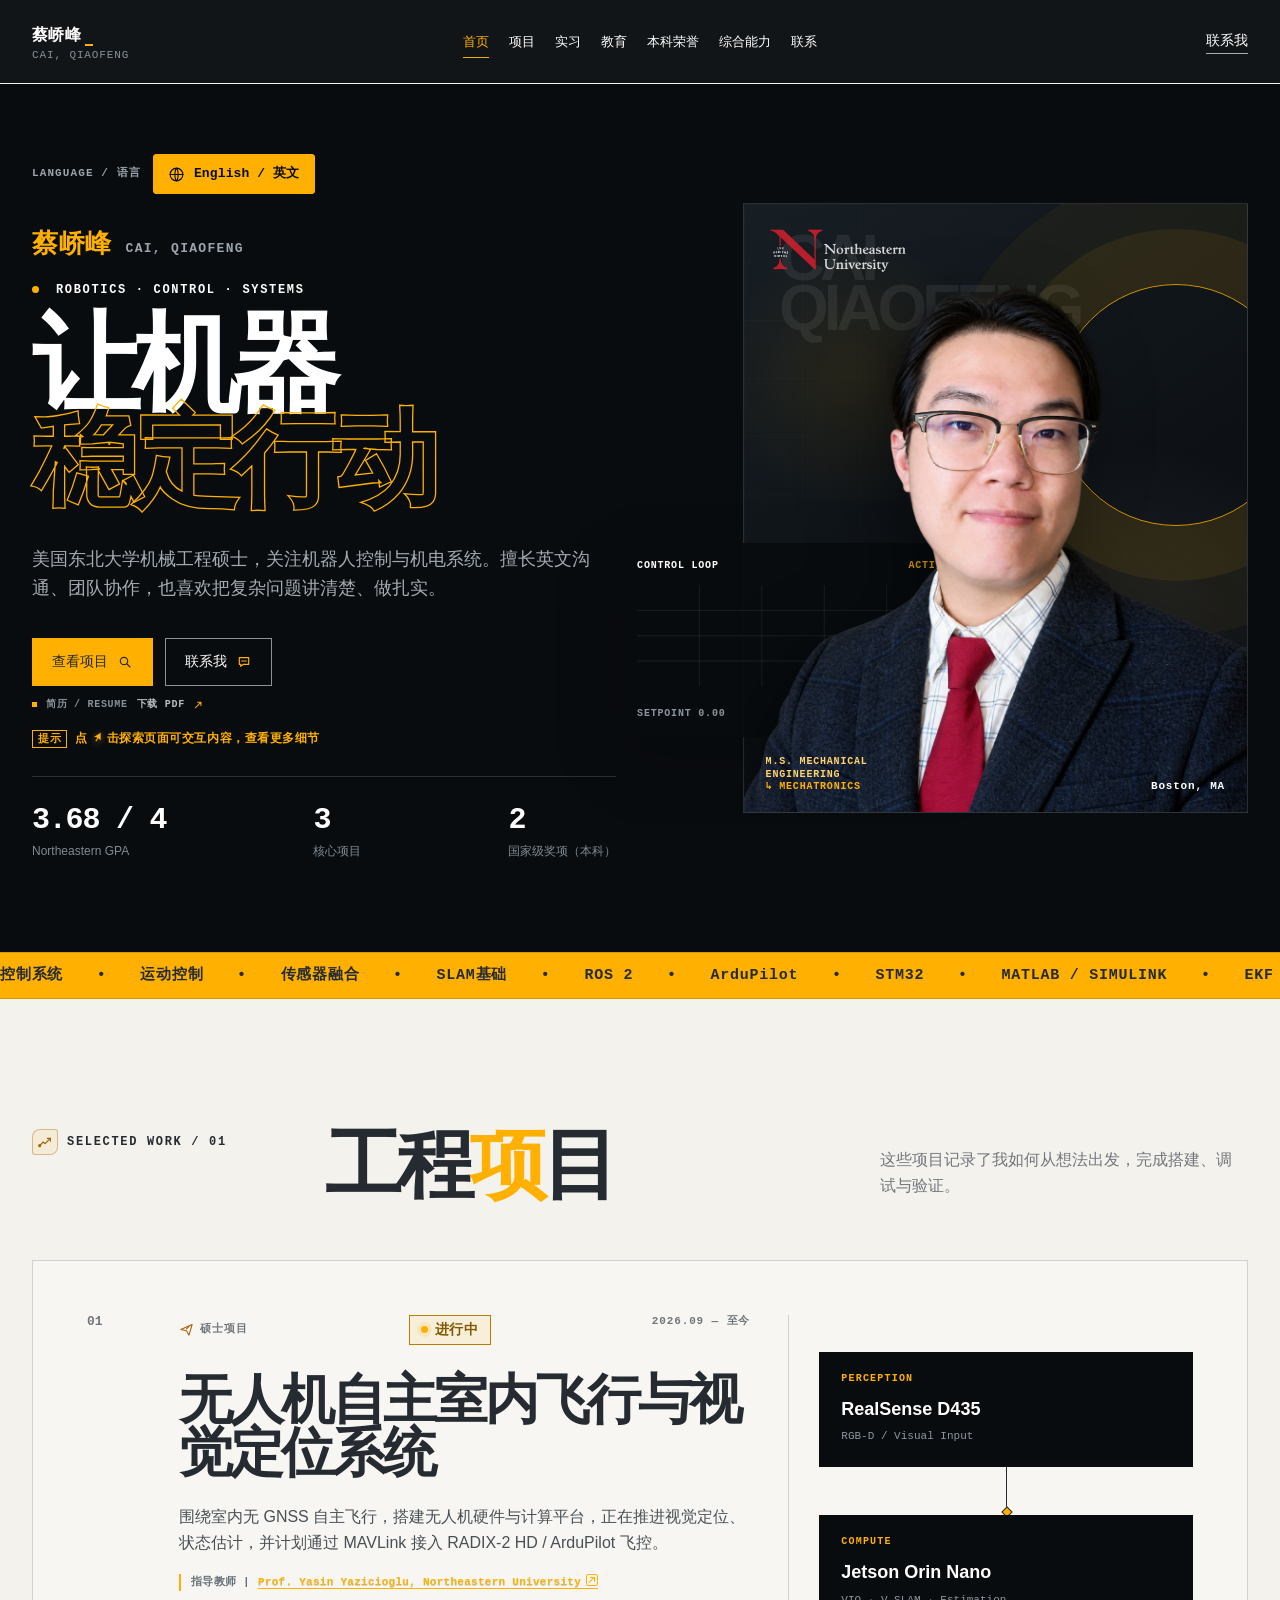
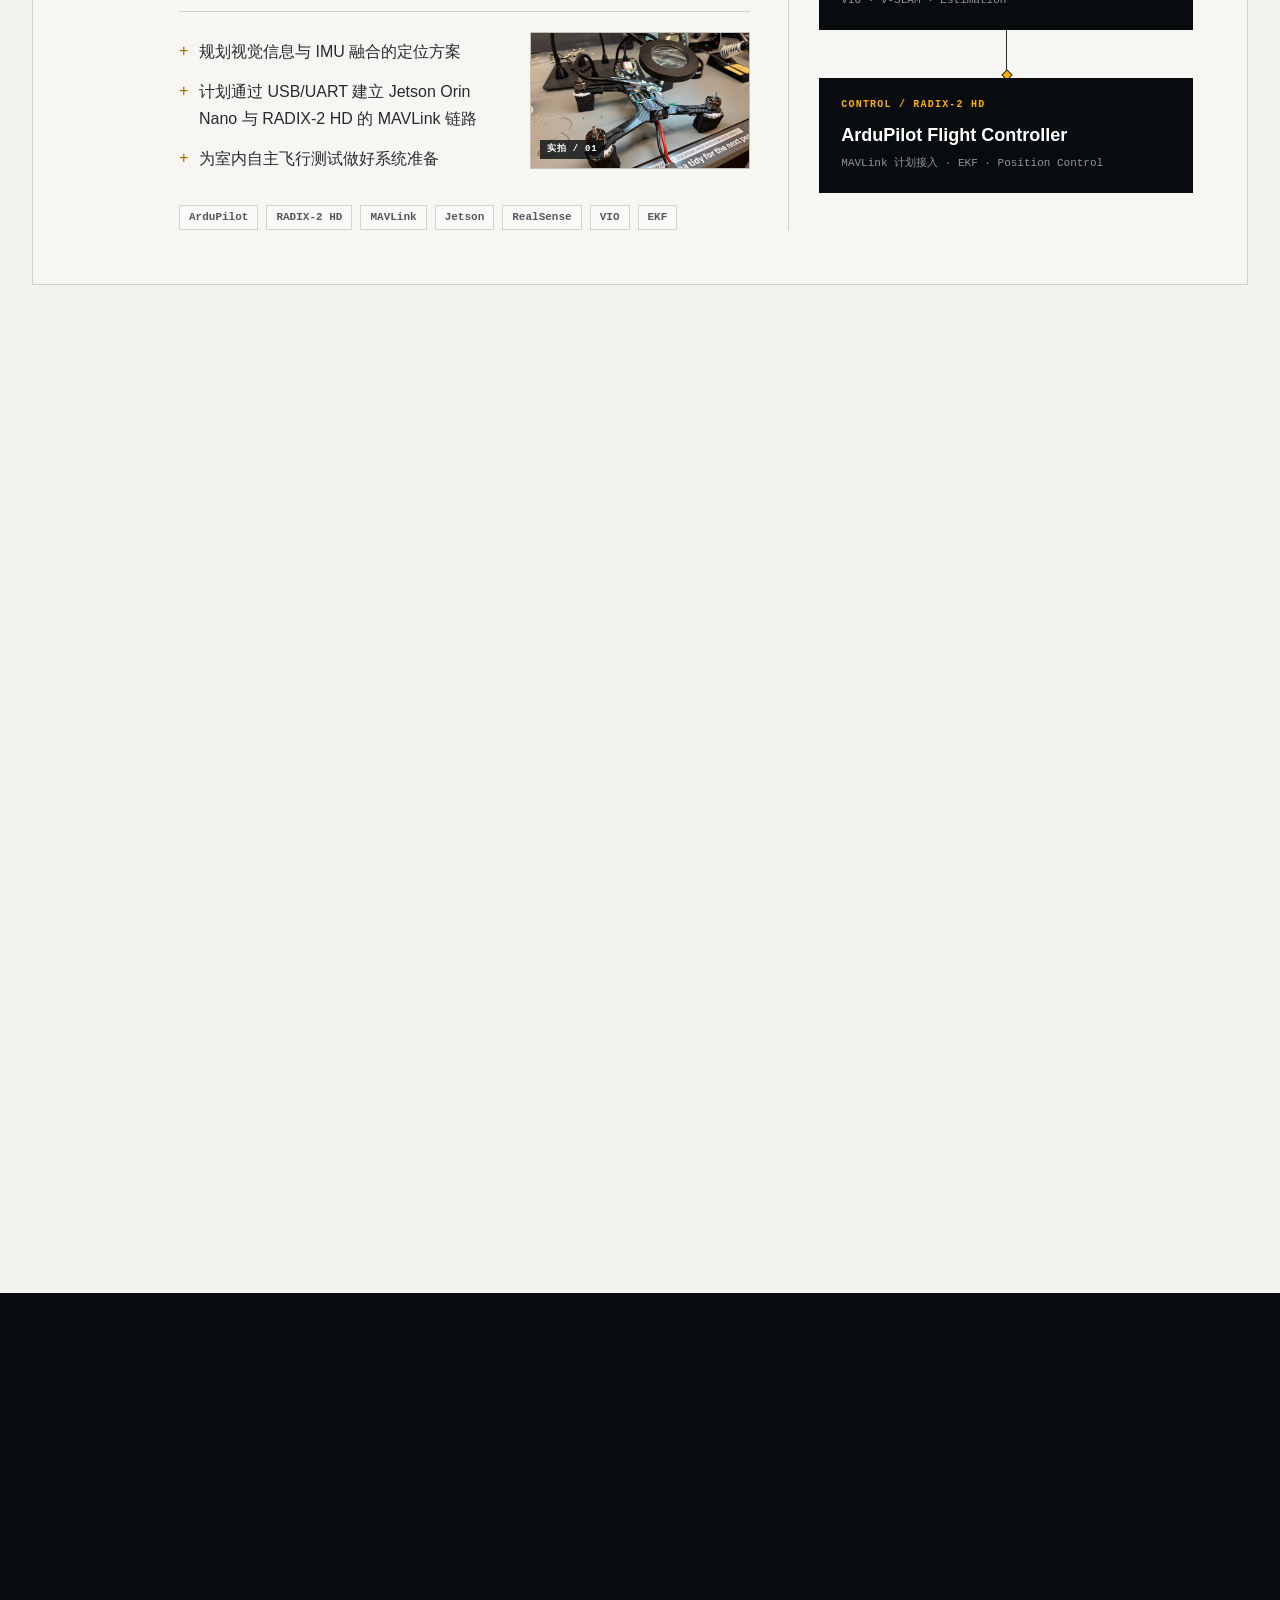
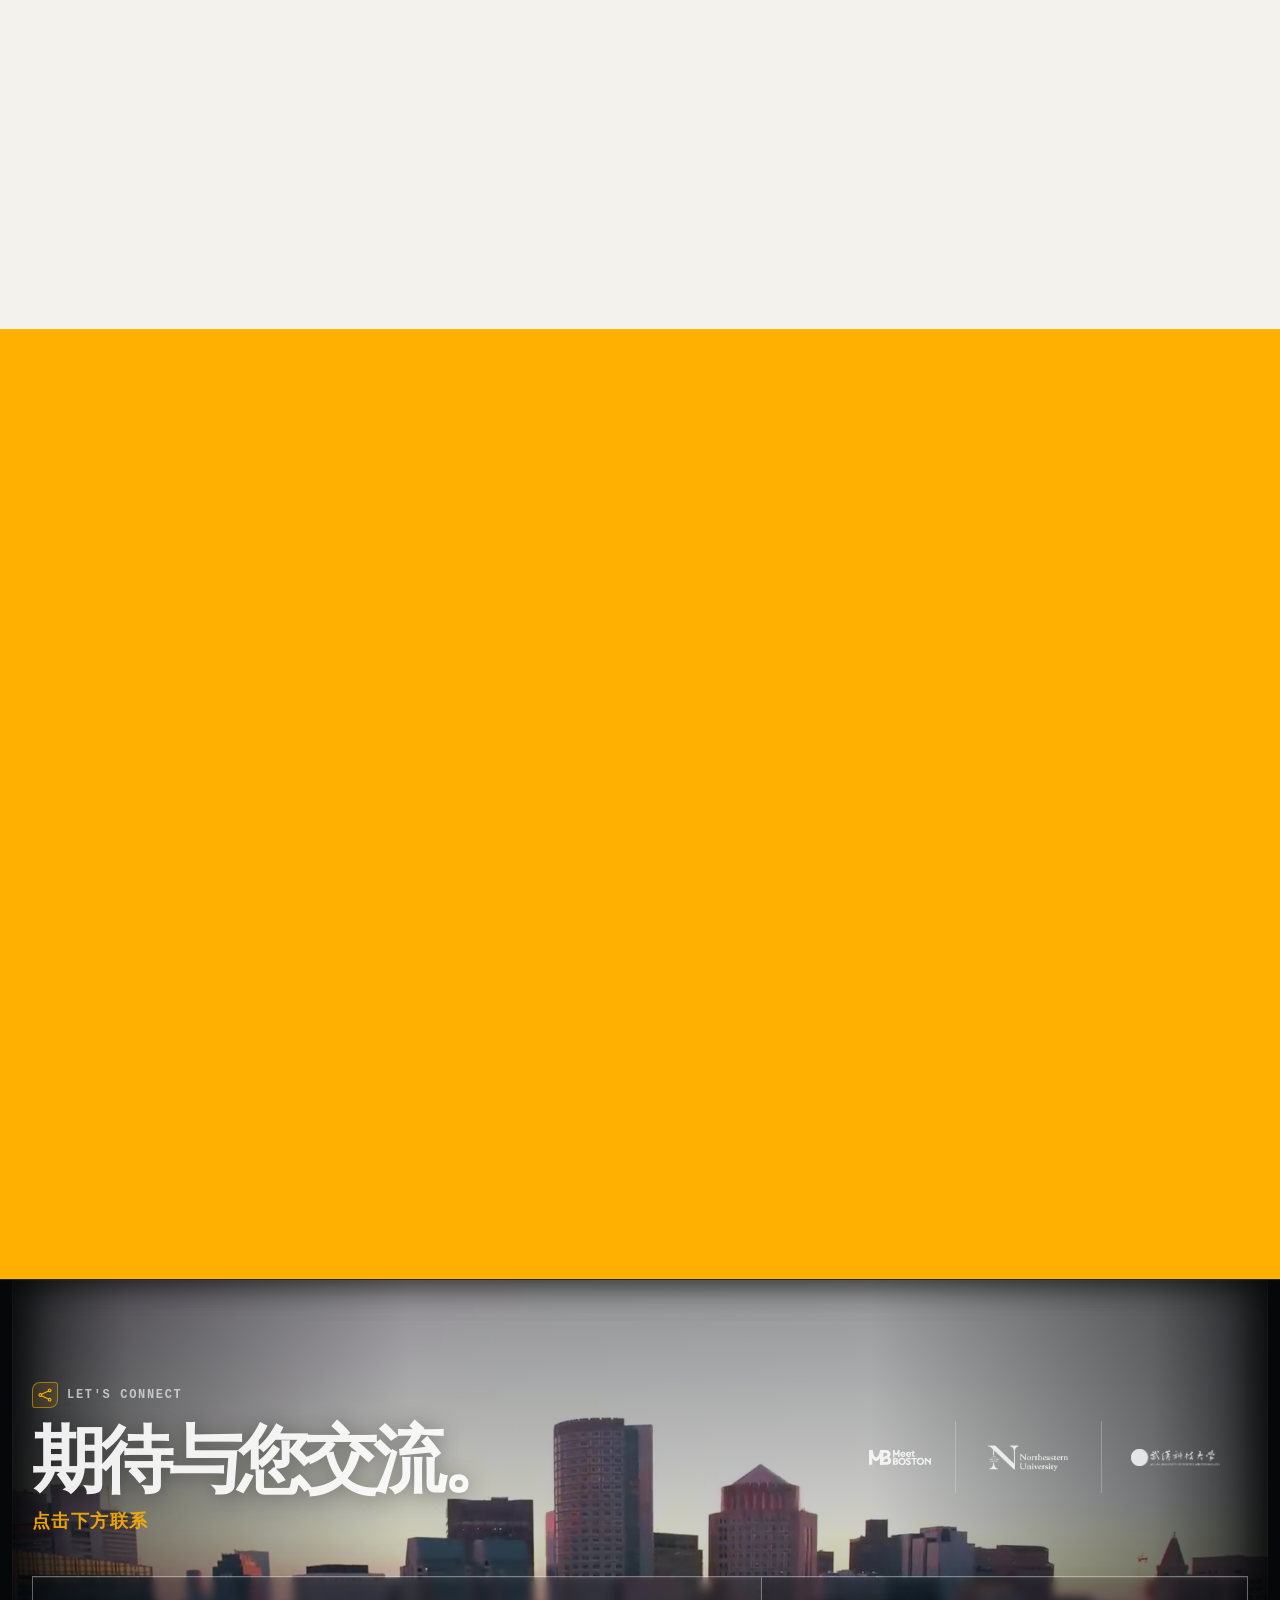
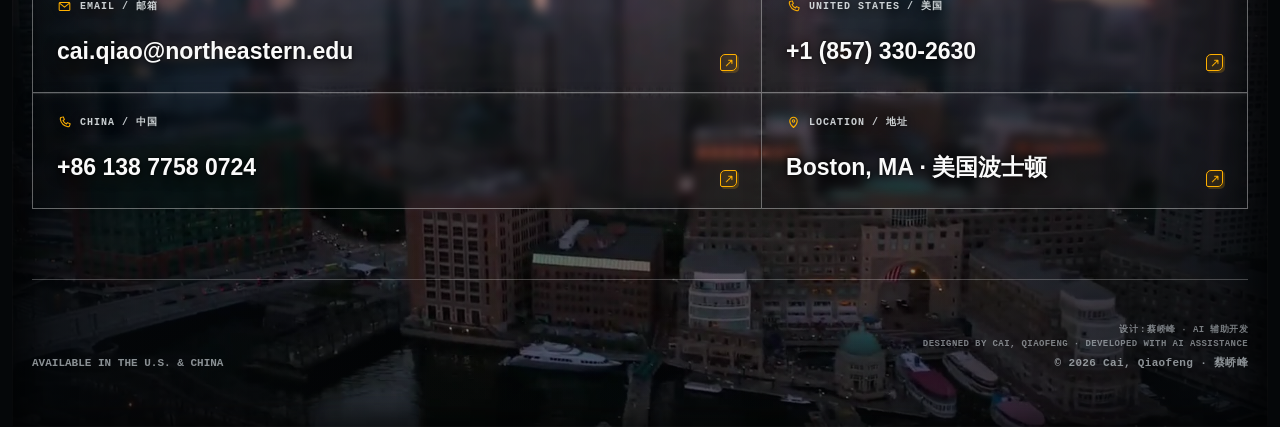
==== index.html @ ed55056d "Fit English honors context and quick facts on mobile" ====
<!doctype html>
<html lang="zh-CN">
<head>
  <meta charset="utf-8">
  <meta name="viewport" content="width=device-width, initial-scale=1">
  <meta name="theme-color" content="#0a0d10">
  <meta name="description" content="蔡峤峰的机器人控制、无人机系统、嵌入式开发与工程实践作品集。">
  <title>蔡峤峰 | Cai, Qiaofeng</title>
  <link rel="icon" type="image/svg+xml" href="data:image/svg+xml,%3Csvg xmlns='http://www.w3.org/2000/svg' viewBox='0 0 64 64'%3E%3Crect width='64' height='64' rx='14' fill='%230a0d10'/%3E%3Cpath d='M14 38h12l6-20 7 28 5-16h7' fill='none' stroke='%23ffb000' stroke-width='5' stroke-linecap='round' stroke-linejoin='round'/%3E%3C/svg%3E">
  <link rel="stylesheet" href="styles.css?v=20261109-language-10">
</head>
<body>
  <div class="scroll-meter" aria-hidden="true"><span></span></div>
  <header class="topbar">
    <a class="brand" href="#top" aria-label="返回顶部">
      <span><b class="brand-name">蔡峤峰</b><i>Cai, Qiaofeng</i></span>
    </a>
    <nav aria-label="页面导航">
      <a href="#top">首页</a>
      <a href="#projects">项目</a>
      <a href="#experience">实习</a>
      <a href="#education">教育</a>
      <a href="#awards">本科荣誉</a>
      <a href="#skills">综合能力</a>
      <a href="#contact">联系</a>
    </nav>
    <a class="contact-link" href="#contact">联系我</a>
  </header>

  <main id="top">
    <section class="hero section-shell">
      <div class="hero-copy reveal">
        <div class="language-choice"><span class="language-choice-label">LANGUAGE / 语言</span><a class="lang-switch" href="en.html" hreflang="en" aria-label="Switch to English / 切换为英文"><svg viewBox="0 0 24 24" aria-hidden="true"><circle cx="12" cy="12" r="9"/><path d="M3 12h18M12 3c-3 3-3 15 0 18M12 3c3 3 3 15 0 18"/></svg><span>English / 英文</span></a></div>
        <p class="hero-name">蔡峤峰 <span>Cai, Qiaofeng</span></p>
        <p class="eyebrow"><span></span> ROBOTICS · CONTROL · SYSTEMS</p>
        <h1>让机器<br><em>稳定行动</em></h1>
        <p class="hero-lead">美国东北大学机械工程硕士，关注机器人控制与机电系统。擅长英文沟通、团队协作，也喜欢把复杂问题讲清楚、做扎实。</p>
        <div class="hero-actions">
          <a class="button button-primary button-icon-link" href="#projects"><span>查看项目</span><svg class="button-inline-icon" viewBox="0 0 24 24" aria-hidden="true"><circle cx="10.5" cy="10.5" r="5.5"/><path d="m15 15 4.5 4.5"/></svg></a>
          <a class="button button-ghost button-icon-link" href="#contact" aria-label="跳转到联系信息"><span>联系我</span><svg class="button-inline-icon" viewBox="0 0 24 24" aria-hidden="true"><path d="M5 5.5h14v10H11l-4 3v-3H5Z"/><path d="M8.5 10.5h7"/></svg></a>
        </div>
        <a class="resume-download" href="assets/cai-qiaofeng-resume.pdf?v=f336150" download aria-label="下载蔡峤峰简历 PDF"><span>简历 / RESUME</span><b>下载 PDF</b></a>
        <p class="hero-interaction-hint"><span class="hero-hint-label">提示</span><span class="hero-hint-copy">点<svg class="hero-hint-cursor" viewBox="0 0 24 24" aria-hidden="true"><path transform="translate(24 0) scale(-1 1)" d="m5 3.5 13.5 8.5-6.2 1.4 3.3 5.6-2.7 1.6-3.4-5.7-4.5 4.5Z"/></svg>击探索页面可交互内容，查看更多细节</span></p>
        <dl class="quick-facts">
          <div><dt>3.68 / 4</dt><dd>Northeastern GPA</dd></div>
          <div><dt>3</dt><dd>核心项目</dd></div>
          <div><dt>2</dt><dd>国家级奖项（本科）</dd></div>
        </dl>
      </div>

      <div class="hero-visual reveal" data-delay="120">
        <div class="portrait-stage">
          <div class="portrait-type" aria-hidden="true"><span>CAI</span><span>QIAOFENG</span></div>
          <img class="hero-school-mark" src="assets/northeastern-hero.png" alt="Northeastern University">
          <div class="portrait-grid" aria-hidden="true"></div>
          <img class="portrait-cutout" src="assets/portrait-cutout.png?v=20260929-27" alt="蔡峤峰个人肖像" width="1254" height="1254">
          <div class="portrait-caption"><span>M.S. MECHANICAL ENGINEERING<br><i>↳ MECHATRONICS</i></span><strong>Boston, MA</strong></div>
        </div>
        <div class="telemetry-card" aria-hidden="true">
          <div class="telemetry-head"><span>CONTROL LOOP</span><b>ACTIVE</b></div>
          <svg viewBox="0 0 320 104" role="img" aria-label="控制响应曲线示意">
            <path class="grid" d="M0 26H320M0 52H320M0 78H320M64 0V104M128 0V104M192 0V104M256 0V104"/>
            <path class="signal" d="M0 77 C20 77,24 16,44 20 S67 76,88 59 S111 35,132 48 S157 63,177 53 S202 44,222 50 S244 56,263 51 S287 48,320 51"/>
          </svg>
          <div class="telemetry-foot"><span>SETPOINT 0.00</span><span>Δ 0.03</span></div>
        </div>
      </div>
    </section>

    <section class="ticker" aria-label="技术关键词">
      <div class="ticker-track">
        <div class="ticker-group">控制系统 <span>•</span> 运动控制 <span>•</span> 传感器融合 <span>•</span> SLAM基础 <span>•</span> ROS 2 <span>•</span> ArduPilot <span>•</span> STM32 <span>•</span> MATLAB / SIMULINK <span>•</span> EKF <span>•</span> IMU <span>•</span> 英文沟通 <span>•</span> 团队协作 <span>•</span> 高端 PPT 视觉设计 <span>•</span></div>
      </div>
    </section>

    <section id="projects" class="section-shell content-section">
      <div class="section-heading reveal">
        <p class="eyebrow section-eyebrow"><span class="section-icon" aria-hidden="true"><svg viewBox="0 0 24 24"><path d="M4 17.5 9.2 12l3 2.6L20 6.5"/><path d="M15.5 6.5H20V11"/><circle cx="4" cy="17.5" r="1.5"/></svg></span>SELECTED WORK / 01</p>
        <h2>工程<span class="accent-char">项</span>目</h2>
        <p>这些项目记录了我如何从想法出发，完成搭建、调试与验证。</p>
      </div>

      <article class="project project-featured reveal">
        <div class="project-index">01</div>
        <div class="project-copy">
          <div class="project-meta"><span class="project-type-label"><svg class="project-type-icon" viewBox="0 0 24 24" aria-hidden="true"><path d="m3 12 18-8-5 17-4-7-9-2Z"/><path d="m12 11 4-4"/></svg>硕士项目</span><span class="status-chip">进行中</span><span>2026.09 — 至今</span></div>
          <h3>无人机自主室内飞行与视觉定位系统</h3>
          <p>围绕室内无 GNSS 自主飞行，搭建无人机硬件与计算平台，正在推进视觉定位、状态估计，并计划通过 MAVLink 接入 RADIX-2 HD / ArduPilot 飞控。</p>
          <p class="project-advisor"><span class="advisor-label">指导教师 <span aria-hidden="true">|</span></span><a class="advisor-link" href="https://coe.northeastern.edu/people/yazicioglu-yasin/" target="_blank" rel="noopener" aria-label="查看 Prof. Yasin Yazicioglu 的东北大学教师主页">Prof. Yasin Yazicioglu, Northeastern University<span class="advisor-action-label" aria-hidden="true"></span></a></p>
          <div class="project-detail-grid">
            <div class="project-detail-copy">
              <ul class="project-points">
                <li>规划视觉信息与 IMU 融合的定位方案</li>
                <li>计划通过 USB/UART 建立 Jetson Orin Nano 与 RADIX-2 HD 的 MAVLink 链路</li>
                <li>为室内自主飞行测试做好系统准备</li>
              </ul>
            </div>
            <button class="project-drone-photo" type="button" data-project-photo aria-label="查看无人机实拍大图">
              <img src="assets/project-drone-workbench.jpg" alt="工作台上的无人机自主室内飞行实验平台" loading="lazy">
              <span aria-hidden="true">实拍 / 01</span>
            </button>
          </div>
          <div class="tag-row"><span>ArduPilot</span><span>RADIX-2 HD</span><span>MAVLink</span><span>Jetson</span><span>RealSense</span><span>VIO</span><span>EKF</span></div>
        </div>
        <div class="system-map" aria-label="无人机系统链路图">
          <div class="map-node map-camera"><div class="map-node-head"><small>PERCEPTION</small></div><strong>RealSense D435</strong><i>RGB-D / Visual Input</i></div>
          <div class="map-link"><span></span></div>
          <div class="map-node map-compute"><div class="map-node-head"><small>COMPUTE</small></div><strong>Jetson Orin Nano</strong><i>VIO · V-SLAM · Estimation</i></div>
          <div class="map-link"><span></span></div>
          <div class="map-node map-control"><div class="map-node-head"><small>CONTROL / RADIX-2 HD</small></div><strong>ArduPilot Flight Controller</strong><i>MAVLink 计划接入 · EKF · Position Control</i></div>
        </div>
      </article>

      <div class="project-grid">
        <article class="project project-media reveal">
          <div class="media-frame">
            <video controls muted playsinline preload="metadata" poster="assets/project-balance.jpg">
              <source src="assets/balance-demo.mp4" type="video/mp4">
            </video>
            <span class="media-label">REAL HARDWARE / DEMO</span>
          </div>
          <div class="project-copy compact">
            <div class="project-meta"><span class="project-type-label"><svg class="project-type-icon" viewBox="0 0 24 24" aria-hidden="true"><path d="M4 15h16"/><circle cx="7" cy="17" r="2"/><circle cx="17" cy="17" r="2"/><path d="M8 15 10 9h5l2 6M11 9V6h3"/></svg>个人项目</span><span class="status-chip">进行中</span><span>02</span></div>
            <h3>STM32 两轮自平衡<span class="robot-title-word">机器人</span></h3>
            <p>基于 WHEELTEC B585 两轮自平衡平台，研究直立 PD、速度 PI 与转向控制，通过真机参数调试分析平衡稳定性及残余振荡，并计划进一步开展 Kalman 状态估计与自主导航功能拓展。</p>
            <div class="tag-row"><span>STM32 / B585</span><span>PD / PI</span><span>转向控制</span><span>Kalman（计划）</span></div>
            <span class="balance-stroke-fill" aria-hidden="true"></span>
          </div>
        </article>

        <article class="project project-code reveal" data-delay="100">
          <div class="loop-visual" aria-hidden="true">
            <div class="loop-label"><span>REFERENCE</span><b>1200 rpm</b></div>
            <svg viewBox="0 0 520 220">
              <path class="loop-grid" d="M0 44H520M0 88H520M0 132H520M0 176H520M104 0V220M208 0V220M312 0V220M416 0V220"/>
              <path class="loop-target" d="M0 156H84V62H520"/>
              <path class="loop-response" d="M0 156H84 C100 156,100 32,129 38 S157 84,183 67 S215 53,244 61 S280 65,313 62 S360 61,520 62"/>
            </svg>
            <div class="loop-legend"><span><i class="target-dot"></i>目标</span><span><i class="response-dot"></i>响应</span></div>
          </div>
          <div class="project-copy compact">
            <div class="project-meta"><span class="project-type-label"><svg class="project-type-icon" viewBox="0 0 24 24" aria-hidden="true"><path d="M7 7h8l2.5 3.5L15 14H7l-2.5-3.5Z"/><path d="M12 4v3M12 14v6"/><circle cx="12" cy="17.5" r="1.5"/></svg>课程项目</span><span>03</span></div>
            <h3>直流电机闭环控制系统</h3>
            <p>使用 Simulink 与 Arduino 完成电机控制实验，从系统建模、参数调整到软硬件联调，比较目标值与实际响应。</p>
            <div class="tag-row"><span>Simulink</span><span>Arduino</span><span>PID</span><span>HIL</span></div>
            <div class="motor-evidence" role="group" aria-label="直流电机控制实验图，点击查看大图">
              <span class="motor-evidence-label" aria-hidden="true">实验<br><em>结果</em></span>
              <button class="motor-evidence-thumb" type="button" data-motor-evidence data-evidence-title="Simulink 电机位置控制模型" aria-label="查看 Simulink 电机位置控制模型大图"><img src="assets/motor-evidence/01-position-control-model.png" alt="Simulink 电机位置控制模型" loading="lazy"><span aria-hidden="true">01</span></button>
              <button class="motor-evidence-thumb" type="button" data-motor-evidence data-evidence-title="电位器位置控制响应" aria-label="查看电位器位置控制响应大图"><img src="assets/motor-evidence/02-potentiometer-position.png" alt="电位器位置控制响应" loading="lazy"><span aria-hidden="true">02</span></button>
              <button class="motor-evidence-thumb" type="button" data-motor-evidence data-evidence-title="信号编辑器位置控制响应" aria-label="查看信号编辑器位置控制响应大图"><img src="assets/motor-evidence/03-signal-editor-position.png" alt="信号编辑器位置控制响应" loading="lazy"><span aria-hidden="true">03</span></button>
              <button class="motor-evidence-thumb" type="button" data-motor-evidence data-evidence-title="带误差追踪的电机模型" aria-label="查看带误差追踪的电机模型大图"><img src="assets/motor-evidence/04-error-tracking-model.png" alt="带误差追踪的电机模型" loading="lazy"><span aria-hidden="true">04</span></button>
              <button class="motor-evidence-thumb" type="button" data-motor-evidence data-evidence-title="电位器输入与电机速度" aria-label="查看电位器输入与电机速度大图"><img src="assets/motor-evidence/05-potentiometer-speed.png" alt="电位器输入与电机速度" loading="lazy"><span aria-hidden="true">05</span></button>
              <button class="motor-evidence-thumb" type="button" data-motor-evidence data-evidence-title="信号编辑器输入与速度输出" aria-label="查看信号编辑器输入与速度输出大图"><img src="assets/motor-evidence/06-signal-editor-speed.png" alt="信号编辑器输入与速度输出" loading="lazy"><span aria-hidden="true">06</span></button>
              <button class="motor-evidence-thumb" type="button" data-motor-evidence data-evidence-title="Simscape 闭环模型" aria-label="查看 Simscape 闭环模型大图"><img src="assets/motor-evidence/07-simscape-closed-loop.png" alt="Simscape 闭环模型" loading="lazy"><span aria-hidden="true">07</span></button>
              <button class="motor-evidence-thumb" type="button" data-motor-evidence data-evidence-title="Simscape 速度控制模型" aria-label="查看 Simscape 速度控制模型大图"><img src="assets/motor-evidence/08-simscape-speed-model.png" alt="Simscape 速度控制模型" loading="lazy"><span aria-hidden="true">08</span></button>
            </div>
          </div>
        </article>
      </div>
    </section>

    <section id="experience" class="experience-section">
      <div class="section-shell">
        <div class="section-heading light reveal">
          <p class="eyebrow section-eyebrow"><span class="section-icon" aria-hidden="true"><svg viewBox="0 0 24 24"><path d="M5 19V8.5l7-4 7 4V19"/><path d="M3 19h18M8 12h8M8 15h8"/><path d="M10 8h4"/></svg></span>INTERNSHIP / 02</p>
          <h2>实习<span class="accent-char">经</span>历</h2>
          <p class="experience-summary"><span class="experience-chip">工程实习</span><span class="experience-company">南京未来脑科技有限公司</span><span class="experience-date">· 2025.05 — 08</span></p>
        </div>
        <div class="experience-layout">
          <div class="experience-gallery reveal">
            <figure class="gallery-main">
              <img src="assets/internship-drone.jpg" alt="现场调试中的六旋翼无人机" loading="lazy">
              <figcaption>多旋翼平台集成与地面测试</figcaption>
            </figure>
            <figure class="gallery-detail">
              <img src="assets/internship-pixhawk.jpg" alt="Pixhawk 飞控与机载线路细节" loading="lazy">
              <figcaption>Pixhawk 接口与线路检查</figcaption>
            </figure>
          </div>
          <div class="experience-copy reveal" data-delay="120">
            <h3>无人机与移动平台的集成测试</h3>
            <p>参与太阳能板清洁无人机的集成与测试，并搭建移动机器人实验平台，完成飞行调试、传感器连接、数据采集和测试记录。</p>
            <div class="experience-list">
              <div tabindex="0"><b>01</b><span>PX4 飞控及 PID 参数调试</span></div>
              <div tabindex="0"><b>02</b><span>IMU / 电机驱动 / 传感器联调</span></div>
              <div tabindex="0"><b>03</b><span>视觉边缘定位模块协助测试</span></div>
              <div tabindex="0"><b>04</b><span>系统功能验证与测试记录</span></div>
            </div>
          </div>
        </div>
      </div>
    </section>

    <section id="education" class="section-shell content-section education-section">
      <div class="section-heading reveal">
        <p class="eyebrow section-eyebrow"><span class="section-icon" aria-hidden="true"><svg viewBox="0 0 24 24"><path d="M4 5.5c3.5-1.4 6.1-.8 8 1.1 1.9-1.9 4.5-2.5 8-1.1v13c-3.2-1.2-5.8-.7-8 1.1-2.2-1.8-4.8-2.3-8-1.1Z"/><path d="M12 6.6v13"/></svg></span>EDUCATION / 03</p>
        <h2>教育与<span class="accent-char">能</span>力</h2>
      </div>
      <div class="education-grid">
        <article class="school-card school-primary reveal">
          <video class="education-video" autoplay muted loop playsinline webkit-playsinline="true" x5-playsinline="true" x5-video-player-type="h5" x5-video-player-fullscreen="false" x-webkit-airplay="allow" preload="metadata" poster="assets/northeastern-paws-poster.jpg" aria-hidden="true" tabindex="-1" data-src="assets/northeastern-education-loop.mp4"></video>
          <div class="school-brand"><img src="assets/northeastern-hero.png" alt="Northeastern University 标志"></div>
          <img class="education-mascot" src="assets/education-mascot.png" alt="Northeastern 吉祥物照片" loading="lazy">
          <div class="school-name-row"><p class="school-name-cn">美国东北大学 · Northeastern University</p><a class="school-website" href="https://www.northeastern.edu/" target="_blank" rel="noopener">东北大学官网</a></div>
          <div class="school-ranks">
            <span>U.S. News 2027 全美综合大学并列第 42</span>
            <span>U.S. News 2026 工程学院研究生全美第 34</span>
          </div>
          <h3>机械工程硕士 <small>M.S. Mechanical Engineering</small></h3>
          <p class="degree-focus">机电一体化方向 · Mechatronics</p>
          <div class="school-row"><span>2024 — 2026 · Boston, MA</span><strong class="gpa-mark">GPA 3.68 / 4 <button class="transcript-link" type="button" data-image="assets/transcript-side-by-side.png">成绩单 / TRANSCRIPT</button></strong></div>
          <div class="course-list">
            <span>Control Systems Engineering</span>
            <span>Robot Mechanics and Control</span>
            <span>Mechatronic Systems</span>
            <span>Math Methods for Mechanical Engineering</span>
            <span>Mobile Robotics</span>
            <span>Electric Drives</span>
            <span class="course-current">Robotic Navigation &amp; Sensing <i>正在修读</i></span>
          </div>
        </article>
        <article class="school-card school-undergrad reveal" data-delay="80">
          <div class="wust-brand"><img src="assets/wust-logo.png" alt="武汉科技大学标志"></div>
          <p class="wust-name"><span>武汉科技大学</span><span>Wuhan University of Science and Technology</span></p>
          <h3>土木工程学士 <small>B.Eng. in Civil Engineering</small></h3>
          <div class="school-row"><span>2019 — 2023 · Wuhan</span><strong>本科</strong></div>
          <p class="school-note">本科阶段系统参与校园媒体、学院与班级组织工作，锻炼内容策划、跨团队沟通与项目推进能力；并将这些能力延伸到竞赛协作、志愿服务与工程技术汇报中。</p>
          <div class="undergrad-roles" aria-label="本科组织经历">
            <span>校电视台副台长</span><span>学院团总支宣传委员</span><span>班级组织委员</span>
          </div>
          <div class="undergrad-proof" aria-label="本科成果概览">
            <div><strong>2</strong><span>国家级奖项（本科）</span></div>
            <div><strong>2</strong><span>省级竞赛奖项</span></div>
            <div><strong>2×</strong><span>优秀学生</span></div>
            <div><strong>2×</strong><span>三等奖学金</span></div>
          </div>
          <div class="engagement-line">
            <b>社会参与</b>
            <span>2019 武汉女子半程马拉松志愿者 · 2021 “三下乡”社会实践 · 2023 武汉马拉松志愿者</span>
          </div>
        </article>
      </div>
      <section class="coursework-panel reveal" aria-labelledby="coursework-title">
        <div class="coursework-heading">
          <p class="eyebrow section-eyebrow"><span class="section-icon" aria-hidden="true"><svg viewBox="0 0 24 24"><path d="M4 17.5h16M5 14l4-3.5 3 1.8L19 6"/><path d="M4 5.5v12"/><circle cx="19" cy="6" r="1.5"/></svg></span>COURSE RESULTS / EECE 5550</p>
          <div>
            <h3 id="coursework-title">移动机器人算法<span class="coursework-title-tail">课程成果</span></h3>
            <p class="coursework-course">EECE 5550 · Mobile Robotics · MATLAB / Python</p>
          </div>
          <p class="coursework-lede">课程中的算法运行结果，展示占据栅格路径规划、三维点云配准与状态估计可视化。</p>
        </div>
        <div class="coursework-concepts" aria-label="课程成果覆盖方向">
          <span class="coursework-concept"><svg viewBox="0 0 24 24" aria-hidden="true"><circle cx="4" cy="18" r="1.7"/><circle cx="20" cy="5" r="1.7"/><path d="M5.5 17.3 9.2 12.6l3 2.2 4.1-6.2h2"/></svg><b>路径规划</b></span>
          <span class="coursework-concept"><svg viewBox="0 0 24 24" aria-hidden="true"><path d="M12 3v18M3 12h18"/><circle cx="12" cy="12" r="3.2"/><path d="m6 7 1.3 1.3M18 16.8l-1.3-1.3M18 7.2l-1.3 1.3M6 16.8l1.3-1.3"/></svg><b>点云配准</b></span>
          <span class="coursework-concept"><svg viewBox="0 0 24 24" aria-hidden="true"><path d="M4 17.5h16M5 14l4-3.5 3 1.8L19 6"/><path d="M4 5.5v12"/><circle cx="19" cy="6" r="1.5"/></svg><b>状态估计</b></span>
        </div>
        <div class="coursework-grid" aria-label="机器人算法课程实验结果，点击查看大图">
          <button class="coursework-card" type="button" data-coursework-result data-coursework-title="A* 在占据栅格地图中的路径规划结果" aria-label="查看 A* 占据栅格路径规划结果大图">
            <span class="coursework-figure"><img src="assets/coursework/astar-occupancy-grid.png" alt="A* 在占据栅格地图中的路径规划结果" loading="lazy"></span>
            <span class="coursework-kicker">PATH PLANNING / A*</span>
            <strong>A* 占据栅格路径规划</strong>
            <small>基于占据栅格的起点到目标点路径搜索</small>
          </button>
          <button class="coursework-card" type="button" data-coursework-result data-coursework-title="PRM 在占据栅格地图中的路径规划结果" aria-label="查看 PRM 概率路图路径规划结果大图">
            <span class="coursework-figure"><img src="assets/coursework/prm-final-path.png" alt="PRM 在占据栅格地图中的路径规划结果" loading="lazy"></span>
            <span class="coursework-kicker">PROBABILISTIC ROADMAP / PRM</span>
            <strong>PRM 概率路图路径规划</strong>
            <small>在相同地图中规划得到的可行路径</small>
          </button>
          <button class="coursework-card" type="button" data-coursework-result data-coursework-title="ICP 三维点云配准结果" aria-label="查看 ICP 三维点云配准结果大图">
            <span class="coursework-figure"><img src="assets/coursework/icp-clean.png" alt="ICP 三维点云配准结果" loading="lazy"></span>
            <span class="coursework-kicker">POINT-CLOUD REGISTRATION / ICP</span>
            <strong>ICP 三维点云配准</strong>
            <small>配准后两组点云的重合可视化</small>
          </button>
        </div>
        <button class="coursework-support" type="button" data-coursework-result data-coursework-title="EKF 仿真轨迹估计与 3σ 不确定性范围" aria-label="查看 EKF 仿真轨迹估计与 3σ 不确定性范围大图">
          <span class="coursework-support-thumb"><img src="assets/coursework/ekf-clean.png" alt="" aria-hidden="true" loading="lazy"></span>
          <span><b>SUPPORTING RESULT · EKF</b><strong>轨迹估计与不确定性可视化</strong><small>仿真真实轨迹、EKF 估计轨迹与 3σ 不确定性范围</small></span>
          <i class="coursework-support-arrow" aria-hidden="true"></i>
        </button>
        <p class="coursework-source-note">基于 EECE 5550 Mobile Robotics 课程，使用课程提供的地图及实验数据完成算法实现与可视化。</p>
      </section>
    </section>

    <section id="awards" class="section-shell content-section awards-section">
      <div class="section-heading reveal">
        <p class="eyebrow section-eyebrow"><span class="section-icon" aria-hidden="true"><svg viewBox="0 0 24 24"><circle cx="12" cy="8.5" r="4.5"/><path d="m9 12-2 8 5-2 5 2-2-8"/><path d="m10.2 8.5 1.2 1.2 2.4-2.5"/></svg></span>UNDERGRADUATE RECOGNITION / 04</p>
        <h2>本科期间成<span class="accent-char">果</span>与荣誉</h2>
        <div class="awards-summary">
          <span class="leadership-marker">LEADERSHIP / 领导力</span>
          <p>本科期间的竞赛、奖学金与评优记录，作为组织能力和持续投入的补充证明。</p>
        </div>
      </div>
      <div class="award-showcase">
        <button class="award-card award-rotated reveal" data-image="assets/award-chuangqing.jpg" data-gallery="assets/award-chuangqing.jpg|assets/award-chuangqing-proof-privacy.png?v=20260930-3" data-gallery-labels="“创青春”国家级铜奖证书|“创青春”参赛证明（其他成员信息已打码）" data-rotate="180" aria-label="查看创青春国家级铜奖证书与参赛证明">
          <span class="certificate-frame"><img src="assets/award-chuangqing.jpg" alt="创青春国家级铜奖证书" loading="lazy"></span>
          <span class="award-level">NATIONAL · 2023</span>
          <h3>“创青春”中国青年创新<br>创业大赛</h3>
          <p>乡村振兴专项 · 国家级铜奖</p>
        </button>
        <button class="award-card reveal" data-image="assets/award-zhengda-privacy.png" aria-label="查看正大杯国家级三等奖证书">
          <span class="certificate-frame"><img src="assets/award-zhengda-privacy.png" alt="正大杯全国总决赛三等奖证书" loading="lazy"></span>
          <span class="award-level">NATIONAL · 2022</span>
          <h3>“正大杯”市场调查与分析大赛</h3>
          <p>全国总决赛三等奖</p>
        </button>
        <button class="award-card reveal" data-image="assets/award-challenge-privacy.png" aria-label="查看挑战杯湖北省银奖证书">
          <span class="certificate-frame"><img src="assets/award-challenge-privacy.png" alt="挑战杯湖北省银奖证书" loading="lazy"></span>
          <span class="award-level">PROVINCIAL · 2022</span>
          <h3>“挑战杯”大学生创业计划竞赛</h3>
          <p>湖北省银奖</p>
        </button>
        <button class="award-card reveal" data-image="assets/award-internet-privacy.png" aria-label="查看互联网加湖北省铜奖证书">
          <span class="certificate-frame"><img src="assets/award-internet-privacy.png" alt="互联网加湖北省复赛铜奖证书" loading="lazy"></span>
          <span class="award-level">PROVINCIAL · 2022</span>
          <h3>中国国际“互联网+”创新<br>创业大赛</h3>
          <p>湖北省复赛铜奖</p>
        </button>
      </div>
      <div class="honor-strip reveal">
        <div><strong>2×</strong><span>武汉科技大学优秀学生</span></div>
        <div><strong>2×</strong><span>优秀学生三等奖学金</span></div>
        <div><strong>01</strong><span>优秀共青团员</span></div>
        <div><strong>01</strong><span>社会实践先进个人</span></div>
      </div>
    </section>

    <section id="skills" class="communication-section">
      <div class="section-shell communication-grid">
        <div class="communication-title reveal">
          <p class="eyebrow section-eyebrow"><span class="section-icon" aria-hidden="true"><svg viewBox="0 0 24 24"><path d="m6 18 1.6-5.4L16.8 3.4l3.8 3.8-9.2 9.2Z"/><path d="m14.8 5.4 3.8 3.8M5 20h8"/></svg></span>BEYOND ENGINEERING / 05</p>
          <h2>表达、协作与创造，<br><em>也是我的一部分。</em></h2>
        </div>
        <div class="communication-cards reveal" data-delay="100">
          <article class="communication-ppt">
            <span>视觉设计<br>VISUAL</span>
            <h3>高端 PPT 视觉设计与汇报</h3>
            <p>曾为央视财经频道选手设计 PPT，把复杂信息转化为正式、清晰的视觉表达。<a class="cctv-credit-link" href="https://tv.cctv.com/2020/12/25/VIDEB2uKulIHW8Iu65laqCeZ201225.shtml" target="_blank" rel="noopener noreferrer" aria-label="在新标签页观看央视财经频道选手相关节目">央视选手 PPT<span aria-hidden="true"></span></a></p>
            <div class="ppt-samples" aria-label="PPT 作品案例">
              <button class="ppt-sample ppt-sample-ready" type="button" data-ppt-gallery-open="ppt-1" aria-haspopup="dialog" aria-controls="ppt-gallery-dialog-1">
                <img src="assets/ppt-ev-bike-01.png" alt="EV Bikes PPT 首页预览" loading="lazy">
                <span class="ppt-sample-index">PPT SAMPLE 01</span>
                <strong>EV Bikes<br>产品设计汇报</strong>
                <small>11 页 · 点击浏览</small>
                <i aria-hidden="true"></i>
              </button>
              <button class="ppt-sample ppt-sample-ready ppt-sample-twitter" type="button" data-ppt-gallery-open="ppt-2" aria-haspopup="dialog" aria-controls="ppt-gallery-dialog-2">
                <img src="assets/ppt-twitter-ftc-01.png" alt="Twitter 与 FTC Ethics PPT 页面预览" loading="lazy">
                <span class="ppt-sample-index">PPT SAMPLE 02</span>
                <strong>Twitter / FTC<br>Ethics Presentation</strong>
                <small>10 页 · 点击浏览</small>
                <i aria-hidden="true"></i>
              </button>
            </div>
          </article>
          <article><span>组织领导<br>LEADERSHIP</span><h3>学生组织与团队推进（本科）</h3><p>曾任校电视台副台长、学院团总支宣传委员及班级组织委员，负责内容策划、沟通协调与任务推进。</p></article>
          <article><span>团队协作<br>COLLABORATION</span><h3>竞赛与社会实践（本科）</h3><p>参与国家级、省级竞赛、“三下乡”社会实践及两届马拉松志愿服务，形成跨角色沟通和落地执行经验。</p></article>
        </div>
      </div>
      <div class="section-shell interest-strip reveal">
        <span class="interest-label">兴趣爱好<br><i>INTERESTS</i></span>
        <div class="interest-list">
          <button type="button" class="interest-trigger" aria-expanded="false" aria-controls="photo-gallery">摄影</button><a class="interest-link" href="https://music.163.com/#/artist?id=52048987" target="_blank" rel="noopener">音乐制作</a><span>羽毛球</span><span>排球</span><span>足球</span><span>健身</span>
        </div>
        <div class="photo-gallery" id="photo-gallery" hidden>
          <figure><img src="assets/photo-01.jpg" alt="Neah Bay, Washington"><figcaption>Neah Bay, WA</figcaption></figure>
          <figure><img src="assets/photo-03.jpg" alt="Neah Bay, Washington"><figcaption>Neah Bay, WA</figcaption></figure>
          <figure><img src="assets/photo-02.jpg" alt="Cape Flattery, Washington"><figcaption>Cape Flattery, WA</figcaption></figure>
          <figure><img src="assets/photo-04.jpg" alt="Cape Flattery, Washington"><figcaption>Cape Flattery, WA</figcaption></figure>
        </div>
      </div>
    </section>

    <section id="contact" class="contact-section">
      <div class="contact-video-stage">
        <video class="contact-video" autoplay muted loop playsinline webkit-playsinline="true" x5-playsinline="true" x5-video-player-type="h5" x5-video-player-fullscreen="false" x-webkit-airplay="allow" preload="metadata" poster="assets/boston-contact-poster.jpg" aria-hidden="true" tabindex="-1" data-src="assets/boston-contact-fhd-clean.mp4"></video>
        <div class="contact-video-content section-shell">
          <div class="contact-heading">
            <div class="contact-heading-copy">
              <p class="eyebrow section-eyebrow"><span class="section-icon" aria-hidden="true"><svg viewBox="0 0 24 24"><circle cx="5" cy="12" r="2"/><circle cx="19" cy="5" r="2"/><circle cx="19" cy="19" r="2"/><path d="m6.8 11 10.4-5M6.8 13l10.4 5"/></svg></span>LET'S CONNECT</p>
              <h2>期待与您交流。</h2>
              <div class="contact-click-hints" aria-hidden="true"><span>点击下方联系</span></div>
            </div>
            <aside class="contact-affiliations" aria-label="波士顿与院校标识">
              <div class="contact-logo-rail">
                <span class="contact-logo contact-logo-meet"><img src="assets/meet-boston-logo.svg" alt="Meet Boston"></span>
                <span class="contact-logo contact-logo-northeastern"><img src="assets/northeastern-logo.png" alt="Northeastern University"></span>
                <span class="contact-logo contact-logo-wust"><img src="assets/wust-logo.png" alt="Wuhan University of Science and Technology"></span>
              </div>
            </aside>
          </div>
          <div class="contact-links">
            <a class="contact-email" href="mailto:cai.qiao@northeastern.edu"><small><svg class="contact-detail-icon" viewBox="0 0 24 24" aria-hidden="true"><rect x="3.5" y="5.5" width="17" height="13" rx="1.5"/><path d="m4.5 7 7.5 6 7.5-6"/></svg>EMAIL / 邮箱</small><strong>cai.qiao@northeastern.edu</strong><span class="contact-action-label" aria-hidden="true"></span></a>
            <a href="tel:+18573302630"><small><svg class="contact-detail-icon" viewBox="0 0 24 24" aria-hidden="true"><path d="M7 3.8 10 3l1.8 4.3-2.2 1.5c1.1 2.5 3.1 4.5 5.6 5.6l1.5-2.2 4.3 1.8-.8 3c-.3 1.2-1.5 2-2.7 1.8C10.7 17.4 6.6 13.3 5.2 6.5 5 5.3 5.8 4.1 7 3.8Z"/></svg>UNITED STATES / 美国</small><strong>+1 (857) 330-2630</strong><span class="contact-action-label" aria-hidden="true"></span></a>
            <a href="tel:+8613877580724"><small><svg class="contact-detail-icon" viewBox="0 0 24 24" aria-hidden="true"><path d="M7 3.8 10 3l1.8 4.3-2.2 1.5c1.1 2.5 3.1 4.5 5.6 5.6l1.5-2.2 4.3 1.8-.8 3c-.3 1.2-1.5 2-2.7 1.8C10.7 17.4 6.6 13.3 5.2 6.5 5 5.3 5.8 4.1 7 3.8Z"/></svg>CHINA / 中国</small><strong>+86 138 7758 0724</strong><span class="contact-action-label" aria-hidden="true"></span></a>
            <a class="contact-location" href="https://www-boston-gov.translate.goog/visiting-boston?_x_tr_sl=en&amp;_x_tr_tl=zh-CN&amp;_x_tr_hl=en" target="_blank" rel="noopener"><small><svg class="contact-detail-icon" viewBox="0 0 24 24" aria-hidden="true"><path d="M12 20s6-5.2 6-10.4a6 6 0 1 0-12 0C6 14.8 12 20 12 20Z"/><circle cx="12" cy="9.5" r="2"/></svg>LOCATION / 地址</small><strong>Boston, MA · 美国波士顿</strong><span class="contact-action-label" aria-hidden="true"></span></a>
          </div>
          <div class="contact-meta">
            <span class="contact-availability">AVAILABLE IN THE U.S. &amp; CHINA</span>
            <div class="contact-meta-right">
              <span class="contact-credit"><span>设计：蔡峤峰 · AI 辅助开发</span><span>DESIGNED BY CAI, QIAOFENG · DEVELOPED WITH AI ASSISTANCE</span></span>
              <span class="contact-signature">© 2026 Cai, Qiaofeng · 蔡峤峰</span>
            </div>
          </div>
        </div>
      </div>
    </section>
  </main>

  <dialog class="certificate-dialog" aria-label="图片预览">
    <button class="dialog-close" aria-label="关闭图片预览">×</button>
    <div class="dialog-gallery">
      <button class="dialog-gallery-control dialog-gallery-previous" type="button" aria-label="查看上一张">‹</button>
      <img src="" alt="图片大图">
      <button class="dialog-gallery-control dialog-gallery-next" type="button" aria-label="查看下一张">›</button>
      <p class="dialog-gallery-count" aria-live="polite"></p>
    </div>
  </dialog>

  <dialog class="ppt-dialog is-grid-view" id="ppt-gallery-dialog-1" aria-labelledby="ppt-dialog-title-1">
    <div class="ppt-dialog-shell">
      <header class="ppt-dialog-header">
        <div>
          <p>PPT SAMPLE 01 / 11 SLIDES</p>
          <h2 id="ppt-dialog-title-1">EV Bikes · 产品设计汇报</h2>
        </div>
        <div class="ppt-dialog-actions">
          <button class="ppt-dialog-back" type="button">返回平铺</button>
          <button class="ppt-dialog-close" type="button" aria-label="关闭 PPT 预览">×</button>
        </div>
      </header>
      <div class="ppt-dialog-canvas">
        <div class="ppt-slide-grid" aria-label="PPT 页面平铺">
          <button class="ppt-slide" type="button" data-slide="assets/ppt-ev-bike-01.png" data-slide-alt="EV Bikes 产品设计汇报，第 1 页"><img src="assets/ppt-ev-bike-01.png" alt="EV Bikes 产品设计汇报，第 1 页" loading="lazy"><span>01</span></button>
          <button class="ppt-slide" type="button" data-slide="assets/ppt-ev-bike-02.png" data-slide-alt="EV Bikes 产品设计汇报，第 2 页"><img src="assets/ppt-ev-bike-02.png" alt="EV Bikes 产品设计汇报，第 2 页" loading="lazy"><span>02</span></button>
          <button class="ppt-slide" type="button" data-slide="assets/ppt-ev-bike-03.png" data-slide-alt="EV Bikes 产品设计汇报，第 3 页"><img src="assets/ppt-ev-bike-03.png" alt="EV Bikes 产品设计汇报，第 3 页" loading="lazy"><span>03</span></button>
          <button class="ppt-slide" type="button" data-slide="assets/ppt-ev-bike-04.png" data-slide-alt="EV Bikes 产品设计汇报，第 4 页"><img src="assets/ppt-ev-bike-04.png" alt="EV Bikes 产品设计汇报，第 4 页" loading="lazy"><span>04</span></button>
          <button class="ppt-slide" type="button" data-slide="assets/ppt-ev-bike-05.png" data-slide-alt="EV Bikes 产品设计汇报，第 5 页"><img src="assets/ppt-ev-bike-05.png" alt="EV Bikes 产品设计汇报，第 5 页" loading="lazy"><span>05</span></button>
          <button class="ppt-slide" type="button" data-slide="assets/ppt-ev-bike-06.png" data-slide-alt="EV Bikes 产品设计汇报，第 6 页"><img src="assets/ppt-ev-bike-06.png" alt="EV Bikes 产品设计汇报，第 6 页" loading="lazy"><span>06</span></button>
          <button class="ppt-slide" type="button" data-slide="assets/ppt-ev-bike-07.png" data-slide-alt="EV Bikes 产品设计汇报，第 7 页"><img src="assets/ppt-ev-bike-07.png" alt="EV Bikes 产品设计汇报，第 7 页" loading="lazy"><span>07</span></button>
          <button class="ppt-slide" type="button" data-slide="assets/ppt-ev-bike-08.png" data-slide-alt="EV Bikes 产品设计汇报，第 8 页"><img src="assets/ppt-ev-bike-08.png" alt="EV Bikes 产品设计汇报，第 8 页" loading="lazy"><span>08</span></button>
          <button class="ppt-slide" type="button" data-slide="assets/ppt-ev-bike-09.png" data-slide-alt="EV Bikes 产品设计汇报，第 9 页"><img src="assets/ppt-ev-bike-09.png" alt="EV Bikes 产品设计汇报，第 9 页" loading="lazy"><span>09</span></button>
          <button class="ppt-slide" type="button" data-slide="assets/ppt-ev-bike-10.png" data-slide-alt="EV Bikes 产品设计汇报，第 10 页"><img src="assets/ppt-ev-bike-10.png" alt="EV Bikes 产品设计汇报，第 10 页" loading="lazy"><span>10</span></button>
          <button class="ppt-slide" type="button" data-slide="assets/ppt-ev-bike-11.png" data-slide-alt="EV Bikes 产品设计汇报，第 11 页"><img src="assets/ppt-ev-bike-11.png" alt="EV Bikes 产品设计汇报，第 11 页" loading="lazy"><span>11</span></button>
        </div>
        <figure class="ppt-dialog-stage" aria-live="polite">
          <button class="ppt-stage-nav ppt-stage-previous" type="button" aria-label="上一张 PPT">‹</button>
          <img src="" alt="">
          <button class="ppt-stage-nav ppt-stage-next" type="button" aria-label="下一张 PPT">›</button>
          <figcaption><span class="ppt-stage-number"></span><span>左右切换 · 点击图片返回平铺</span></figcaption>
        </figure>
      </div>
      <p class="ppt-dialog-hint">平铺浏览 · 点击任意页面放大</p>
    </div>
  </dialog>

  <dialog class="ppt-dialog is-grid-view" id="ppt-gallery-dialog-2" aria-labelledby="ppt-dialog-title-2">
    <div class="ppt-dialog-shell">
      <header class="ppt-dialog-header">
        <div>
          <p>PPT SAMPLE 02 / 10 SLIDES</p>
          <h2 id="ppt-dialog-title-2">Twitter / FTC · Ethics Presentation</h2>
        </div>
        <div class="ppt-dialog-actions">
          <button class="ppt-dialog-back" type="button">返回平铺</button>
          <button class="ppt-dialog-close" type="button" aria-label="关闭 PPT 预览">×</button>
        </div>
      </header>
      <div class="ppt-dialog-canvas">
        <div class="ppt-slide-grid" aria-label="PPT 页面平铺">
          <button class="ppt-slide" type="button" data-slide="assets/ppt-twitter-ftc-01.png" data-slide-alt="Twitter 与 FTC Ethics Presentation，第 1 页"><img src="assets/ppt-twitter-ftc-01.png" alt="Twitter 与 FTC Ethics Presentation，第 1 页" loading="lazy"><span>01</span></button>
          <button class="ppt-slide" type="button" data-slide="assets/ppt-twitter-ftc-02.png" data-slide-alt="Twitter 与 FTC Ethics Presentation，第 2 页"><img src="assets/ppt-twitter-ftc-02.png" alt="Twitter 与 FTC Ethics Presentation，第 2 页" loading="lazy"><span>02</span></button>
          <button class="ppt-slide" type="button" data-slide="assets/ppt-twitter-ftc-03.png" data-slide-alt="Twitter 与 FTC Ethics Presentation，第 3 页"><img src="assets/ppt-twitter-ftc-03.png" alt="Twitter 与 FTC Ethics Presentation，第 3 页" loading="lazy"><span>03</span></button>
          <button class="ppt-slide" type="button" data-slide="assets/ppt-twitter-ftc-04.png" data-slide-alt="Twitter 与 FTC Ethics Presentation，第 4 页"><img src="assets/ppt-twitter-ftc-04.png" alt="Twitter 与 FTC Ethics Presentation，第 4 页" loading="lazy"><span>04</span></button>
          <button class="ppt-slide" type="button" data-slide="assets/ppt-twitter-ftc-05.png" data-slide-alt="Twitter 与 FTC Ethics Presentation，第 5 页"><img src="assets/ppt-twitter-ftc-05.png" alt="Twitter 与 FTC Ethics Presentation，第 5 页" loading="lazy"><span>05</span></button>
          <button class="ppt-slide" type="button" data-slide="assets/ppt-twitter-ftc-06.png" data-slide-alt="Twitter 与 FTC Ethics Presentation，第 6 页"><img src="assets/ppt-twitter-ftc-06.png" alt="Twitter 与 FTC Ethics Presentation，第 6 页" loading="lazy"><span>06</span></button>
          <button class="ppt-slide" type="button" data-slide="assets/ppt-twitter-ftc-07.png" data-slide-alt="Twitter 与 FTC Ethics Presentation，第 7 页"><img src="assets/ppt-twitter-ftc-07.png" alt="Twitter 与 FTC Ethics Presentation，第 7 页" loading="lazy"><span>07</span></button>
          <button class="ppt-slide" type="button" data-slide="assets/ppt-twitter-ftc-08.png" data-slide-alt="Twitter 与 FTC Ethics Presentation，第 8 页"><img src="assets/ppt-twitter-ftc-08.png" alt="Twitter 与 FTC Ethics Presentation，第 8 页" loading="lazy"><span>08</span></button>
          <button class="ppt-slide" type="button" data-slide="assets/ppt-twitter-ftc-09.png" data-slide-alt="Twitter 与 FTC Ethics Presentation，第 9 页"><img src="assets/ppt-twitter-ftc-09.png" alt="Twitter 与 FTC Ethics Presentation，第 9 页" loading="lazy"><span>09</span></button>
          <button class="ppt-slide" type="button" data-slide="assets/ppt-twitter-ftc-10.png" data-slide-alt="Twitter 与 FTC Ethics Presentation，第 10 页"><img src="assets/ppt-twitter-ftc-10.png" alt="Twitter 与 FTC Ethics Presentation，第 10 页" loading="lazy"><span>10</span></button>
        </div>
        <figure class="ppt-dialog-stage" aria-live="polite">
          <button class="ppt-stage-nav ppt-stage-previous" type="button" aria-label="上一张 PPT">‹</button>
          <img src="" alt="">
          <button class="ppt-stage-nav ppt-stage-next" type="button" aria-label="下一张 PPT">›</button>
          <figcaption><span class="ppt-stage-number"></span><span>左右切换 · 点击图片返回平铺</span></figcaption>
        </figure>
      </div>
      <p class="ppt-dialog-hint">平铺浏览 · 点击任意页面放大</p>
    </div>
  </dialog>

  <script src="script.js?v=20261109-language-9"></script>
</body>
</html>
---- styles.css ----
:root {
  --ink: #252b31;
  --paper: #f3f2ed;
  --white: #fff;
  --muted: #72777d;
  --line: rgba(16,19,23,.16);
  --accent: #ffb000;
  --accent-soft: #ffd36f;
  --night: #090c0f;
  --night-2: #11171c;
  --max: 1220px;
  --radius: 4px;
}

* { box-sizing: border-box; }
html { max-width: 100%; overflow-x: clip; scroll-behavior: smooth; overscroll-behavior-x: none; }
main section[id] { scroll-margin-top: 104px; }
body {
  width: 100%;
  max-width: 100%;
  margin: 0;
  color: var(--ink);
  background: var(--paper);
  font-family: Inter, "Noto Sans SC", "PingFang SC", "Microsoft YaHei", sans-serif;
  font-size: 16px;
  line-height: 1.65;
  overflow-x: clip;
  overscroll-behavior-x: none;
}
body main { animation: language-enter .48s ease-out both; }
body .topbar { animation: language-enter .48s ease-out both; }
body.is-switching-language main { animation: none; }
body.is-switching-language .hero-copy { animation: language-split-left .68s cubic-bezier(.4,0,.2,1) both !important; }
body.is-switching-language .hero-visual { animation: language-split-right .68s cubic-bezier(.4,0,.2,1) both !important; }
body.is-switching-language .topbar { animation: language-away .56s ease-in both; }
body.is-switching-language main > section:not(.hero) { animation: language-away .56s ease-in both; }
.language-transition { position: fixed; inset: 0; z-index: 1000; display: grid; place-items: center; padding: 24px; pointer-events: none; background: rgba(9,12,15,.97); animation: language-veil .7s ease both; }
.language-transition-mark { display: flex; align-items: center; justify-content: center; gap: clamp(14px, 2vw, 28px); color: rgba(255,255,255,.86); font: 700 clamp(1.8rem, 5vw, 4.6rem)/1.2 Inter, "Noto Sans SC", sans-serif; letter-spacing: -.035em; text-align: center; animation: language-mark .52s .26s ease both; }
.language-transition-mark svg { width: clamp(36px, 5vw, 72px); height: clamp(36px, 5vw, 72px); flex: 0 0 auto; fill: none; stroke: var(--accent); stroke-width: 1.4; stroke-linecap: round; }
@keyframes language-enter { from { opacity: 0; transform: translateY(6px); } to { opacity: 1; transform: none; } }
@keyframes language-split-left { to { opacity: 0; transform: translateX(-6vw); } }
@keyframes language-split-right { to { opacity: 0; transform: translateX(6vw); } }
@keyframes language-away { to { opacity: 0; } }
@keyframes language-veil { 0%, 36% { background: rgba(9,12,15,0); } 100% { background: rgba(9,12,15,.97); } }
@keyframes language-mark { from { opacity: 0; transform: translateY(12px); } to { opacity: 1; transform: none; } }
img, video { display: block; max-width: 100%; }
a { color: inherit; text-decoration: none; }
button { font: inherit; }

.scroll-meter { position: fixed; inset: 0 0 auto; height: 3px; background: transparent; z-index: 100; }
.scroll-meter span { display: block; width: 0; height: 100%; background: var(--accent); }
.section-shell { width: min(var(--max), calc(100% - 64px)); margin-inline: auto; }
.topbar {
  width: min(var(--max), calc(100% - 64px));
  height: 84px;
  margin-inline: auto;
  display: grid;
  grid-template-columns: 1fr auto 1fr;
  align-items: center;
  gap: 28px;
  border-bottom: 1px solid var(--line);
  position: sticky;
  top: 0;
  z-index: 10;
  color: white;
  border-color: rgba(255,255,255,.15);
}
.topbar::before { content: ""; position: absolute; z-index: -1; inset: 0 -100vw; background: rgba(9,12,15,.96); backdrop-filter: blur(14px); }
.brand { display: flex; align-items: center; gap: 12px; font-weight: 700; letter-spacing: .02em; }
.brand-mark { display: grid; place-items: center; width: 34px; height: 34px; border: 1px solid rgba(255,255,255,.8); font: 700 12px/1 monospace; }
.brand-name { position: relative; display: inline-block; padding-right: 12px; }
.brand-name::after { content: ""; position: absolute; right: 0; bottom: 3px; width: 8px; height: 2px; background: var(--accent); }
.brand i { display: block; color: #879099; font: 500 11px/1.1 monospace; text-transform: uppercase; letter-spacing: .08em; }
.brand small { display: block; margin-top: 4px; color: #6f7880; font: 400 8px/1.1 sans-serif; letter-spacing: .04em; }
.topbar nav { display: flex; gap: 20px; font-size: 13px; white-space: nowrap; }
.topbar nav a { position: relative; }
.topbar nav a::after { content: ""; position: absolute; left: 0; right: 100%; bottom: -6px; height: 1px; background: var(--accent); transition: right .25s; }
.topbar nav a:hover::after { right: 0; }
.topbar nav a.is-active { color: var(--accent); }
.topbar nav a.is-active::after { right: 0; }
.contact-link { justify-self: end; font-size: 14px; border-bottom: 1px solid rgba(255,255,255,.65); }
.language-choice { display: inline-flex; align-items: center; flex-wrap: wrap; gap: 12px; margin-bottom: 28px; }
.language-choice-label { color: #9ca5ad; font: 700 11px/1.2 monospace; letter-spacing: .1em; white-space: nowrap; }
.lang-switch { display: inline-flex; align-items: center; justify-content: center; gap: 9px; min-height: 40px; padding: 8px 14px; border: 1px solid var(--accent); border-radius: 3px; color: var(--night); background: var(--accent); font: 700 13px/1.2 monospace; letter-spacing: .01em; white-space: nowrap; transition: color .2s, background .2s, transform .2s; }
.lang-switch svg { width: 17px; height: 17px; fill: none; stroke: currentColor; stroke-width: 1.6; stroke-linecap: round; }
.lang-switch:hover, .lang-switch:focus-visible { color: var(--accent); background: transparent; transform: translateY(-2px); }
.language-en .topbar { gap: 14px; }
.language-en .topbar nav { gap: 12px; font-size: 12px; }
.language-en .topbar .contact-link { font-size: 12px; }
.language-en .hero h1 { font-size: clamp(3.1rem, 5.5vw, 4.9rem); line-height: .98; letter-spacing: -.055em; }
.language-en .hero h1 em { font-size: .83em; letter-spacing: -.05em; }
.language-en .section-heading h2 { font-size: clamp(2.7rem, 4vw, 4.8rem); letter-spacing: -.055em; }
.language-en #education .section-heading h2 { font-size: clamp(2.5rem, 3.4vw, 3.3rem); white-space: nowrap; }
.language-en .awards-section .section-heading h2 { font-size: clamp(2.5rem, 3.5vw, 4rem); white-space: normal; }
.language-en .coursework-heading h3 { font-size: clamp(2rem, 3.3vw, 3.5rem); }
.language-en .project-copy.compact h3 { font-size: clamp(1.6rem, 2.6vw, 2.6rem); overflow-wrap: normal; }
.language-en .robot-title-word { white-space: nowrap; }
.language-en .award-card h3 { overflow-wrap: normal; }
.language-en .project-media .project-copy.compact h3 { min-width: 0; white-space: normal; font-size: clamp(1.7rem, 2.2vw, 2.35rem); line-height: 1.1; text-wrap: balance; }
.language-en .project-featured .project-copy h3 { max-width: 600px; font-size: clamp(2rem, 3vw, 3.3rem); line-height: 1.07; letter-spacing: -.045em; text-wrap: balance; }
.language-en .school-primary { display: block; }
.language-en .school-primary .school-name-row { margin-top: 34px; }
.language-en .school-primary .school-ranks { margin-top: 18px; }
.language-en .school-primary h3 { margin-top: 46px; }
.language-en .school-primary .degree-focus { margin-bottom: 49px; }
.language-en .school-primary .course-list { grid-auto-rows: minmax(35px, auto); gap: 10px 20px; margin-top: 25px; }
.language-en .school-primary .course-current { margin-top: 7px; padding-top: 13px; }
.language-en .coursework-heading { display: flex; flex-direction: column; align-items: center; gap: 14px; text-align: center; }
.language-en .coursework-heading > div { max-width: 720px; }
.language-en .coursework-heading .eyebrow, .language-en .coursework-lede { margin: 0; }
.language-en .coursework-lede { max-width: 660px; }
.language-en .coursework-concepts { margin-top: 23px; }
.language-en .awards-section .section-heading { display: flex; flex-direction: column; align-items: center; gap: 16px; text-align: center; }
.language-en .awards-section .section-heading .eyebrow, .language-en .awards-section .awards-summary { margin: 0; transform: none; }
.language-en .awards-section .awards-summary { max-width: 580px; }
.language-en .awards-section .awards-summary p { margin-top: 8px; }
.honors-dashboard { display: grid; grid-template-columns: repeat(3, minmax(0, 1fr)); gap: 16px; }
.honors-metric { position: relative; min-height: 218px; padding: 22px 24px; overflow: hidden; border: 1px solid var(--line); background: rgba(255,255,255,.45); display: flex; flex-direction: column; }
.honors-metric::before { content: ""; position: absolute; top: 0; left: 0; width: 38%; height: 3px; background: var(--accent); }
.honors-metric-index { color: #a57100; font: 700 10px/1.2 monospace; letter-spacing: .1em; }
.honors-metric > strong { margin-top: 15px; color: var(--accent); font: 400 clamp(3rem, 4vw, 4.3rem)/.95 Georgia, serif; }
.honors-metric h3 { margin: 13px 0 0; font-size: clamp(1rem, 1.2vw, 1.25rem); line-height: 1.2; }
.honors-metric p { margin: 7px 0 22px; color: var(--muted); font-size: 12px; line-height: 1.45; }
.honors-pips { display: flex; gap: 6px; margin-top: auto; }
.honors-pips i { width: 32px; height: 4px; border-radius: 3px; background: var(--accent); }
@media (max-width: 980px) { .honors-dashboard { grid-template-columns: repeat(2, minmax(0, 1fr)); } }
@media (max-width: 680px) { .honors-dashboard { gap: 10px; } .honors-metric { min-height: 186px; padding: 17px 15px; } .honors-metric > strong { font-size: 2.8rem; } .honors-metric h3 { font-size: 15px; } .language-en .coursework-heading { align-items: flex-start; text-align: left; } .language-en .coursework-lede { max-width: none; } .language-en .coursework-concepts { justify-content: flex-start; } .language-en .awards-section .section-heading { align-items: flex-start; text-align: left; } .language-en .school-primary .school-name-row { margin-top: 17px; } .language-en .school-primary .school-ranks { margin-top: 11px; } .language-en .school-primary h3 { margin-top: 24px; } .language-en .school-primary .degree-focus { margin-bottom: 30px; } .language-en .school-primary .course-list { grid-auto-rows: auto; gap: 8px; margin-top: 24px; } .language-en .school-primary .course-current { margin-top: 5px; padding-top: 12px; } }
@media (max-width: 360px) { .honors-dashboard { grid-template-columns: 1fr; } }

.hero { min-height: calc(100vh - 84px); display: grid; grid-template-columns: 1.02fr .98fr; gap: 70px; align-items: center; padding: 70px 0 90px; color: white; background: var(--night); box-shadow: 0 0 0 100vmax var(--night); clip-path: inset(0 -100vmax); }
.eyebrow { margin: 0 0 20px; font: 700 12px/1.2 monospace; letter-spacing: .14em; text-transform: uppercase; }
.eyebrow > span { width: 7px; height: 7px; border-radius: 50%; display: inline-block; background: var(--accent); margin-right: 8px; }
.section-eyebrow { display: inline-flex; align-items: center; gap: 9px; }
.section-eyebrow > .section-icon { display: grid; width: 26px; height: 26px; flex: 0 0 26px; place-items: center; margin: 0; border: 1px solid rgba(166,95,0,.36); border-radius: 8px 3px 8px 3px; background: rgba(255,176,0,.09); }
.section-icon svg { width: 16px; height: 16px; fill: none; stroke: #a65f00; stroke-width: 1.65; stroke-linecap: round; stroke-linejoin: round; }
.hero-name { display: flex; align-items: baseline; gap: 14px; margin: 0 0 18px; color: var(--accent); font-size: 26px; font-weight: 750; letter-spacing: .02em; }
.hero-name span { color: #9ca5ad; font: 600 13px/1 monospace; letter-spacing: .1em; text-transform: uppercase; }
.hero h1 { margin: 0; font-size: clamp(4rem, 8.4vw, 7.9rem); line-height: .88; letter-spacing: -.075em; font-weight: 800; }
.hero h1 em, .communication-title em { color: transparent; -webkit-text-stroke: 1.3px currentColor; font-style: normal; -webkit-text-stroke-color: var(--ink); }
.hero h1 em { -webkit-text-stroke-color: var(--accent); }
.hero-lead { max-width: 650px; margin: 38px 0 0; font-size: 18px; color: #a4abb1; }
.hero-actions { display: flex; flex-wrap: wrap; gap: 12px; margin-top: 34px; }
.hero-interaction-hint { display: flex; flex-wrap: wrap; align-items: center; margin: 14px 0 -12px; color: var(--accent); font: 700 12px/1.45 monospace; letter-spacing: .045em; }
.hero-hint-label { display: inline-block; margin-right: 8px; padding: 1px 5px; border: 1px solid currentColor; font-size: .9em; line-height: 1.35; }
.hero-hint-cursor { display: inline-block; width: 14px; height: 14px; margin: 0 3px 0 2px; vertical-align: -2px; fill: var(--accent); stroke: var(--night); stroke-width: 1.25; stroke-linejoin: round; filter: drop-shadow(0 1px 3px rgba(255,176,0,.28)); transform-origin: 19px 4px; animation: hint-cursor-nudge 2.8s ease-in-out infinite; }
.hero-hint-copy { min-width: 0; color: inherit; }
@keyframes hint-cursor-nudge { 0%, 60%, 100% { transform: translate(0,0); } 70% { transform: translate(2px,2px); } 80% { transform: translate(0,0); } }
.button { min-height: 48px; padding: 0 19px; display: inline-flex; align-items: center; gap: 28px; border: 1px solid var(--ink); font-size: 14px; transition: transform .2s, background .2s, color .2s; }
.button:hover { transform: translateY(-2px); }
.hero .button { border-color: rgba(255,255,255,.55); }
.button-primary { background: var(--accent); color: var(--ink); border-color: var(--accent) !important; }
.button-primary:hover { background: var(--accent); color: var(--ink); }
.button-ghost { border-color: rgba(255,255,255,.18); }
.hero-actions .button { position: relative; padding-right: 43px; }
.hero-actions .button::after { content: ""; position: absolute; top: 50%; right: 17px; width: 12px; height: 12px; transform: translateY(-50%); background: center / contain no-repeat; }
.hero-actions .button-primary::after { background-image: url("assets/arrow-up-right-ink.png?v=20260930-1"); }
.hero-actions .button-ghost::after { background-image: url("assets/arrow-up-right-gold.png?v=20260930-1"); }
.hero-actions .button-icon-link { gap: 9px; padding-right: 19px; }
.hero-actions .button-icon-link::after { display: none; }
.button-inline-icon { width: 16px; height: 16px; flex: 0 0 16px; fill: none; stroke: currentColor; stroke-width: 1.75; stroke-linecap: round; stroke-linejoin: round; }
.hero-actions .button-ghost .button-inline-icon { stroke: var(--accent); }
.resume-download { position: relative; display: inline-flex; align-items: center; gap: 9px; margin: 12px 0 -14px; padding-right: 18px; color: #87919a; font: 600 10px/1.35 monospace; letter-spacing: .07em; text-decoration: none; transition: color .22s ease; }
.resume-download::before { content: ""; width: 5px; height: 5px; flex: 0 0 5px; background: var(--accent); }
.resume-download::after { content: ""; position: absolute; right: 0; top: 50%; width: 10px; height: 10px; transform: translateY(-50%); background: center / contain no-repeat url("assets/arrow-up-right-gold.png?v=20260930-1"); transition: transform .22s ease; }
.resume-download b { color: rgba(255,255,255,.72); font-weight: 600; }
.resume-download:hover { color: var(--accent); }
.resume-download:hover::after { transform: translate(2px, -2px); }
.resume-download:focus-visible { outline: 1px solid var(--accent); outline-offset: 5px; }
.quick-facts { display: grid; grid-template-columns: max-content max-content max-content; justify-content: space-between; gap: 0; padding-top: 28px; margin: 40px 0 0; border-top: 1px solid rgba(255,255,255,.15); }
.quick-facts div { min-width: 0; }
.quick-facts dt { font: 700 30px/1 monospace; letter-spacing: -.04em; }
.quick-facts dd { margin: 7px 0 0; color: #818b93; font-size: 12px; }

.hero-visual { min-height: 610px; position: relative; }
.portrait-stage { width: 90%; height: 610px; margin-left: auto; position: relative; overflow: hidden; background: radial-gradient(circle at 22% 28%, rgba(255,176,0,.09), transparent 23%), radial-gradient(circle at 80% 68%, rgba(255,255,255,.055), transparent 30%), linear-gradient(145deg, #171e24 0%, #0d1115 60%); border: 1px solid rgba(255,255,255,.12); }
.portrait-stage::before { content: none; }
.portrait-stage::after { content: ""; position: absolute; right: -50px; top: 80px; width: 240px; height: 240px; border: 1px solid rgba(255,176,0,.82); border-radius: 50%; box-shadow: 0 0 0 55px rgba(255,176,0,.08), 0 0 0 110px rgba(255,176,0,.045); animation: orbit-pulse 3.4s ease-in-out infinite; }
.portrait-type { position: absolute; top: 5%; left: 7%; z-index: 0; color: rgba(255,255,255,.075); font: 900 clamp(3rem, 5vw, 5.6rem)/.78 sans-serif; letter-spacing: -.08em; transition: transform .8s cubic-bezier(.22,.8,.22,1); will-change: transform; }
.portrait-type span { display: block; }
.hero-school-mark { position: absolute; z-index: 3; top: 18px; left: 20px; width: 150px; height: auto; opacity: .86; }
.portrait-grid { position: absolute; inset: -58px; opacity: .25; background-image: linear-gradient(rgba(255,255,255,.08) 1px, transparent 1px), linear-gradient(90deg, rgba(255,255,255,.08) 1px, transparent 1px); background-size: 58px 58px; mask-image: linear-gradient(90deg, #000, transparent 80%); animation: grid-drift 14s linear infinite; }
.portrait-cutout { position: absolute; z-index: 2; width: auto; max-width: none; height: 98%; left: 50%; right: auto; bottom: -1%; transform: translateX(-48.5%); filter: drop-shadow(-22px 22px 38px rgba(0,0,0,.38)); transition: transform .8s cubic-bezier(.22,.8,.22,1); will-change: transform; }
.portrait-stage.is-mobile-pulsed .portrait-cutout { animation: mobile-portrait-split 4.35s cubic-bezier(.22,.8,.22,1) .5s 1; }
.portrait-stage.is-mobile-pulsed .portrait-type { animation: mobile-stage-countershift 4.35s cubic-bezier(.22,.8,.22,1) .5s 1; }
@keyframes mobile-portrait-split { 0%, 100% { transform: translateX(-48.5%); } 48% { transform: translateX(calc(-48.5% + 13px)); } }
@keyframes mobile-stage-countershift { 0%, 100% { transform: translateX(0); } 48% { transform: translateX(-10px); } }
.portrait-caption { position: absolute; z-index: 3; left: 22px; right: 22px; bottom: 18px; display: flex; justify-content: space-between; align-items: end; gap: 20px; color: white; font: 600 10px/1.25 monospace; letter-spacing: .08em; }
.portrait-caption span { max-width: 170px; color: var(--accent-soft); }
.portrait-caption i { color: var(--accent); font-style: normal; }
.portrait-caption strong { font-size: 11px; }
.telemetry-card { position: absolute; left: -12%; bottom: 76px; width: 62%; color: white; padding: 18px; background: rgba(9,12,15,.94); box-shadow: 0 24px 60px rgba(0,0,0,.22); backdrop-filter: blur(12px); }
.telemetry-head, .telemetry-foot { display: flex; justify-content: space-between; font: 600 10px/1 monospace; letter-spacing: .08em; }
.telemetry-head b { color: var(--accent); }
.telemetry-card svg { width: 100%; margin: 14px 0; overflow: visible; }
.telemetry-card .grid { stroke: rgba(255,255,255,.08); fill: none; }
.telemetry-card .signal { stroke: var(--accent); stroke-width: 2.5; fill: none; stroke-dasharray: 600; stroke-dashoffset: 600; animation: trace 4s ease-in-out .4s infinite; }
.telemetry-foot { color: #8c959d; }
@keyframes trace { 0%, 14% { stroke-dashoffset: 600; opacity: 0; } 18% { opacity: 1; } 64%, 82% { stroke-dashoffset: 0; opacity: 1; } 94%, 100% { stroke-dashoffset: 0; opacity: 0; } }
@keyframes grid-drift { to { transform: translate(58px, 58px); } }
@keyframes orbit-pulse { 50% { transform: scale(1.05); opacity: .72; } }

.ticker { overflow: hidden; border-block: 1px solid var(--line); background: var(--accent); }
.ticker-track { display: flex; width: max-content; will-change: transform; animation: ticker 32s linear infinite; }
.ticker-group { flex: 0 0 auto; padding: 15px 24px 15px 0; white-space: nowrap; font: 800 15px/1 monospace; letter-spacing: .05em; }
.ticker-group span { margin-inline: 24px; }
@keyframes ticker { from { transform: translateX(0); } to { transform: translateX(var(--ticker-shift, -50%)); } }

.content-section { padding: 130px 0; }
.section-heading { display: grid; grid-template-columns: 1fr 2fr 1.4fr; gap: 30px; align-items: end; margin-bottom: 60px; }
.section-heading .eyebrow { align-self: start; }
.section-heading h2 { margin: 0; font-size: clamp(3rem, 6vw, 6rem); line-height: .92; letter-spacing: -.06em; }
.accent-char { color: var(--accent); }
.section-heading > p:last-child { margin: 0; color: var(--muted); }
.project { border: 1px solid var(--line); background: rgba(255,255,255,.32); transition: transform .45s cubic-bezier(.2,.8,.2,1), box-shadow .45s; }
.project:hover { transform: translateY(-5px); box-shadow: 0 24px 70px rgba(16,19,23,.09); }
.project-featured { min-height: 570px; padding: 54px; display: grid; grid-template-columns: 54px 1.2fr .85fr; gap: 38px; position: relative; overflow: hidden; }
.project-index { font: 700 13px/1 monospace; color: var(--muted); }
.project-meta { display: flex; justify-content: space-between; gap: 20px; color: var(--muted); font: 600 11px/1.2 monospace; text-transform: uppercase; letter-spacing: .08em; }
.project-type-label { display: inline-flex; align-items: center; gap: 6px; white-space: nowrap; }
.project-type-icon { width: 15px; height: 15px; flex: 0 0 15px; fill: none; stroke: #a65f00; stroke-width: 1.65; stroke-linecap: round; stroke-linejoin: round; }
.status-chip, .experience-chip { display: inline-flex; align-items: center; min-height: 30px; padding: 0 11px; border: 1px solid #b77e00; color: #815a00; background: rgba(255,176,0,.1); font: 700 14px/1 monospace; letter-spacing: .05em; white-space: nowrap; }
.status-chip::before, .experience-chip::before { content: ""; width: 7px; height: 7px; margin-right: 7px; border-radius: 50%; background: var(--accent); box-shadow: 0 0 0 4px rgba(255,176,0,.14); }
.status-chip::before { animation: status-pulse 2s ease-out infinite; }
@keyframes status-pulse { 50% { box-shadow: 0 0 0 8px rgba(255,176,0,0); } }
.project-copy h3 { margin: 28px 0 24px; max-width: 700px; font-size: clamp(2rem, 4.2vw, 4.5rem); line-height: 1; letter-spacing: -.055em; }
.project-copy > p { color: #484f55; max-width: 680px; }
.project-copy .project-advisor { max-width: none; margin: 17px 0 -2px; padding-left: 10px; border-left: 2px solid var(--accent); color: #667078; font: 600 11px/1.45 monospace; letter-spacing: .025em; }
.advisor-label { margin-right: 8px; }
.advisor-link { color: var(--accent); border-bottom: 1px solid currentColor; font-weight: 800; text-shadow: 0 1px 0 rgba(16,19,23,.16); transition: color .22s, border-color .22s; }
.advisor-action-label { position: relative; display: inline-block; width: 12px; height: 12px; margin-left: 5px; border: 1px solid currentColor; border-radius: 2px; color: inherit; vertical-align: -1px; transition: transform .22s, background-color .22s; }
.advisor-action-label::before { content: ""; position: absolute; top: 2px; right: 2px; width: 4px; height: 4px; border-top: 1.25px solid currentColor; border-right: 1.25px solid currentColor; }
.advisor-action-label::after { content: ""; position: absolute; bottom: 2px; left: 2px; width: 7px; height: 1.25px; background: currentColor; transform: rotate(-45deg); transform-origin: left center; }
.advisor-link:hover, .advisor-link:focus-visible { color: #714f00; outline: none; }
.advisor-link:hover .advisor-action-label, .advisor-link:focus-visible .advisor-action-label { background: rgba(255,176,0,.14); transform: translate(1px, -1px); }
.project-detail-grid { display: grid; grid-template-columns: minmax(0, 1.28fr) minmax(220px, .72fr); gap: 26px; align-items: start; margin-top: 22px; padding-top: 20px; border-top: 1px solid var(--line); }
.project-detail-copy { min-width: 0; }
.project-detail-copy .project-points { margin: 0; padding: 0; border: 0; }
.project-drone-photo { position: relative; display: block; width: 100%; padding: 0; overflow: hidden; border: 1px solid var(--line); background: #e7e4dc; aspect-ratio: 16 / 10; cursor: zoom-in; }
.project-drone-photo img { display: block; width: 100%; height: 100%; max-width: none; object-fit: cover; object-position: 50% 58%; transition: transform .42s cubic-bezier(.2,.8,.2,1), filter .28s; }
.project-drone-photo > span { position: absolute; left: 9px; bottom: 9px; padding: 5px 7px; color: white; background: rgba(7,12,16,.78); font: 700 9px/1 monospace; letter-spacing: .08em; text-transform: uppercase; }
.project-drone-photo:focus-visible { outline: 2px solid var(--accent); outline-offset: 3px; }
@media (hover: hover) and (pointer: fine) { .project-drone-photo:hover { border-color: var(--accent); } .project-drone-photo:hover img { filter: contrast(1.04) saturate(1.04); transform: scale(1.035); } }
.project-points { padding: 20px 0 0; margin: 22px 0; border-top: 1px solid var(--line); list-style: none; }
.project-points li { position: relative; padding: 7px 0 7px 20px; }
.project-points li::before { content: "+"; position: absolute; left: 0; color: #9b6e00; font-family: monospace; }
.tag-row { display: flex; gap: 8px; flex-wrap: wrap; margin-top: 26px; }
.tag-row span { padding: 6px 9px; border: 1px solid var(--line); font: 600 11px/1 monospace; color: #535960; background: rgba(255,255,255,.35); }
.system-map { display: flex; flex-direction: column; justify-content: center; padding-left: 30px; border-left: 1px solid var(--line); }
.map-node { padding: 22px; background: var(--night); color: white; position: relative; }
.map-node-head { display: flex; align-items: center; justify-content: space-between; gap: 12px; }
.map-node small { display: block; color: var(--accent); font: 700 10px/1 monospace; letter-spacing: .12em; }
.map-node strong { display: block; margin-top: 11px; font-size: 18px; }
.map-node i { display: block; margin-top: 5px; color: #8e979f; font: normal 11px/1.4 monospace; }
.map-link { height: 48px; display: grid; place-items: center; }
.map-link span { width: 1px; height: 100%; position: relative; background: var(--ink); }
.map-link span::after { content: ""; width: 6px; height: 6px; border: 1px solid var(--ink); background: var(--accent); position: absolute; bottom: -1px; left: -3px; transform: rotate(45deg); animation: flow-node 3.2s cubic-bezier(.22,.8,.22,1) infinite; }
@keyframes flow-node { 0%, 8% { bottom: calc(100% - 5px); opacity: 0; } 18% { opacity: 1; } 68%, 78% { bottom: -1px; opacity: 1; } 90%, 100% { bottom: -1px; opacity: 0; } }

.project-grid { display: grid; grid-template-columns: 1fr 1fr; gap: 24px; margin-top: 24px; }
.project-media, .project-code { overflow: hidden; }
.media-frame { position: relative; aspect-ratio: 4/3; background: #050607; overflow: hidden; }
.media-frame video { width: 100%; height: 100%; object-fit: cover; }
.media-label { position: absolute; top: 18px; left: 18px; padding: 8px 10px; background: var(--accent); color: var(--ink); font: 700 10px/1 monospace; pointer-events: none; }
.project-copy.compact { display: grid; grid-template-rows: 30px minmax(2.2em, auto) minmax(5em, auto) auto auto; gap: 24px; padding: 36px; align-content: start; }
.project-copy.compact h3 { margin: 0; font-size: clamp(1.75rem, 2.55vw, 2.8rem); line-height: 1.04; letter-spacing: -.065em; }
.project-copy.compact .project-meta { min-height: 30px; align-items: center; }
.project-copy.compact > p, .project-copy.compact .tag-row { margin: 0; }
@media (min-width: 681px) { .project-copy.compact h3 { min-height: 2.2em; } }
.robot-title-word { white-space: nowrap; }
.project-media .project-copy.compact h3 { white-space: nowrap; }
.project-code .project-copy.compact { position: relative; }
.balance-stroke-fill { position: relative; display: block; width: 76px; height: 17px; margin-top: 1px; }
.balance-stroke-fill::before, .balance-stroke-fill::after { content: ""; position: absolute; left: 0; display: block; height: 3px; border-radius: 999px; background: #929aa0; opacity: .82; }
.balance-stroke-fill::before { top: 3px; width: 74px; }
.balance-stroke-fill::after { top: 12px; width: 52px; }
.motor-evidence { align-self: start; display: grid; grid-template-columns: 54px repeat(8, minmax(0, 1fr)); gap: 5px; align-items: center; min-width: 0; }
.motor-evidence-label { position: relative; display: inline-block; width: fit-content; padding-right: 12px; color: #a65f00; font: 800 13px/1.08 sans-serif; letter-spacing: .08em; }
.motor-evidence-label::after { content: ""; position: absolute; top: 50%; right: 0; width: 6px; height: 6px; border-radius: 50%; background: currentColor; transform: translateY(-50%); }
.motor-evidence-label em { color: inherit; font-style: normal; }
.motor-evidence-thumb { position: relative; display: block; min-width: 0; min-height: 0; padding: 0; overflow: hidden; border: 1px solid rgba(16,19,23,.22); background: #f5f5f1; aspect-ratio: 1.7 / 1; cursor: zoom-in; box-shadow: 0 2px 6px rgba(16,19,23,.05); transition: transform .28s cubic-bezier(.2,.8,.2,1), border-color .28s, box-shadow .28s; }
.motor-evidence-thumb img { display: block; width: 100%; height: 100%; max-width: none; object-fit: cover; filter: contrast(1.04) saturate(.88); transition: transform .42s cubic-bezier(.2,.8,.2,1), filter .28s; }
.motor-evidence-thumb > span { position: absolute; right: 3px; bottom: 3px; z-index: 1; padding: 2px 3px; color: white; background: rgba(7,12,16,.72); font: 700 7px/1 monospace; letter-spacing: .03em; transition: color .25s, background .25s; }
.motor-evidence-thumb:focus-visible { z-index: 2; outline: 2px solid var(--accent); outline-offset: 2px; }
@media (hover: hover) and (pointer: fine) { .motor-evidence-thumb:hover { z-index: 2; border-color: var(--accent); box-shadow: 0 9px 19px rgba(16,19,23,.20); transform: translateY(-4px) scale(1.08); } .motor-evidence-thumb:hover img { filter: contrast(1.08) saturate(1); transform: scale(1.1); } .motor-evidence-thumb:hover > span { color: var(--ink); background: var(--accent); } }
.loop-visual { aspect-ratio: 4/3; color: white; background: var(--night); padding: 30px; }
.loop-label { display: flex; justify-content: space-between; align-items: end; font: 600 11px/1 monospace; color: #87919a; }
.loop-label b { color: white; font-size: 20px; }
.loop-visual svg { width: 100%; margin-top: 25px; }
.loop-grid { stroke: rgba(255,255,255,.08); fill: none; }
.loop-target { stroke: #89939c; stroke-width: 2; stroke-dasharray: 7 5; fill: none; }
.loop-response { stroke: var(--accent); stroke-width: 3; fill: none; stroke-dasharray: 720; stroke-dashoffset: 720; animation: response-trace 4.8s ease-in-out infinite; }
@keyframes response-trace { 0%, 12% { stroke-dashoffset: 720; opacity: 0; } 16% { opacity: 1; } 58%, 82% { stroke-dashoffset: 0; opacity: 1; } 94%, 100% { stroke-dashoffset: 0; opacity: 0; } }
.loop-legend { display: flex; gap: 20px; color: #9aa2a9; font: 600 10px/1 monospace; }
.loop-legend i { width: 12px; height: 2px; display: inline-block; margin-right: 7px; vertical-align: middle; }
.target-dot { background: #89939c; }
.response-dot { background: var(--accent); }

.experience-section { color: white; background: var(--night); padding: 130px 0; }
.section-heading.light { border-bottom: 1px solid rgba(255,255,255,.14); padding-bottom: 40px; }
.section-heading.light .section-icon, .contact-section .section-icon { border-color: rgba(255,176,0,.52); background: rgba(255,176,0,.10); }
.section-heading.light .section-icon svg, .contact-section .section-icon svg { stroke: var(--accent); }
.section-heading.light > p:last-child { color: #98a0a7; }
.section-heading.light .experience-chip { margin-right: 8px; color: var(--accent-soft); border-color: rgba(255,176,0,.7); background: rgba(255,176,0,.08); }
.experience-summary { display: flex; flex-wrap: wrap; align-items: center; gap: 0; }
.experience-summary .experience-company { margin-left: 8px; }
.experience-summary .experience-date { white-space: nowrap; }
.experience-layout { display: grid; grid-template-columns: 1.3fr .7fr; gap: 70px; }
.experience-gallery { display: grid; grid-template-columns: 1.5fr .8fr; gap: 14px; align-items: end; }
.experience-gallery figure { margin: 0; position: relative; overflow: hidden; }
.experience-gallery img { width: 100%; height: 100%; object-fit: cover; filter: saturate(.72); transition: transform .6s, filter .4s; }
.experience-gallery figure:hover img { transform: scale(1.025); filter: saturate(1); }
.gallery-main { height: 630px; }
.gallery-detail { height: 390px; }
.experience-gallery figcaption { position: absolute; left: 0; bottom: 0; padding: 12px 16px; background: var(--accent); color: var(--ink); font: 700 11px/1.2 monospace; }
.experience-copy { padding-top: 28px; }
.large-number { color: var(--accent); font: 800 110px/.8 monospace; letter-spacing: -.1em; opacity: .92; }
.experience-copy h3 { margin: 45px 0 20px; font-size: 35px; line-height: 1.15; }
.experience-copy > p { color: #aab0b6; }
.experience-list { margin-top: 36px; border-top: 1px solid rgba(255,255,255,.14); }
.experience-list div { position: relative; display: grid; grid-template-columns: 45px 1fr; gap: 12px; padding: 17px 0; border-bottom: 1px solid rgba(255,255,255,.14); cursor: default; outline: none; transition: color .35s ease, background .45s cubic-bezier(.22,.8,.22,1); }
.experience-list div::after { content: ""; position: absolute; z-index: 1; right: -38px; bottom: -1px; left: -38px; height: 1px; background: linear-gradient(90deg, transparent 0%, rgba(255,176,0,.18) 12%, var(--accent) 28%, var(--accent) 72%, rgba(255,176,0,.18) 88%, transparent 100%); opacity: 0; transform: scaleX(.7); transform-origin: center; transition: opacity .3s ease, transform .52s cubic-bezier(.22,.8,.22,1); pointer-events: none; }
.experience-list div:hover, .experience-list div:focus-visible { background: linear-gradient(90deg, rgba(255,176,0,.075), transparent 78%); }
.experience-list div:hover::after, .experience-list div:focus-visible::after { opacity: 1; transform: scaleX(1); }
.experience-list b { color: var(--accent); font: 700 11px/1.5 monospace; transition: color .35s ease, text-shadow .35s ease; }
.experience-list span { font-size: 14px; transition: color .35s ease; }
.experience-list div:hover b, .experience-list div:focus-visible b { color: white; text-shadow: 0 0 16px rgba(255,176,0,.55); }
.experience-list div:hover span, .experience-list div:focus-visible span { color: var(--accent-soft); }

.education-grid { display: grid; grid-template-columns: 1fr 1fr; gap: 20px; align-items: stretch; }
.school-card, .skill-card { min-height: 330px; padding: 34px; border: 1px solid var(--line); background: rgba(255,255,255,.3); transition: transform .4s cubic-bezier(.2,.8,.2,1), box-shadow .4s; }
.school-card:not(.school-primary) { display: flex; flex-direction: column; }
.school-primary { position: relative; isolation: isolate; overflow: hidden; }
.education-mascot, .education-video { position: absolute; inset: 0; width: 100%; height: 100%; max-width: none; object-fit: cover; object-position: center; pointer-events: none; }
.education-mascot { z-index: 0; opacity: .12; filter: grayscale(.25) contrast(1.05); transform: scale(1); transition: opacity .7s ease, filter .7s ease, transform 1.35s cubic-bezier(.22,.8,.22,1); }
.education-video { z-index: 1; opacity: 0; filter: saturate(.86) contrast(1.05) brightness(.9); transition: opacity .7s ease; }
.school-primary::before { content: ""; position: absolute; z-index: 2; inset: 0; pointer-events: none; opacity: 0; background: linear-gradient(120deg, rgba(4,15,31,.78), rgba(4,15,31,.37) 70%), linear-gradient(0deg, rgba(9,12,15,.36), transparent 58%); transition: opacity .7s ease; }
.school-primary > :not(.education-mascot):not(.education-video) { position: relative; z-index: 3; }
.school-primary.is-education-video-ready .education-video { opacity: .38; }
.school-primary.is-education-video-ready .education-mascot { opacity: 0; }
.school-primary.is-education-video-ready::before { opacity: 1; }
.school-primary.is-mobile-pulsed .education-mascot, .school-primary.is-mascot-breath .education-mascot { opacity: .17; filter: grayscale(.16) contrast(1.07) brightness(1.05); animation: mascot-breathe 3.8s ease-in-out infinite; }
.school-primary.is-education-video-ready.is-mobile-pulsed .education-mascot, .school-primary.is-education-video-ready.is-mascot-breath .education-mascot { opacity: 0; animation: none; }
@keyframes mascot-breathe { 0%, 100% { transform: scale(1.008); } 50% { transform: scale(1.052); } }
.school-card:hover, .skill-card:hover { transform: translateY(-4px); box-shadow: 0 20px 55px rgba(16,19,23,.08); }
.school-primary { position: relative; overflow: hidden; color: white; background: var(--night-2); border-color: var(--night-2); }
.school-card > p:first-child { margin: 0; color: var(--muted); font: 700 11px/1.3 monospace; letter-spacing: .08em; }
.school-brand { display: flex; align-items: center; }
.school-brand img { width: 190px; height: auto; object-fit: contain; background: transparent; }
.school-primary .school-brand img { opacity: .80; }
.school-name-row { display: flex; align-items: center; justify-content: flex-start; gap: 12px; margin-top: 17px; }
.school-name-cn { margin: 0 !important; color: white !important; font: 700 15px/1.3 sans-serif !important; letter-spacing: .01em !important; text-transform: none !important; }
.school-primary .school-name-cn { color: rgba(255,255,255,.82) !important; text-shadow: 0 1px 8px rgba(0,0,0,.34); }
.school-ranks { display: flex; flex-wrap: wrap; gap: 7px; margin-top: 11px; }
.school-ranks span { padding: 6px 8px; color: var(--accent-soft); border: 1px solid rgba(255,176,0,.42); font: 600 10px/1.2 sans-serif; }
.school-website, .transcript-link { position: relative; display: inline-flex; align-items: center; justify-content: center; padding: 4px 7px; border: 1px solid var(--accent); border-radius: 999px; background: transparent; color: var(--accent); font: 700 10px/1 sans-serif; text-decoration: none; cursor: pointer; transition: color .25s ease, background .25s ease, box-shadow .25s ease; }
.school-website::after, .transcript-link::after { content: ""; position: absolute; left: calc(100% + 8px); top: 50%; display: grid; width: 12px; height: 12px; place-items: center; border: 1px solid currentColor; border-radius: 4px 1px 4px 1px; background: rgba(255,176,0,.08) url("assets/arrow-up-right-gold.png?v=20260930-1") center / 8px 8px no-repeat; color: var(--accent); transform: translateY(-50%); }
.school-website:hover, .school-website:focus-visible, .transcript-link:hover, .transcript-link:focus-visible { color: var(--ink); background: var(--accent); box-shadow: 0 5px 14px rgba(255,176,0,.22); outline: none; animation: entry-breathe .85s ease-in-out infinite alternate; }
@keyframes entry-breathe { from { transform: translateY(-1px) scale(1.015); } to { transform: translateY(-2px) scale(1.065); } }
.school-card h3 { font-size: 31px; margin: 24px 0 34px; }
.school-primary h3 { color: rgba(255,255,255,.86); text-shadow: 0 2px 12px rgba(0,0,0,.42); }
.school-card h3 small { display: block; margin-top: 8px; color: #aeb4b9; font-size: 14px; font-weight: 500; letter-spacing: .05em; }
.degree-focus { margin: -24px 0 30px; color: var(--muted); font-size: 14px; }
.school-card:not(.school-primary) h3 { margin: 31px 0 12px; font-size: clamp(2rem, 2.7vw, 2.45rem); }
.school-card:not(.school-primary) h3 small { color: #6a7279; font-size: 13px; }
.wust-degree-focus { margin: 0 0 28px; color: #7a8289; font: 600 12px/1.45 monospace; letter-spacing: .03em; }
.school-undergrad h3 { margin-bottom: 24px !important; }
.school-undergrad h3 { font-size: clamp(2.15rem, 2.9vw, 2.6rem) !important; }
.school-undergrad .school-row { padding-top: 28px; }
.school-undergrad .school-note { margin-top: 28px; font-size: 14.5px; line-height: 1.8; }
.school-undergrad .undergrad-roles { margin-top: 26px; }
.school-undergrad .undergrad-roles span { padding: 8px 10px; font-size: 11.5px; }
.school-undergrad .undergrad-proof { margin-top: 24px; }
.school-undergrad .undergrad-proof strong { font-size: 23px; }
.school-undergrad .engagement-line { padding-top: 24px; }
.school-undergrad .engagement-line span { font-size: 11.5px; }
.wust-brand { height: 42px; display: flex; align-items: center; margin-bottom: 13px; }
.wust-brand img { width: 175px; max-height: 36px; object-fit: contain; object-position: left center; }
.wust-name { margin: 0 !important; color: #525960 !important; font: 700 11px/1.4 monospace !important; letter-spacing: .05em !important; text-transform: none !important; }
.wust-name span + span::before { content: " · "; }
.school-row { display: flex; justify-content: space-between; gap: 20px; padding-top: 20px; border-top: 1px solid var(--line); font-size: 13px; }
.school-primary .school-row { border-color: rgba(255,255,255,.16); color: #abb1b7; }
.school-primary .school-row strong { color: var(--accent); }
.gpa-mark { display: inline-flex; align-items: center; gap: 10px; margin-right: 16px; font-size: 1.08em; white-space: nowrap; }
.transcript-link { margin-left: 0; }
.course-list { display: grid; grid-template-columns: 1fr 1fr; gap: 8px 18px; margin-top: 24px; }
.course-list span { color: #aeb4b9; font-size: 14px; line-height: 1.45; }
.course-list .course-current { grid-column: 1 / -1; display: flex; align-items: center; justify-content: space-between; gap: 12px; margin-top: 5px; padding-top: 12px; border-top: 1px solid rgba(255,255,255,.13); color: white; }
.course-current i { padding: 5px 8px; border: 1px solid rgba(255,176,0,.65); color: var(--accent-soft); font: normal 700 12px/1 monospace; white-space: nowrap; }
.school-note { margin: 24px 0 0; color: var(--muted); font-size: 14px; line-height: 1.72; }
.undergrad-roles { display: flex; flex-wrap: wrap; gap: 7px; margin-top: 22px; }
.undergrad-roles span { padding: 7px 9px; border: 1px solid var(--line); background: rgba(255,255,255,.6); color: #434a50; font-size: 11px; line-height: 1.25; }
.undergrad-proof { display: grid; grid-template-columns: repeat(4, 1fr); margin-top: 18px; border: 1px solid var(--line); }
.undergrad-proof div { padding: 13px 9px; border-right: 1px solid var(--line); }
.undergrad-proof div:last-child { border-right: 0; }
.undergrad-proof strong { display: block; color: #9a6b00; font: 800 22px/1 monospace; }
.undergrad-proof span { display: block; margin-top: 7px; color: var(--muted); font-size: 10px; line-height: 1.25; }
.engagement-line { display: grid; grid-template-columns: 58px 1fr; gap: 10px; margin-top: auto; padding-top: 20px; border-top: 1px solid var(--line); }
.engagement-line b { color: #9a6b00; font: 700 11px/1.5 monospace; }
.engagement-line span { color: var(--muted); font-size: 11px; line-height: 1.65; }

.coursework-panel { margin-top: 58px; padding-top: 44px; border-top: 1px solid var(--line); }
.coursework-heading { display: grid; grid-template-columns: minmax(150px, .75fr) minmax(0, 1.42fr) minmax(190px, .9fr); gap: 24px; align-items: start; }
.coursework-heading .eyebrow { margin: 7px 0 0; color: #9a6b00; }
.coursework-heading h3 { margin: 0; font-size: clamp(2rem, 3.2vw, 3.25rem); line-height: .98; letter-spacing: -.055em; }
.coursework-title-tail { white-space: nowrap; }
.coursework-course { margin: 13px 0 0; color: #8a6a27; font: 700 11px/1.45 monospace; letter-spacing: .06em; }
.coursework-lede { margin: 7px 0 0; color: var(--muted); font-size: 14px; line-height: 1.72; }
.coursework-concepts { display: flex; flex-wrap: wrap; align-items: center; justify-content: center; gap: 11px 28px; margin: 20px 0 0; }
.coursework-concept { position: relative; display: inline-flex; align-items: center; gap: 7px; padding: 8px 11px 8px 8px; color: #525b61; background: rgba(255,255,255,.36); border: 1px solid rgba(16,19,23,.12); border-radius: 14px 4px 14px 4px; box-shadow: 0 5px 12px rgba(16,19,23,.025); font: 800 11px/1 "Microsoft YaHei", sans-serif; letter-spacing: .015em; }
.coursework-concept + .coursework-concept::before { content: "+"; position: absolute; top: 50%; left: -20px; color: #9aa0a3; font: 600 17px/1 monospace; transform: translateY(-51%); }
.coursework-concept svg { width: 18px; height: 18px; flex: 0 0 auto; fill: none; stroke: #a65f00; stroke-width: 1.6; stroke-linecap: round; stroke-linejoin: round; }
.coursework-concept b { white-space: nowrap; }
.coursework-grid { display: grid; grid-template-columns: repeat(3, minmax(0, 1fr)); gap: 16px; margin-top: 28px; }
.coursework-card { position: relative; display: flex; min-width: 0; flex-direction: column; padding: 12px; overflow: hidden; color: var(--ink); border: 1px solid var(--line); background: rgba(255,255,255,.38); text-align: left; cursor: zoom-in; transition: transform .32s cubic-bezier(.2,.8,.2,1), background .32s, box-shadow .32s, border-color .32s; }
.coursework-card::after { content: ""; position: absolute; top: 13px; right: 13px; z-index: 2; display: block; width: 23px; height: 23px; border: 1px solid var(--accent); border-radius: 5px 2px 5px 2px; background-color: rgba(255,255,255,.94); background-image: url("assets/arrow-up-right-ink.png?v=20260930-1"); background-position: center; background-size: 11px 11px; background-repeat: no-repeat; transition: background-color .25s, transform .25s; }
.coursework-figure { display: grid; width: 100%; aspect-ratio: 1.1 / 1; place-items: center; overflow: hidden; border: 1px solid rgba(16,19,23,.11); background: #f7f6f1; box-shadow: inset 0 0 28px rgba(16,19,23,.025); }
.coursework-figure img { width: 100%; height: 100%; object-fit: contain; filter: contrast(1.015) saturate(.93); transition: transform .55s cubic-bezier(.2,.8,.2,1), filter .3s; }
.coursework-kicker { display: block; margin-top: 15px; color: #8a6a27; font: 700 9px/1.2 monospace; letter-spacing: .085em; }
.coursework-card strong { display: block; margin: 10px 26px 0 0; font-size: 18px; line-height: 1.25; letter-spacing: -.025em; }
.coursework-card small { display: block; min-height: 2.9em; margin-top: 8px; color: var(--muted); font-size: 12px; line-height: 1.45; }
.coursework-card:focus-visible, .coursework-support:focus-visible { outline: 2px solid var(--accent); outline-offset: 3px; }
@media (hover: hover) and (pointer: fine) { .coursework-card:hover { z-index: 1; border-color: rgba(255,176,0,.8); background: white; box-shadow: 0 18px 42px rgba(16,19,23,.09); transform: translateY(-5px); } .coursework-card:hover::after { background-color: var(--accent); transform: translate(1px,-1px); } .coursework-card:hover .coursework-figure img { filter: contrast(1.04) saturate(1); transform: scale(1.025); } }
.coursework-support { display: grid; grid-template-columns: 80px minmax(0, 1fr) auto; gap: 16px; align-items: center; width: 100%; margin-top: 16px; padding: 10px 14px 10px 10px; color: var(--ink); border: 1px solid var(--line); background: rgba(255,255,255,.24); text-align: left; cursor: zoom-in; transition: background .25s, border-color .25s, box-shadow .25s, transform .25s; }
.coursework-support-thumb { display: grid; height: 58px; place-items: center; overflow: hidden; border: 1px solid rgba(16,19,23,.1); background: #f7f6f1; }
.coursework-support-thumb img { width: 100%; height: 100%; object-fit: contain; }
.coursework-support b, .coursework-support strong, .coursework-support small { display: block; }
.coursework-support b { color: #8a6a27; font: 700 9px/1.2 monospace; letter-spacing: .08em; }
.coursework-support strong { margin-top: 4px; font-size: 15px; line-height: 1.25; }
.coursework-support small { margin-top: 3px; color: var(--muted); font-size: 12px; line-height: 1.35; }
.coursework-support-arrow { width: 16px; height: 16px; margin-right: 2px; background: url("assets/arrow-up-right-gold.png?v=20260930-1") center / 13px 13px no-repeat; }
@media (hover: hover) and (pointer: fine) { .coursework-support:hover { border-color: rgba(255,176,0,.8); background: white; box-shadow: 0 12px 30px rgba(16,19,23,.07); transform: translateY(-2px); } }
.coursework-source-note { margin: 16px 0 0; padding-left: 10px; color: var(--muted); border-left: 2px solid rgba(255,176,0,.72); font-size: 12px; line-height: 1.65; }
.skill-cloud { display: flex; flex-wrap: wrap; gap: 10px; margin-top: 40px; }
.skill-cloud span { padding: 8px 10px; color: #3c444a; background: white; border: 1px solid var(--line); font-size: 12px; }

.award-showcase { display: grid; grid-template-columns: repeat(4, 1fr); gap: 14px; }
.awards-section .section-heading h2 { font-size: clamp(2.8rem, 4.4vw, 4.8rem); }
.awards-section .section-heading .eyebrow { display: inline-flex; flex-wrap: nowrap; white-space: nowrap; }
.awards-summary { align-self: end; }
.awards-summary p { margin: 12px 0 0; color: var(--muted); }
@media (min-width: 981px) { .awards-section .section-heading { grid-template-columns: .82fr minmax(0, 2.4fr) minmax(210px, 1.05fr); gap: 22px; } .awards-section .section-heading h2 { font-size: clamp(2.8rem, 4vw, 4.55rem); white-space: nowrap; } .awards-section .awards-summary { min-width: 0; transform: translateY(12px); } }
.leadership-marker { display: block; color: #9a6b00; font: 800 12px/1.2 monospace; letter-spacing: .105em; white-space: nowrap; }
.award-card { padding: 12px 12px 24px; text-align: left; color: var(--ink); background: rgba(255,255,255,.5); border: 1px solid var(--line); cursor: pointer; position: relative; transition: background .25s, transform .25s, box-shadow .25s; }
.award-card::after { content: ""; position: absolute; top: 13px; right: 13px; z-index: 2; width: 21px; height: 21px; border: 1px solid var(--accent); border-radius: 5px 2px 5px 2px; background: rgba(255,255,255,.94) url("assets/arrow-up-right-gold.png?v=20260930-1") center / 10px 10px no-repeat; box-shadow: 2px 2px 0 rgba(255,176,0,.20); opacity: 1; transition: opacity .25s, transform .25s, border-color .25s, background .25s, box-shadow .25s; }
.award-card:hover { background: white; transform: translateY(-3px); box-shadow: 0 18px 45px rgba(16,19,23,.09); }
.award-card:hover::after { opacity: 1; transform: translate(1px, -1px); border-color: var(--accent); background: rgba(255,176,0,.18) url("assets/arrow-up-right-ink.png?v=20260930-1") center / 10px 10px no-repeat; box-shadow: 3px 3px 0 rgba(255,176,0,.28); }
.award-card:hover .certificate-frame img { transform: scale(1.025); }
.award-card.award-rotated:hover .certificate-frame img { transform: rotate(180deg) scale(1.025); }
.certificate-frame { height: 180px; padding: 13px; margin-bottom: 22px; display: grid; place-items: center; overflow: hidden; background: white; border: 1px solid rgba(16,19,23,.1); box-shadow: inset 0 0 32px rgba(16,19,23,.035); }
.certificate-frame img { width: 100%; height: 100%; object-fit: contain; filter: brightness(1.08) contrast(1.04) saturate(.82); mix-blend-mode: multiply; transition: transform .45s cubic-bezier(.2,.8,.2,1); }
.award-rotated .certificate-frame img { transform: rotate(180deg); }
.award-level { padding-inline: 8px; font: 700 10px/1 monospace; letter-spacing: .1em; color: #8d959b; }
.award-card h3 { min-height: 52px; margin: 17px 8px 9px; font-size: 17px; line-height: 1.35; }
.award-card p { margin: 0 8px; color: #6d747a; font-size: 13px; }
.honor-strip { display: grid; grid-template-columns: repeat(4, 1fr); margin-top: 16px; border: 1px solid var(--line); }
.honor-strip div { padding: 25px; border-right: 1px solid var(--line); }
.honor-strip div:last-child { border-right: 0; }
.honor-strip strong { display: block; color: #9a6b00; font: 800 30px/1 monospace; }
.honor-strip span { display: block; margin-top: 9px; color: var(--muted); font-size: 13px; }

.communication-section { background: var(--accent); padding: 120px 0; }
.communication-title .section-icon { border-color: rgba(16,19,23,.34); background: rgba(255,255,255,.20); }
.communication-title .section-icon svg { stroke: var(--ink); }
.communication-grid { display: grid; grid-template-columns: 1fr 1fr; gap: 90px; }
.communication-title h2 { margin: 0; font-size: clamp(2.8rem, 5vw, 5.6rem); line-height: 1; letter-spacing: -.06em; }
.communication-cards { border-top: 1px solid rgba(0,0,0,.35); }
.communication-cards article { display: grid; grid-template-columns: 145px 1fr; column-gap: 20px; padding: 27px 0; border-bottom: 1px solid rgba(0,0,0,.35); transition: padding-left .3s, background .3s; }
.communication-cards article:hover { padding-left: 12px; background: rgba(255,255,255,.12); }
.communication-cards article > span { grid-row: 1 / span 2; font: 700 10px/1.45 monospace; letter-spacing: .08em; }
.communication-cards h3 { margin: 0 0 8px; font-size: 22px; }
.communication-cards p { margin: 0; color: rgba(0,0,0,.64); }
.communication-ppt .ppt-samples { grid-column: 2; display: grid; grid-template-columns: repeat(2, minmax(0, 1fr)); gap: 10px; margin-top: 14px; }
.ppt-sample { position: relative; isolation: isolate; display: flex; flex-direction: column; min-width: 0; min-height: 132px; padding: 13px; overflow: hidden; border: 1px solid rgba(0,0,0,.38); background: rgba(255,255,255,.11); color: var(--ink); font: inherit; text-align: left; text-decoration: none; appearance: none; -webkit-appearance: none; }
.ppt-sample-index, .ppt-sample strong, .ppt-sample small, .ppt-sample i { position: relative; z-index: 1; }
.ppt-sample-index { display: block; font: 700 9px/1 monospace; letter-spacing: .1em; }
.ppt-sample strong { display: block; margin: 10px 0 6px; overflow-wrap: anywhere; font-size: 16px; line-height: 1.15; }
.ppt-sample small { display: block; margin-top: auto; color: rgba(0,0,0,.62); font: 600 10px/1.3 monospace; }
.ppt-sample-ready { cursor: pointer; color: white; transition: transform .28s cubic-bezier(.2,.8,.2,1), box-shadow .28s, border-color .28s; }
.ppt-sample-ready > img { position: absolute; z-index: -2; inset: 0; width: 100%; height: 100%; max-width: none; object-fit: cover; filter: saturate(.86) contrast(1.04); transform: scale(1.01); transition: transform .55s cubic-bezier(.2,.8,.2,1), filter .35s; }
.ppt-sample-ready::after { content: ""; position: absolute; z-index: -1; inset: 0; background: linear-gradient(160deg, rgba(8,13,18,.42), rgba(8,13,18,.57) 45%, rgba(8,13,18,.92)); transition: background .3s; }
.ppt-sample-ready .ppt-sample-index, .ppt-sample-ready small { color: rgba(255,255,255,.86); text-shadow: 0 1px 6px rgba(0,0,0,.56); }
.ppt-sample-ready strong { color: white; text-shadow: 0 2px 12px rgba(0,0,0,.62); }
.ppt-sample-ready i { position: absolute; top: 11px; right: 11px; width: 17px; height: 17px; border: 1px solid rgba(255,255,255,.9); border-radius: 5px 2px 5px 2px; background: rgba(5,8,11,.34) url("assets/arrow-up-right-gold.png?v=20260930-1") center / 8px no-repeat; box-shadow: 2px 2px 0 rgba(255,176,0,.33); }
.ppt-sample-ready:focus-visible { outline: 2px solid var(--ink); outline-offset: 3px; }
.ppt-sample-pending { opacity: .62; cursor: default; }
@media (hover: hover) and (pointer: fine) { .ppt-sample-ready:hover { border-color: rgba(0,0,0,.72); box-shadow: 5px 6px 0 rgba(16,19,23,.20); transform: translate(-2px, -3px); } .ppt-sample-ready:hover > img { filter: saturate(1.08) contrast(1.08); transform: scale(1.065); } .ppt-sample-ready:hover::after { background: linear-gradient(160deg, rgba(8,13,18,.30), rgba(8,13,18,.44) 45%, rgba(8,13,18,.86)); } .ppt-sample-ready:hover i { transform: translate(1px, -1px); } }
.cctv-credit-link { display: inline-flex; align-items: center; gap: 5px; max-width: 100%; margin-left: 4px; padding: 1px 2px 2px; color: var(--ink); border-bottom: 1px solid rgba(16,19,23,.52); font-weight: 700; line-height: 1.35; vertical-align: baseline; white-space: nowrap; text-decoration: none; transition: background .2s, border-color .2s; }
.cctv-credit-link > span { display: block; flex: 0 0 12px; width: 12px; height: 12px; background: url("assets/arrow-up-right-ink.png?v=20260930-1") center / contain no-repeat; }
.cctv-credit-link:focus-visible { outline: 2px solid var(--ink); outline-offset: 3px; }
@media (hover: hover) and (pointer: fine) { .cctv-credit-link:hover { border-color: var(--ink); background: rgba(255,255,255,.22); } }
.soft-highlight { padding: 1px 4px 2px; color: var(--ink); background: rgba(255,255,255,.34); box-shadow: inset 0 -1px rgba(16,19,23,.18); font-weight: 650; box-decoration-break: clone; -webkit-box-decoration-break: clone; }
.interest-strip { display: grid; grid-template-columns: 145px 1fr; gap: 20px; align-items: center; margin-top: 42px; padding-top: 24px; border-top: 1px solid rgba(0,0,0,.35); }
.interest-label { font: 700 10px/1.45 monospace; letter-spacing: .08em; }
.interest-label i { font-style: normal; }
.interest-list { display: flex; flex-wrap: wrap; gap: 9px; }
.interest-list span, .interest-list button, .interest-list a { padding: 8px 14px; border: 1px solid rgba(0,0,0,.32); background: rgba(255,255,255,.08); color: inherit; font: inherit; font-size: 13px; text-decoration: none; transition: transform .25s, background .25s; cursor: pointer; }
.interest-list span:hover { color: var(--accent); background: rgba(255,255,255,.3); }
.interest-list button:hover, .interest-list a:hover { transform: translateY(-3px); background: rgba(255,255,255,.3); }
.interest-list button, .interest-list a { position: relative; padding-right: 25px; }
.interest-list button::before, .interest-list a::before { content: ""; position: absolute; top: 4px; right: 6px; width: 9px; height: 9px; background: url("assets/arrow-up-right-ink.png?v=20260930-1") center / contain no-repeat; }
.interest-list button::after, .interest-list a::after { content: ""; position: absolute; left: 50%; bottom: -9px; width: 24px; height: 4px; border-radius: 999px; background: var(--accent); transform: translateX(-50%) scaleX(.82); opacity: .82; box-shadow: 0 6px 0 -1px rgba(255,176,0,.42); transition: transform .25s, opacity .25s; }
.interest-list button:hover::after, .interest-list a:hover::after { transform: translateX(-50%) scaleX(1); opacity: 1; }
.photo-gallery { grid-column: 2; display: grid; grid-template-columns: repeat(4, 1fr); gap: 10px; margin-top: 14px; }
.photo-gallery[hidden] { display: none; }
.photo-gallery figure { margin: 0; border: 1px solid rgba(0,0,0,.28); background: rgba(255,255,255,.12); overflow: hidden; position: relative; animation: gallery-in .45s ease both; }
.photo-gallery img { display: block; width: 100%; aspect-ratio: 1.45; object-fit: cover; }
.photo-gallery figure { cursor: zoom-in; }
.photo-gallery figure::after { content: ""; position: absolute; top: 8px; right: 8px; z-index: 2; width: 16px; height: 16px; border: 1px solid rgba(16,19,23,.36); border-radius: 5px 2px 5px 2px; background: rgba(255,255,255,.88) url("assets/arrow-up-right-ink.png?v=20260930-1") center / 8px 8px no-repeat; opacity: .78; transition: opacity .25s, transform .25s; }
.photo-gallery figure:hover::after { opacity: 1; transform: translate(1px, -1px); }
.photo-gallery figcaption { padding: 7px 9px; font: 10px/1.2 monospace; }
@keyframes gallery-in { from { opacity: 0; transform: translateY(10px); } to { opacity: 1; transform: none; } }

.contact-section { margin: 0; padding: 0; color: var(--white); background: var(--night); }
.contact-video-stage { position: relative; isolation: isolate; display: grid; min-height: clamp(670px, 55vw, 850px); overflow: hidden; align-items: center; padding: 0; color: var(--white); background: #050709; border-block: 1px solid rgba(255,255,255,.13); }
.contact-video { position: absolute; z-index: 0; inset: 0; width: 100%; height: 100%; max-width: none; object-fit: cover; object-position: center; filter: brightness(.94) saturate(.96) contrast(1.03); }
.contact-video-stage::before { content: ""; position: absolute; z-index: 1; inset: 0; pointer-events: none; background: linear-gradient(90deg, rgba(5,8,11,.88) 0%, rgba(5,8,11,.50) 10%, rgba(5,8,11,.14) 32%, rgba(5,8,11,.12) 68%, rgba(5,8,11,.50) 90%, rgba(5,8,11,.88) 100%), linear-gradient(180deg, rgba(5,8,11,.32), rgba(5,8,11,.03) 34%, rgba(5,8,11,.46)); }
.contact-video-stage::after { content: ""; position: absolute; z-index: 2; inset: 0; pointer-events: none; border-inline: 12px solid #050709; box-shadow: inset 18px 0 34px rgba(0,0,0,.55), inset -18px 0 34px rgba(0,0,0,.55), inset 0 0 0 1px rgba(255,255,255,.045); }
.contact-video-content { position: relative; z-index: 3; padding: clamp(72px, 8vw, 118px) 0 58px; }
.contact-heading { display: grid; grid-template-columns: minmax(0, 1.3fr) minmax(370px, .7fr); gap: clamp(32px, 5vw, 68px); align-items: end; margin-bottom: 44px; }
.contact-section .eyebrow { margin-bottom: 17px; color: rgba(229,234,237,.74); }
.contact-section h2 { max-width: 760px; margin: 0; color: rgba(255,255,255,.92); font-size: clamp(2.8rem, 5.7vw, 6.45rem); line-height: .95; letter-spacing: -.065em; text-shadow: 0 2px 22px rgba(0,0,0,.38); }
.contact-click-hints { display: flex; justify-content: space-between; margin: 18px 0 0; color: var(--accent); font: 600 18px/1.1 Georgia, "Noto Serif SC", "Songti SC", STSong, serif; letter-spacing: .08em; opacity: .9; }
.contact-affiliations { align-self: stretch; display: grid; align-items: center; min-height: 124px; }
.contact-logo-rail { display: grid; grid-template-columns: .82fr 1.09fr 1.09fr; align-items: center; min-height: 124px; }
.contact-logo { display: grid; min-width: 0; min-height: 72px; padding-inline: clamp(12px, 1.4vw, 18px); border-left: 1px solid rgba(255,255,255,.24); place-items: center; }
.contact-logo:first-child { border-left: 0; }
.contact-logo img { width: auto; max-width: 100%; max-height: none; object-fit: contain; object-position: center; opacity: .82; }
.contact-logo:not(.contact-logo-meet) img { filter: grayscale(1) brightness(0) invert(1); }
.contact-logo-meet img { width: 62px; }
.contact-logo-northeastern img, .contact-logo-wust img { width: 89px; }
.contact-links { display: grid; grid-template-columns: 1.2fr .8fr; border-top: 1px solid rgba(255,255,255,.38); border-left: 1px solid rgba(255,255,255,.38); }
.contact-links > * { position: relative; min-height: 116px; padding: 22px 24px; display: flex; flex-direction: column; justify-content: space-between; gap: 16px; border-right: 1px solid rgba(255,255,255,.38); border-bottom: 1px solid rgba(255,255,255,.38); background: linear-gradient(105deg, rgba(5,8,11,.30) 0%, rgba(5,8,11,.18) 62%, rgba(5,8,11,.10) 100%); backdrop-filter: blur(5px) saturate(110%); -webkit-backdrop-filter: blur(5px) saturate(110%); box-shadow: inset 0 1px 0 rgba(255,255,255,.10), 0 8px 22px rgba(0,0,0,.08); transition: color .25s, background .25s, border-color .25s, transform .25s; }
.contact-links small { display: inline-flex; align-items: center; gap: 8px; color: rgba(239,245,248,.84); font: 700 10px/1 monospace; letter-spacing: .1em; text-shadow: 0 1px 8px rgba(0,0,0,.76); }
.contact-detail-icon { width: 15px; height: 15px; flex: 0 0 15px; fill: none; stroke: var(--accent); stroke-width: 1.65; stroke-linecap: round; stroke-linejoin: round; filter: drop-shadow(0 1px 3px rgba(0,0,0,.38)); transition: stroke .25s ease; }
.contact-links strong { color: rgba(255,255,255,.98); font-size: clamp(1rem, 1.8vw, 1.45rem); font-weight: 700; text-shadow: 0 2px 14px rgba(0,0,0,.88), 0 0 3px rgba(0,0,0,.74); }
.contact-action-label { position: absolute; right: 24px; bottom: 21px; display: grid; width: 17px; height: 17px; place-items: center; border: 1px solid var(--accent); border-radius: 5px 2px 5px 2px; color: var(--accent); background: rgba(255,176,0,.10); box-shadow: 2px 2px 0 rgba(255,176,0,.20); transition: transform .25s, color .25s, border-color .25s, background .25s, box-shadow .25s; }
.contact-action-label::before { content: ""; width: 10px; height: 10px; background: url("assets/arrow-up-right-gold.png?v=20260930-1") center / contain no-repeat; }
@media (hover: hover) and (pointer: fine) {
  .contact-links > a:hover { color: var(--ink); background: linear-gradient(105deg, rgba(255,176,0,.98), rgba(255,196,62,.88)); border-color: var(--accent); transform: translateY(-1px); }
  .contact-links > a:hover small { color: rgba(16,19,23,.72); text-shadow: none; }
  .contact-links > a:hover .contact-detail-icon { stroke: var(--ink); filter: none; }
  .contact-links > a:hover strong { color: var(--ink); text-shadow: none; }
  .contact-links > a:hover .contact-action-label { color: var(--ink); border-color: var(--ink); background: rgba(255,255,255,.28); box-shadow: 2px 2px 0 rgba(16,19,23,.18); transform: translate(1px, -1px); }
  .contact-links > a:hover .contact-action-label::before { background-image: url("assets/arrow-up-right-ink.png?v=20260930-1"); }
}
.contact-links > a:active { background: linear-gradient(105deg, rgba(255,176,0,.18), rgba(5,8,11,.14)); border-color: var(--accent); }
.contact-links > a:active .contact-action-label { background: rgba(255,176,0,.24); box-shadow: 2px 2px 0 rgba(255,176,0,.28); }
.contact-links > a:focus-visible { outline: 2px solid var(--accent); outline-offset: -3px; }
.contact-meta { display: flex; justify-content: space-between; align-items: end; padding-top: 44px; margin-top: 70px; border-top: 1px solid rgba(255,255,255,.24); color: rgba(220,228,233,.62); font: 600 11px/1 monospace; text-transform: uppercase; }
.contact-meta-right { display: grid; gap: 7px; margin-left: auto; text-align: right; }
.contact-credit { display: grid; gap: 2px; color: rgba(220,228,233,.52); font: 600 9px/1.35 monospace; letter-spacing: .045em; text-transform: none; }
.contact-signature { letter-spacing: .03em; text-transform: none; }

.certificate-dialog { width: min(1100px, calc(100% - 32px)); max-height: calc(100vh - 32px); padding: 0; border: 0; background: transparent; overflow: visible; }
.certificate-dialog::backdrop, .ppt-dialog::backdrop { background: radial-gradient(circle at 50% 44%, rgba(42,54,64,.12), transparent 60%), rgba(5,8,12,.48); backdrop-filter: blur(18px) saturate(118%) brightness(.78); -webkit-backdrop-filter: blur(18px) saturate(118%) brightness(.78); }
.dialog-gallery { position: relative; display: grid; place-items: center; }
.certificate-dialog img { max-width: min(1200px, calc(100vw - 48px)); max-height: calc(100vh - 48px); margin: auto; object-fit: contain; box-shadow: 0 24px 72px rgba(2,6,10,.30), 0 0 0 1px rgba(255,255,255,.13); animation: dialog-in .42s cubic-bezier(.22,.8,.22,1) both; }
@keyframes dialog-in { from { opacity: 0; transform: translateY(-34px) scale(.97); } to { opacity: 1; transform: translateY(0) scale(1); } }
.certificate-dialog img.is-rotated { animation: dialog-in-rotated .42s cubic-bezier(.22,.8,.22,1) both; }
@keyframes dialog-in-rotated { from { opacity: 0; transform: translateY(-34px) scale(.97) rotate(180deg); } to { opacity: 1; transform: rotate(180deg); } }
.dialog-close { position: fixed; top: 18px; right: 22px; width: 44px; height: 44px; border: 1px solid rgba(255,255,255,.4); border-radius: 50%; background: rgba(0,0,0,.35); color: white; font-size: 27px; cursor: pointer; }
.dialog-gallery-control { position: fixed; top: 50%; z-index: 2; width: 42px; height: 58px; border: 1px solid rgba(255,255,255,.34); background: rgba(0,0,0,.32); color: white; font-size: 42px; line-height: .8; cursor: pointer; transform: translateY(-50%); transition: background .2s ease, color .2s ease; }
.dialog-gallery-control:hover, .dialog-gallery-control:focus-visible { background: var(--accent); color: var(--ink); outline: none; }
.dialog-gallery-previous { left: 20px; }
.dialog-gallery-next { right: 20px; }
.dialog-gallery-count { position: fixed; bottom: 18px; left: 50%; margin: 0; padding: 6px 10px; color: var(--accent-soft); background: rgba(0,0,0,.42); font: 700 11px/1 monospace; letter-spacing: .09em; transform: translateX(-50%); }

.ppt-dialog { width: min(1500px, calc(100vw - 32px)); max-width: none; max-height: calc(100vh - 32px); padding: 0; border: 0; background: transparent; overflow: visible; color: var(--ink); }
.ppt-dialog-shell { width: 100%; max-height: calc(100vh - 32px); padding: clamp(18px, 2.2vw, 30px); overflow: hidden; border: 1px solid rgba(255,255,255,.62); background: rgba(243,242,237,.79); box-shadow: 0 30px 95px rgba(3,8,12,.32), inset 0 1px 0 rgba(255,255,255,.58); backdrop-filter: blur(28px) saturate(112%); -webkit-backdrop-filter: blur(28px) saturate(112%); animation: ppt-dialog-in .42s cubic-bezier(.22,.8,.22,1) both; }
@keyframes ppt-dialog-in { from { opacity: 0; transform: translateY(18px) scale(.985); } to { opacity: 1; transform: none; } }
.ppt-dialog-header { display: flex; justify-content: space-between; gap: 20px; align-items: start; margin-bottom: 18px; }
.ppt-dialog-header p { margin: 0 0 5px; color: #68747e; font: 700 10px/1 monospace; letter-spacing: .11em; }
.ppt-dialog-header h2 { margin: 0; font-size: clamp(1.25rem, 2.2vw, 2rem); line-height: 1.1; letter-spacing: -.035em; }
.ppt-dialog-actions { display: flex; gap: 8px; align-items: center; }
.ppt-dialog-back, .ppt-dialog-close { min-height: 36px; border: 1px solid rgba(16,19,23,.44); color: var(--ink); background: rgba(255,255,255,.38); cursor: pointer; transition: background .2s, color .2s, transform .2s; }
.ppt-dialog-back { padding: 0 12px; font: 700 10px/1 monospace; letter-spacing: .06em; }
.ppt-dialog-close { width: 36px; padding: 0; font-size: 24px; line-height: 1; }
.ppt-dialog-back:focus-visible, .ppt-dialog-close:focus-visible { outline: 2px solid var(--accent); outline-offset: 2px; }
@media (hover: hover) and (pointer: fine) { .ppt-dialog-back:hover, .ppt-dialog-close:hover { color: var(--ink); background: var(--accent); transform: translateY(-1px); } }
.ppt-dialog-canvas { position: relative; height: min(650px, calc(100vh - 210px)); min-height: 380px; }
.ppt-slide-grid { position: absolute; inset: 0; display: grid; grid-template-columns: repeat(4, minmax(0, 1fr)); align-content: start; gap: 12px; overflow-y: auto; padding: 2px; scrollbar-color: rgba(16,19,23,.46) transparent; scrollbar-width: thin; opacity: 1; transform: scale(1); transition: opacity .34s ease, transform .46s cubic-bezier(.2,.8,.2,1), filter .34s ease; }
.ppt-slide { position: relative; display: block; min-width: 0; padding: 0; overflow: hidden; border: 1px solid rgba(16,19,23,.20); background: #eef0ee; cursor: pointer; aspect-ratio: 16 / 9; box-shadow: 0 8px 18px rgba(16,19,23,.10); transition: transform .3s cubic-bezier(.2,.8,.2,1), box-shadow .3s, border-color .3s; }
.ppt-slide img { width: 100%; height: 100%; max-width: none; object-fit: cover; transition: transform .5s cubic-bezier(.2,.8,.2,1), filter .3s; }
.ppt-slide span { position: absolute; right: 7px; bottom: 7px; display: grid; min-width: 25px; height: 21px; padding-inline: 5px; place-items: center; color: white; background: rgba(6,11,16,.64); border: 1px solid rgba(255,255,255,.48); font: 700 10px/1 monospace; transition: background .25s, color .25s; }
.ppt-slide:focus-visible { z-index: 2; outline: 3px solid var(--accent); outline-offset: 2px; }
@media (hover: hover) and (pointer: fine) { .ppt-slide:hover { z-index: 2; border-color: var(--accent); box-shadow: 0 17px 28px rgba(16,19,23,.22); transform: translateY(-4px) scale(1.025); } .ppt-slide:hover img { transform: scale(1.045); filter: saturate(1.07) contrast(1.03); } .ppt-slide:hover span { color: var(--ink); background: var(--accent); } }
.ppt-dialog-stage { position: absolute; inset: 0; display: grid; place-items: center; margin: 0; pointer-events: none; opacity: 0; touch-action: pan-y; transform: scale(.945); transform-origin: center; transition: opacity .28s ease, transform .48s cubic-bezier(.2,.8,.2,1); }
.ppt-dialog-stage img { display: block; width: auto; height: auto; max-width: 100%; max-height: calc(100% - 42px); object-fit: contain; box-shadow: 0 24px 64px rgba(3,8,12,.30), 0 0 0 1px rgba(255,255,255,.55); cursor: zoom-out; }
.ppt-stage-nav { position: absolute; top: 50%; z-index: 3; width: 46px; height: 64px; border: 1px solid rgba(255,255,255,.72); color: white; background: rgba(5,10,14,.47); box-shadow: 0 9px 26px rgba(3,8,12,.18); font: 300 43px/.7 sans-serif; cursor: pointer; opacity: .78; transform: translateY(-50%); transition: opacity .22s, background .22s, color .22s, transform .22s; }
.ppt-stage-previous { left: 16px; }
.ppt-stage-next { right: 16px; }
.ppt-stage-nav:focus-visible { outline: 2px solid var(--accent); outline-offset: 3px; opacity: 1; }
@media (hover: hover) and (pointer: fine) { .ppt-stage-nav:hover { color: var(--ink); background: var(--accent); opacity: 1; } .ppt-stage-previous:hover { transform: translate(-2px, -50%); } .ppt-stage-next:hover { transform: translate(2px, -50%); } }
.ppt-dialog-stage figcaption { position: absolute; bottom: 0; left: 50%; display: flex; gap: 13px; padding: 7px 10px; color: rgba(28,35,40,.75); background: rgba(243,242,237,.62); border: 1px solid rgba(16,19,23,.18); font: 700 10px/1 monospace; letter-spacing: .055em; white-space: nowrap; transform: translateX(-50%); }
.ppt-stage-number { color: #8a6100; }
.ppt-dialog-hint { margin: 15px 0 0; color: #68747e; font: 600 10px/1 monospace; letter-spacing: .075em; }
.ppt-dialog.is-slide-focused .ppt-slide-grid { pointer-events: none; opacity: 0; filter: blur(5px); transform: scale(.97); }
.ppt-dialog.is-slide-focused .ppt-dialog-stage { pointer-events: auto; opacity: 1; transform: scale(1); }
.ppt-dialog.is-slide-focused .ppt-dialog-back { opacity: 1; pointer-events: auto; }
.ppt-dialog.is-grid-view .ppt-dialog-back { opacity: .46; pointer-events: none; }
.ppt-dialog.is-switching .ppt-dialog-stage { transition-duration: .52s; }
@keyframes ppt-slide-next { from { opacity: .2; transform: translateX(30px) scale(.985); } to { opacity: 1; transform: none; } }
@keyframes ppt-slide-previous { from { opacity: .2; transform: translateX(-30px) scale(.985); } to { opacity: 1; transform: none; } }
.ppt-dialog.is-switching.is-moving-next .ppt-dialog-stage img { animation: ppt-slide-next .42s cubic-bezier(.2,.8,.2,1) both; }
.ppt-dialog.is-switching.is-moving-previous .ppt-dialog-stage img { animation: ppt-slide-previous .42s cubic-bezier(.2,.8,.2,1) both; }

.reveal { opacity: 0; transform: translateY(24px); transition: opacity .7s ease, transform .7s cubic-bezier(.2,.8,.2,1); transition-delay: var(--delay, 0ms); }
.reveal.is-visible { opacity: 1; transform: none; }
.hero .reveal { opacity: 1; transform: none; animation: hero-in .8s cubic-bezier(.2,.8,.2,1) both; animation-delay: var(--delay, 0ms); }
@keyframes hero-in { from { opacity: 0; transform: translateY(20px); } to { opacity: 1; transform: none; } }

@media (max-width: 980px) {
  .section-shell, .topbar { width: min(100% - 36px, var(--max)); }
  .topbar { height: auto; min-height: 84px; grid-template-columns: 1fr auto; grid-template-areas: "brand contact" "nav nav"; padding: 10px 0 9px; row-gap: 8px; }
  .topbar .brand { grid-area: brand; }
  .topbar nav { grid-area: nav; display: flex; width: 100%; overflow-x: auto; gap: 22px; padding: 5px 0 4px; scrollbar-width: none; }
  .language-en .topbar nav { gap: 22px; font-size: 13px; }
  .topbar nav::-webkit-scrollbar { display: none; }
  .topbar .contact-link { grid-area: contact; }
  .hero { grid-template-columns: 1fr; padding-top: 58px; }
  .hero-visual { min-height: 540px; }
  .hero-photo { height: 500px; }
  .section-heading { grid-template-columns: 1fr 2fr; }
  .section-heading > p:last-child { grid-column: 2; }
  .project-featured { grid-template-columns: 35px 1fr; }
  .system-map { grid-column: 2; padding: 30px 0 0; border: 0; border-top: 1px solid var(--line); }
  .experience-layout, .communication-grid { grid-template-columns: 1fr; }
  .education-grid { grid-template-columns: 1fr 1fr; }
  .coursework-heading { grid-template-columns: minmax(145px, .75fr) minmax(0, 2fr); }
  .coursework-lede { grid-column: 2; }
  .coursework-grid { grid-template-columns: repeat(2, minmax(0, 1fr)); }
  .coursework-card:nth-child(3) { grid-column: 1 / -1; }
  .award-showcase { grid-template-columns: 1fr 1fr; }
  .contact-video-content { padding: 78px 0 54px; }
  .contact-heading { grid-template-columns: 1fr; gap: 30px; }
  .contact-affiliations { width: min(100%, 650px); }
  .ppt-slide-grid { grid-template-columns: repeat(3, minmax(0, 1fr)); }
  .motor-evidence { grid-template-columns: repeat(4, minmax(0, 1fr)); gap: 5px; }
  .motor-evidence-label { grid-column: 1 / -1; }
  .motor-evidence-thumb { aspect-ratio: 16 / 9; }
}

@media (max-width: 860px) {
  .project-grid { grid-template-columns: 1fr; }
}

@media (max-width: 680px) {
  body { font-size: 16px; }
  .section-shell, .topbar { width: min(100% - 28px, var(--max)); }
  .topbar { min-height: 88px; }
  .contact-link { font-size: 12px; }
  .topbar .contact-link { display: none; }
  .language-choice { gap: 9px; margin-bottom: 24px; }
  .language-choice-label { font-size: 10px; }
  .lang-switch { min-height: 38px; padding: 7px 11px; font-size: 12px; }
  .language-en .hero h1 { font-size: clamp(2.4rem, 10.5vw, 3.7rem); line-height: 1.03; letter-spacing: -.06em; }
  .language-en .hero h1 em { white-space: normal; font-size: .83em; }
  .language-en .section-heading h2 { font-size: clamp(2.3rem, 9vw, 3.6rem); }
  .language-en #education .section-heading h2 { font-size: clamp(1.9rem, 7.7vw, 2.7rem); white-space: nowrap; }
  .language-en .coursework-heading h3 { font-size: clamp(2rem, 8.2vw, 3rem); }
  .language-en .awards-section .section-heading h2 { white-space: normal; font-size: clamp(2.2rem, 8.4vw, 3.3rem); }
  .brand > span:last-child { font-size: 14px; }
  .hero { min-height: auto; padding: 62px 0 72px; gap: 56px; }
  .hero h1 { font-size: clamp(3rem, 13.3vw, 3.55rem); line-height: .98; letter-spacing: -.09em; }
  .hero h1 em { display: block; margin-top: .12em; white-space: nowrap; }
  .hero-lead { font-size: 16px; }
  .hero-actions { flex-wrap: nowrap; gap: 10px; }
  .hero-actions .button { min-width: 0; flex: 0 1 auto; padding-inline: 15px; white-space: nowrap; }
  .hero-actions .button-ghost { width: auto; font-size: 13px; }
  .resume-download { margin-top: 11px; }
  .quick-facts { gap: 0; }
  .quick-facts dt { font-size: 25px; }
  .quick-facts dd { line-height: 1.35; }
  .language-en .quick-facts { grid-template-columns: repeat(3, minmax(0, 1fr)); gap: 8px; }
  .language-en .quick-facts dt { font-size: clamp(18px, 5vw, 25px); }
  .hero-visual { min-height: 475px; }
  .portrait-stage { width: 95%; height: 455px; }
  .portrait-cutout { width: auto; height: 96%; left: 50%; right: auto; bottom: -1%; transform: translateX(-48.5%); }
  .portrait-type { top: 9%; left: 9%; font-size: 4.2rem; }
  .hero-school-mark { z-index: 4; top: 15px; left: 15px; opacity: .73; transform: translateZ(0); }
  .telemetry-card { width: 78%; bottom: 0; }
  .content-section, .experience-section { padding: 88px 0; }
  .section-heading { display: block; margin-bottom: 40px; }
  .section-heading h2 { margin: 15px 0 20px; }
  .section-heading.light .experience-summary { display: grid; grid-template-columns: auto minmax(0, 1fr); column-gap: 10px; row-gap: 7px; align-items: start; }
  .section-heading.light .experience-chip { margin: 0; }
  .section-heading.light .experience-company { margin: 0; min-width: 0; }
  .section-heading.light .experience-date { grid-column: 2; white-space: nowrap; }
  .project-featured { padding: 25px 20px; display: block; }
  .project-index { margin-bottom: 24px; }
  .project-copy h3 { font-size: 2.3rem; }
  .language-en .project-featured .project-copy h3 { font-size: clamp(1.85rem, 8vw, 2.35rem); line-height: 1.08; }
  .project-copy .project-advisor { display: block; }
  .project-copy .advisor-label { display: block; margin: 0 0 5px; }
  .project-copy .advisor-link { display: inline; max-width: none; line-height: 1.45; }
  .project-detail-grid { display: block; margin-top: 20px; padding-top: 18px; }
  .project-drone-photo { width: 100%; margin-top: 20px; aspect-ratio: 16 / 10; }
  .system-map { margin-top: 35px; }
  .project-grid { grid-template-columns: 1fr; }
  .project-copy.compact { grid-template-rows: 30px auto auto auto auto; padding: 27px 22px; }
  .project-media .project-copy.compact h3 { font-size: clamp(1.05rem, 5.6vw, 1.75rem); letter-spacing: -.075em; white-space: nowrap; }
  .motor-evidence { grid-template-columns: repeat(4, minmax(0, 1fr)); gap: 5px; }
  .motor-evidence-label { grid-column: 1 / -1; }
  .motor-evidence-thumb { aspect-ratio: 16 / 9; }
  .experience-gallery { grid-template-columns: 1fr .72fr; gap: 8px; }
  .gallery-main { height: 450px; }
  .gallery-detail { height: 280px; }
  .experience-copy { padding-top: 20px; }
  .education-grid { grid-template-columns: 1fr; }
  .coursework-panel { margin-top: 42px; padding-top: 32px; }
  .coursework-heading { display: block; }
  .coursework-heading .eyebrow { margin: 0 0 15px; }
  .coursework-heading h3 { font-size: clamp(1.95rem, 9vw, 2.65rem); }
  .awards-section .section-heading .eyebrow { gap: 7px; font-size: 10px; letter-spacing: .1em; }
  .awards-section .section-heading .eyebrow > .section-icon { width: 24px; height: 24px; flex-basis: 24px; }
  .awards-section .section-heading .eyebrow .section-icon svg { width: 14px; height: 14px; }
  .coursework-lede { margin-top: 14px; font-size: 14px; }
  .coursework-concepts { justify-content: flex-start; gap: 8px; margin-top: 17px; }
  .coursework-concept { gap: 5px; padding: 7px 8px 7px 7px; font-size: 10px; }
  .coursework-concept + .coursework-concept::before { display: none; }
  .coursework-concept svg { width: 16px; height: 16px; }
  .coursework-grid { grid-template-columns: 1fr; gap: 13px; margin-top: 23px; }
  .coursework-card:nth-child(3) { grid-column: auto; }
  .coursework-card strong { font-size: 19px; }
  .coursework-card small { min-height: 0; }
  .coursework-support { grid-template-columns: 72px minmax(0, 1fr) auto; gap: 12px; padding: 9px; }
  .coursework-support-thumb { height: 56px; }
  .coursework-support small { font-size: 11px; }
  .coursework-source-note { margin-top: 14px; font-size: 11px; }
  .school-card, .skill-card { padding: 26px; }
  .school-name-row { display: block; }
  .school-website { margin-top: 10px; }
  .school-primary .school-website, .school-primary .transcript-link { color: var(--accent) !important; border-color: var(--accent) !important; font-weight: 700; }
  .school-primary .school-brand img { opacity: .84; }
  .school-primary .school-name-cn { color: rgba(255,255,255,.86) !important; }
  .school-primary h3 { color: rgba(255,255,255,.90); }
  .school-primary.is-mobile-pulsed .education-mascot, .school-primary.is-mascot-breath .education-mascot { animation-duration: 5.8s; }
  .education-video, .school-primary::before { display: block; }
  .wust-name { font: 700 11px/1.55 sans-serif !important; letter-spacing: .02em !important; }
  .wust-name span { display: block; }
  .wust-name span + span::before { content: ""; }
  .undergrad-proof { grid-template-columns: 1fr 1fr; }
  .undergrad-proof div:nth-child(2) { border-right: 0; }
  .undergrad-proof div:nth-child(-n+2) { border-bottom: 1px solid var(--line); }
  .course-list { grid-template-columns: 1fr; }
  .award-showcase { grid-template-columns: 1fr; }
  .certificate-frame { height: 165px; }
  .honor-strip { grid-template-columns: 1fr 1fr; }
  .honor-strip div:nth-child(2) { border-right: 0; }
  .honor-strip div:nth-child(-n+2) { border-bottom: 1px solid var(--line); }
  .communication-section { padding: 90px 0; }
  .communication-grid { gap: 55px; }
  .communication-cards article { grid-template-columns: 1fr; }
  .communication-cards article > span { grid-row: auto; margin-bottom: 12px; }
  .communication-ppt .ppt-samples { grid-column: auto; gap: 8px; margin-top: 10px; }
  .ppt-sample { min-height: 124px; padding: 12px 11px; }
  .ppt-sample strong { font-size: 14px; line-height: 1.2; }
  .ppt-sample small { font-size: 9px; }
  .ppt-sample-ready i { top: 9px; right: 9px; width: 15px; height: 15px; background-size: 7px; }
  .cctv-credit-link { margin: 7px 0 0; }
  .interest-strip { grid-template-columns: 1fr; gap: 14px; }
  .interest-list button, .interest-list a { display: inline-flex; align-items: center; padding: 9px 22px 9px 11px; }
  .interest-list button::after, .interest-list a::after { display: none; }
  .photo-gallery { grid-column: 1; grid-template-columns: repeat(2, 1fr); }
  .contact-video-stage { min-height: auto; background: #050709 url("assets/boston-contact-poster.jpg") center / cover no-repeat; }
  .contact-video { display: block; }
  .contact-video-content { padding: 62px 0 42px; }
  .contact-video-stage::before { background: linear-gradient(180deg, rgba(5,8,11,.34), rgba(5,8,11,.07) 42%, rgba(5,8,11,.42)), linear-gradient(90deg, rgba(5,8,11,.30), transparent 20%, transparent 80%, rgba(5,8,11,.30)); }
  .contact-video-stage::after { border-inline-width: 6px; box-shadow: inset 8px 0 20px rgba(0,0,0,.42), inset -8px 0 20px rgba(0,0,0,.42), inset 0 0 0 1px rgba(255,255,255,.045); }
  .contact-heading { gap: 28px; margin-bottom: 32px; }
  .contact-section h2 { max-width: 100%; font-size: clamp(3.05rem, 12vw, 4.5rem); }
  .contact-affiliations { width: 100%; min-height: 0; }
  .contact-logo-rail { grid-template-columns: .72fr 1fr 1.15fr; min-height: 0; }
  .contact-logo { min-height: 48px; padding-inline: clamp(5px, 2vw, 10px); }
  .contact-logo-meet { border-left: 0; }
  .contact-logo-wust { grid-column: auto; border-left: 1px solid rgba(255,255,255,.24); border-top: 0; }
  .contact-logo-meet img { width: 52px; }
  .contact-logo-northeastern img, .contact-logo-wust img { width: 75px; }
  .contact-links { grid-template-columns: 1fr; }
  .contact-links > * { min-height: 104px; padding: 19px 22px; gap: 12px; }
  .contact-action-label { top: 18px; right: 18px; bottom: auto; }
  .school-website::after, .transcript-link::after { content: ""; font-size: 0; background: rgba(255,176,0,.08) url("assets/arrow-up-right-gold.png?v=20260930-1") center / 8px 8px no-repeat; }
  .interest-list button::before, .interest-list a::before { content: ""; width: 9px; height: 9px; font-size: 0; background: url("assets/arrow-up-right-ink.png?v=20260930-1") center / contain no-repeat; }
  .contact-action-label::before { content: ""; width: 10px; height: 10px; font-size: 0; transform: none; background: url("assets/arrow-up-right-gold.png?v=20260930-1") center / contain no-repeat; }
  .contact-meta { align-items: start; margin-top: 36px; padding-top: 28px; flex-direction: column; gap: 14px; }
  .contact-meta-right { width: 100%; margin-left: 0; text-align: left; }
  .ppt-dialog { width: calc(100vw - 16px); max-height: calc(100vh - 16px); }
  .ppt-dialog-shell { max-height: calc(100vh - 16px); padding: 16px; }
  .ppt-dialog-header { gap: 12px; margin-bottom: 12px; }
  .ppt-dialog-header p { font-size: 9px; }
  .ppt-dialog-header h2 { font-size: 1.15rem; }
  .ppt-dialog-back { padding-inline: 8px; font-size: 9px; }
  .ppt-dialog-close { width: 34px; min-height: 34px; }
  .ppt-dialog-canvas { height: calc(100vh - 168px); min-height: 340px; }
  .ppt-slide-grid { grid-template-columns: repeat(2, minmax(0, 1fr)); gap: 8px; }
  .ppt-stage-nav { width: 42px; height: 52px; font-size: 39px; opacity: .92; }
  .ppt-stage-previous { left: 4px; }
  .ppt-stage-next { right: 4px; }
  .ppt-dialog-stage figcaption { gap: 8px; max-width: calc(100vw - 54px); overflow: hidden; font-size: 9px; }
  .ppt-dialog-hint { margin-top: 11px; }
}

@media (max-width: 360px) {
  .contact-logo-rail { grid-template-columns: .68fr 1fr 1.18fr; }
  .contact-logo, .contact-logo-wust { grid-column: auto; border-top: 0; }
  .contact-logo:not(:first-child) { border-left: 1px solid rgba(255,255,255,.24); }
  .communication-ppt .ppt-samples { gap: 6px; }
  .ppt-sample { min-height: 112px; padding: 10px 9px; }
  .ppt-sample strong { font-size: 13px; }
  .cctv-credit-link { gap: 4px; letter-spacing: -.015em; }
  .cctv-credit-link > span { flex-basis: 11px; width: 11px; height: 11px; }
  .ppt-dialog-canvas { height: calc(100vh - 160px); min-height: 300px; }
}

@media (prefers-reduced-motion: reduce) {
  body main { animation: none; }
  body.is-switching-language main { transition: none; }
  .language-transition { display: none; }
  html { scroll-behavior: auto; }
  *, *::before, *::after { animation-duration: .01ms !important; animation-iteration-count: 1 !important; transition-duration: .01ms !important; }
  .reveal { opacity: 1; transform: none; }
  .contact-video-stage { background: var(--night) url("assets/boston-contact-poster.jpg") center / cover no-repeat; }
  .contact-video { display: none; }
  .education-video, .school-primary::before { display: none; }
}
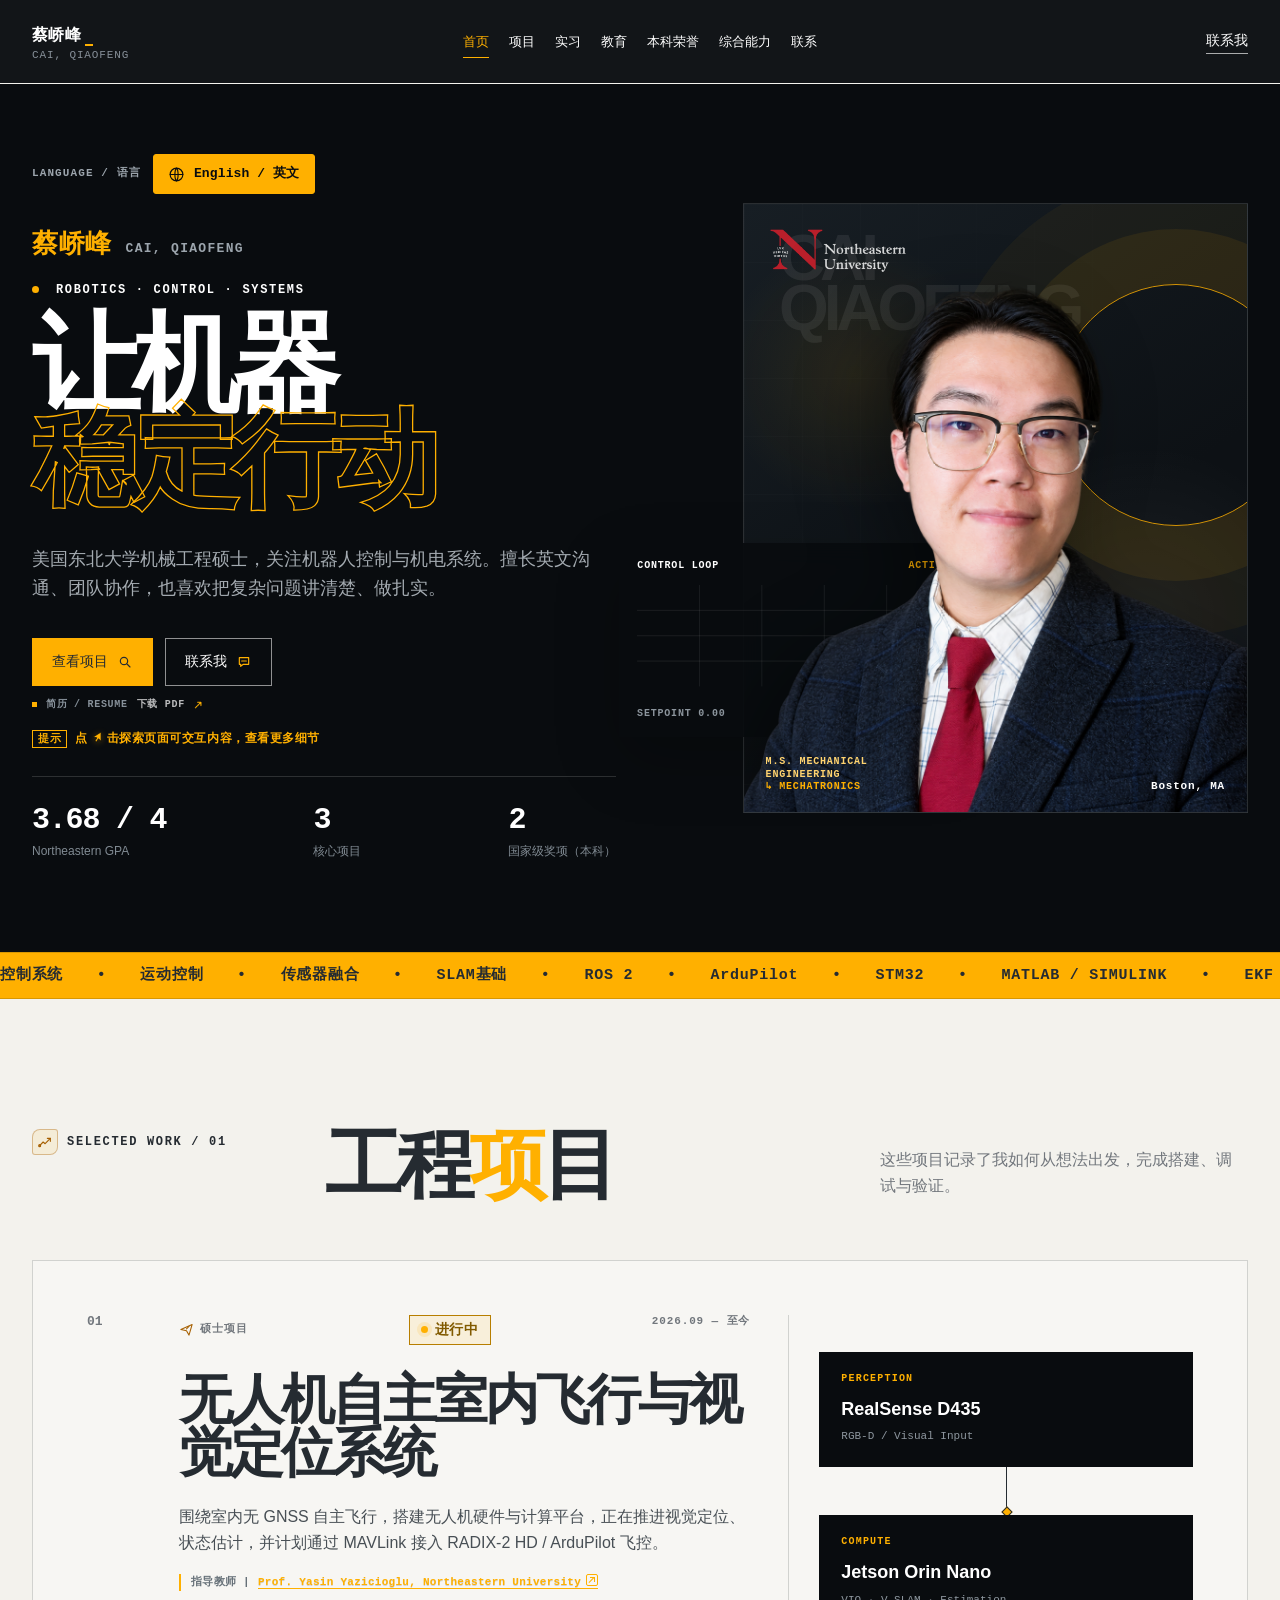
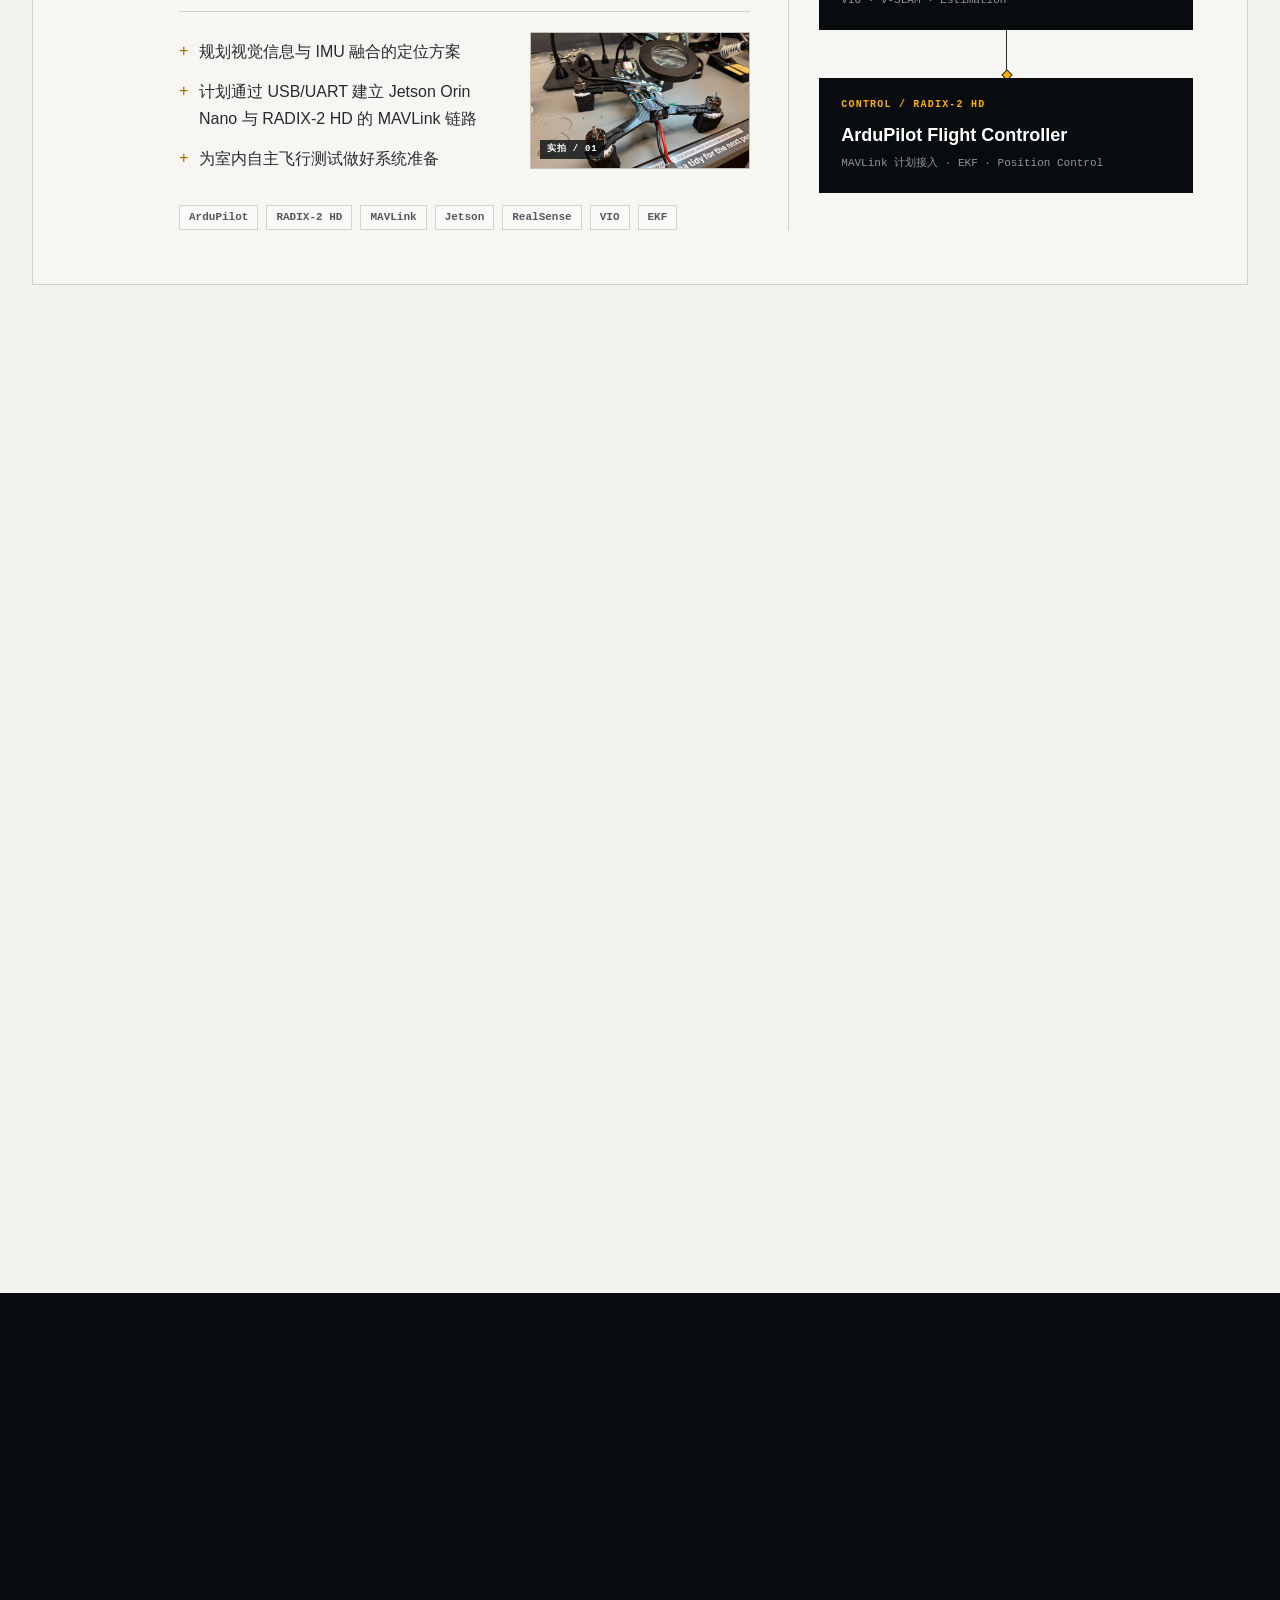
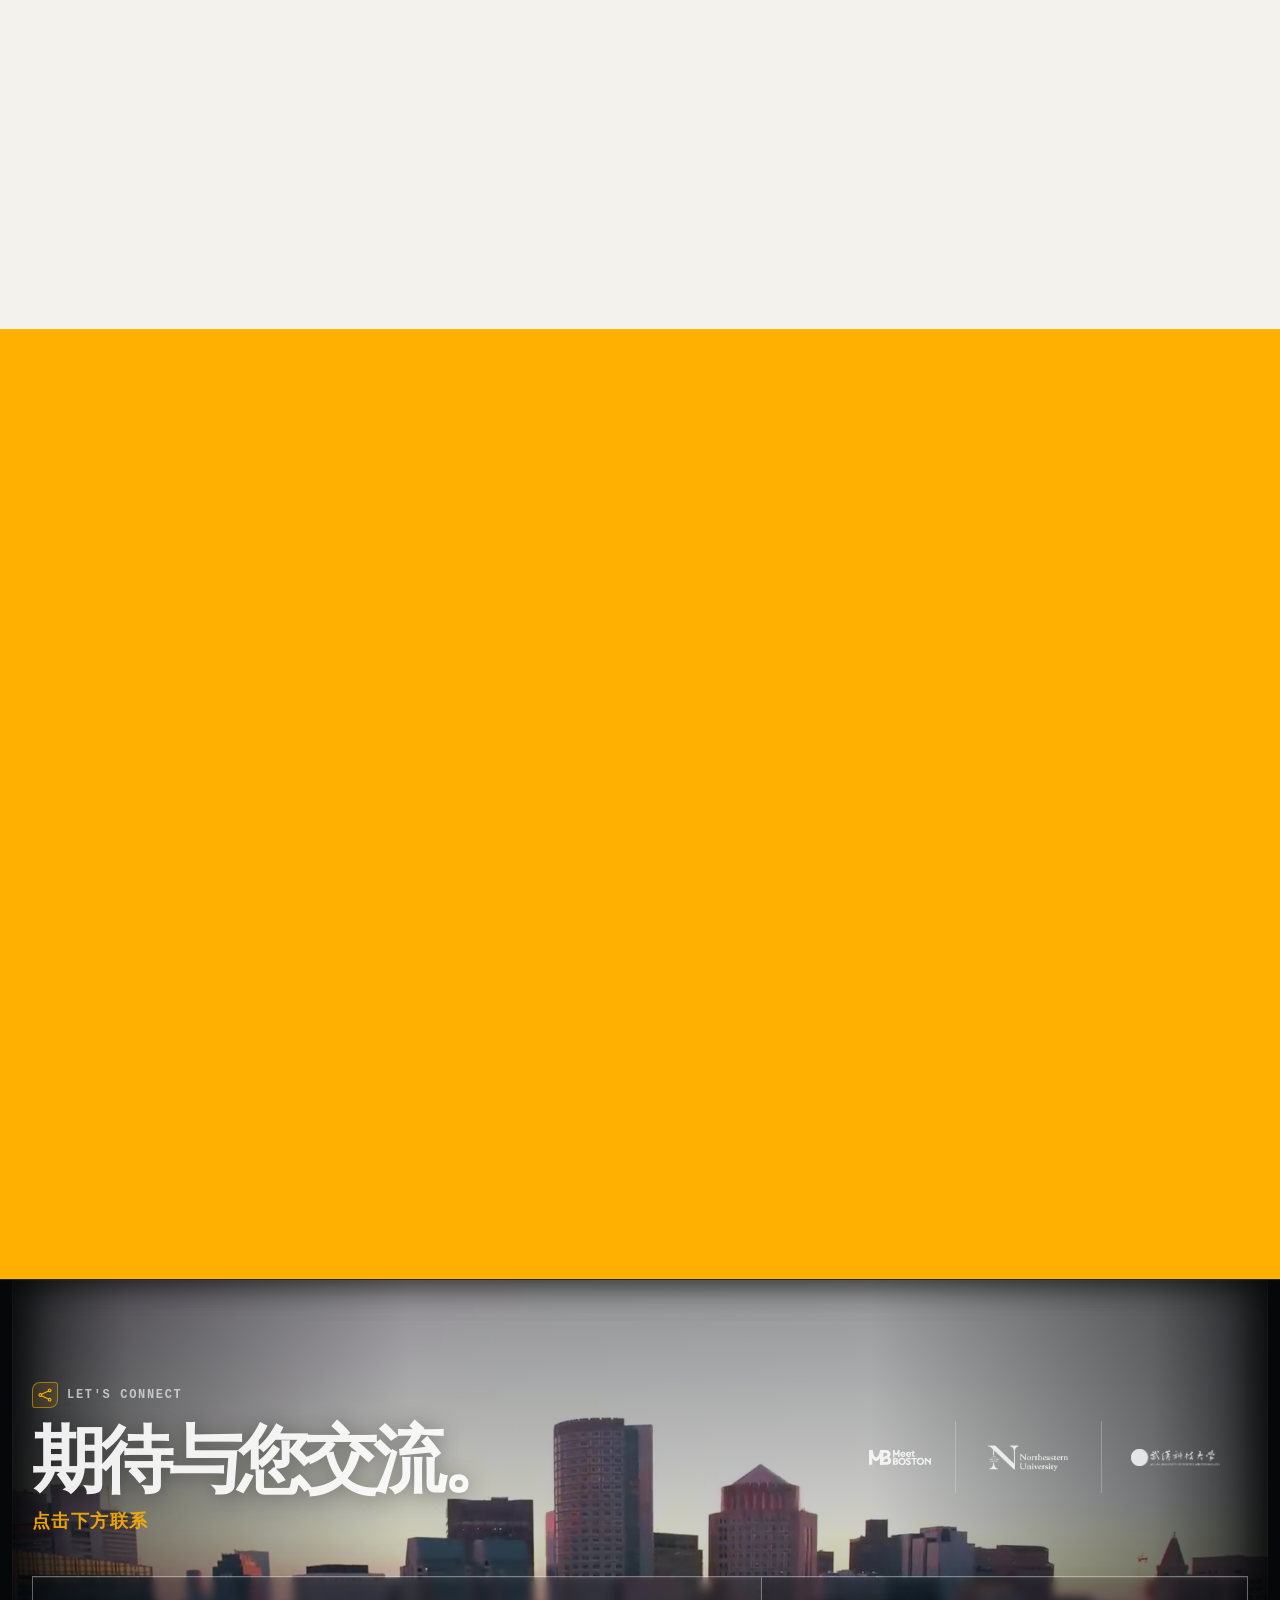
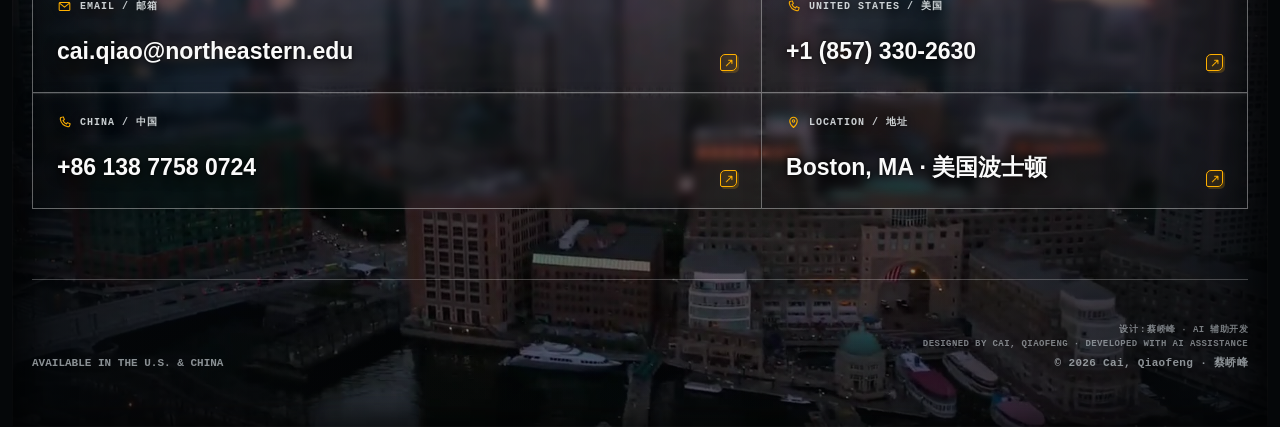
==== commit 8873c0d5: "Add paired language transition and navigation reel" ====
--- a/index.html
+++ b/index.html
@@ -7,7 +7,8 @@
   <meta name="description" content="蔡峤峰的机器人控制、无人机系统、嵌入式开发与工程实践作品集。">
   <title>蔡峤峰 | Cai, Qiaofeng</title>
   <link rel="icon" type="image/svg+xml" href="data:image/svg+xml,%3Csvg xmlns='http://www.w3.org/2000/svg' viewBox='0 0 64 64'%3E%3Crect width='64' height='64' rx='14' fill='%230a0d10'/%3E%3Cpath d='M14 38h12l6-20 7 28 5-16h7' fill='none' stroke='%23ffb000' stroke-width='5' stroke-linecap='round' stroke-linejoin='round'/%3E%3C/svg%3E">
-  <link rel="stylesheet" href="styles.css?v=20261109-language-10">
+  <script>try{if(sessionStorage.getItem('portfolioLanguageArrival')===location.pathname){document.documentElement.classList.add('language-arriving');sessionStorage.removeItem('portfolioLanguageArrival')}}catch(e){}</script>
+  <link rel="stylesheet" href="styles.css?v=20261109-language-11">
 </head>
 <body>
   <div class="scroll-meter" aria-hidden="true"><span></span></div>
@@ -491,6 +492,6 @@
     </div>
   </dialog>
 
-  <script src="script.js?v=20261109-language-9"></script>
+  <script src="script.js?v=20261109-language-11"></script>
 </body>
 </html>
--- a/styles.css
+++ b/styles.css
@@ -30,19 +30,39 @@
 body main { animation: language-enter .48s ease-out both; }
 body .topbar { animation: language-enter .48s ease-out both; }
 body.is-switching-language main { animation: none; }
-body.is-switching-language .hero-copy { animation: language-split-left .68s cubic-bezier(.4,0,.2,1) both !important; }
-body.is-switching-language .hero-visual { animation: language-split-right .68s cubic-bezier(.4,0,.2,1) both !important; }
+body.is-switching-language .hero-copy { animation: language-split-left .72s cubic-bezier(.4,0,.2,1) both !important; }
+body.is-switching-language .hero-visual { animation: language-split-right .72s cubic-bezier(.4,0,.2,1) both !important; }
 body.is-switching-language .topbar { animation: language-away .56s ease-in both; }
 body.is-switching-language main > section:not(.hero) { animation: language-away .56s ease-in both; }
-.language-transition { position: fixed; inset: 0; z-index: 1000; display: grid; place-items: center; padding: 24px; pointer-events: none; background: rgba(9,12,15,.97); animation: language-veil .7s ease both; }
-.language-transition-mark { display: flex; align-items: center; justify-content: center; gap: clamp(14px, 2vw, 28px); color: rgba(255,255,255,.86); font: 700 clamp(1.8rem, 5vw, 4.6rem)/1.2 Inter, "Noto Sans SC", sans-serif; letter-spacing: -.035em; text-align: center; animation: language-mark .52s .26s ease both; }
-.language-transition-mark svg { width: clamp(36px, 5vw, 72px); height: clamp(36px, 5vw, 72px); flex: 0 0 auto; fill: none; stroke: var(--accent); stroke-width: 1.4; stroke-linecap: round; }
+.language-transition { position: fixed; inset: 0; z-index: 1000; display: grid; place-items: center; padding: 24px; pointer-events: none; background: rgba(9,12,15,.92); animation: language-veil .84s ease both; }
+.language-transition-mark { display: flex; align-items: center; justify-content: center; gap: clamp(12px, 1.8vw, 22px); color: rgba(255,255,255,.58); font: 500 clamp(1.55rem, 3.6vw, 3.3rem)/1.2 Inter, "Noto Sans SC", sans-serif; letter-spacing: -.025em; text-align: center; animation: language-mark .72s .15s ease-in-out both; }
+.language-transition-mark svg { width: clamp(30px, 3.7vw, 54px); height: clamp(30px, 3.7vw, 54px); flex: 0 0 auto; fill: none; stroke: rgba(255,176,0,.72); stroke-width: 1.4; stroke-linecap: round; }
+html.language-arriving body main { animation: language-page-return .74s ease-out both; }
+html.language-arriving body .topbar { animation: none; }
+html.language-arriving .hero .hero-copy { animation: language-return-left .82s cubic-bezier(.2,.7,.2,1) both !important; }
+html.language-arriving .hero .hero-visual { animation: language-return-right .82s .08s cubic-bezier(.2,.7,.2,1) both !important; }
+html.language-arriving .topbar nav { perspective: 700px; }
+html.language-arriving .topbar nav a { transform-origin: center top; animation: language-nav-reel .48s cubic-bezier(.2,.75,.25,1) both; }
+html.language-arriving .topbar nav a:nth-child(1) { animation-delay: .12s; }
+html.language-arriving .topbar nav a:nth-child(2) { animation-delay: .18s; }
+html.language-arriving .topbar nav a:nth-child(3) { animation-delay: .24s; }
+html.language-arriving .topbar nav a:nth-child(4) { animation-delay: .30s; }
+html.language-arriving .topbar nav a:nth-child(5) { animation-delay: .36s; }
+html.language-arriving .topbar nav a:nth-child(6) { animation-delay: .42s; }
+html.language-arriving .topbar nav a:nth-child(7) { animation-delay: .48s; }
+html.language-arriving .topbar .brand, html.language-arriving .topbar .contact-link { animation: language-page-return .6s ease both; }
+html.language-arriving body::after { content: ""; position: fixed; inset: 0; z-index: 999; pointer-events: none; background: var(--night); animation: language-arrival-veil .68s ease-out both; }
 @keyframes language-enter { from { opacity: 0; transform: translateY(6px); } to { opacity: 1; transform: none; } }
 @keyframes language-split-left { to { opacity: 0; transform: translateX(-6vw); } }
 @keyframes language-split-right { to { opacity: 0; transform: translateX(6vw); } }
 @keyframes language-away { to { opacity: 0; } }
-@keyframes language-veil { 0%, 36% { background: rgba(9,12,15,0); } 100% { background: rgba(9,12,15,.97); } }
-@keyframes language-mark { from { opacity: 0; transform: translateY(12px); } to { opacity: 1; transform: none; } }
+@keyframes language-veil { 0%, 28% { background: rgba(9,12,15,0); } 100% { background: rgba(9,12,15,.92); } }
+@keyframes language-mark { 0%, 100% { opacity: 0; transform: scale(.97); } 42%, 64% { opacity: .7; transform: scale(1); } }
+@keyframes language-page-return { from { opacity: 0; } to { opacity: 1; } }
+@keyframes language-return-left { from { opacity: 0; transform: translateX(-6vw); } to { opacity: 1; transform: none; } }
+@keyframes language-return-right { from { opacity: 0; transform: translateX(6vw); } to { opacity: 1; transform: none; } }
+@keyframes language-nav-reel { 0% { opacity: 0; transform: translateY(-9px) rotateX(-76deg); } 64% { opacity: 1; transform: translateY(1px) rotateX(9deg); } 100% { opacity: 1; transform: none; } }
+@keyframes language-arrival-veil { from { opacity: .92; } to { opacity: 0; } }
 img, video { display: block; max-width: 100%; }
 a { color: inherit; text-decoration: none; }
 button { font: inherit; }
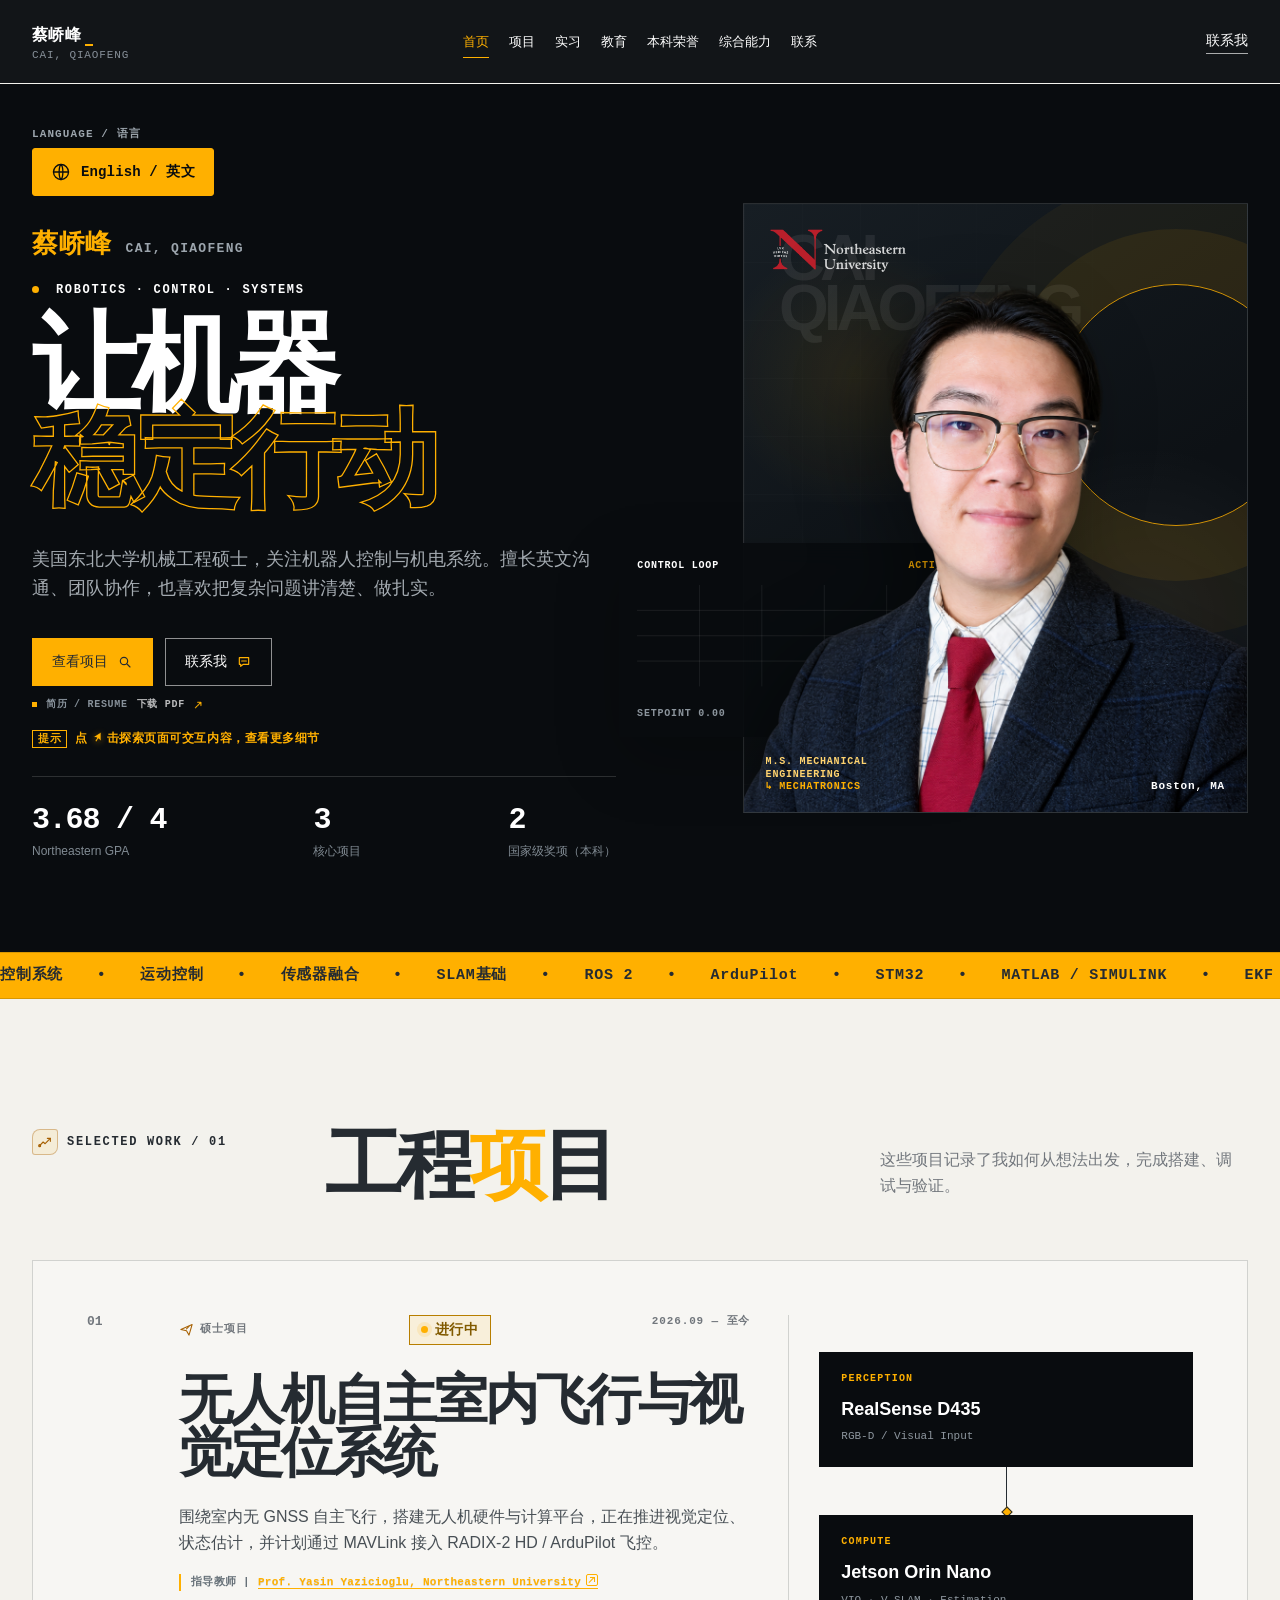
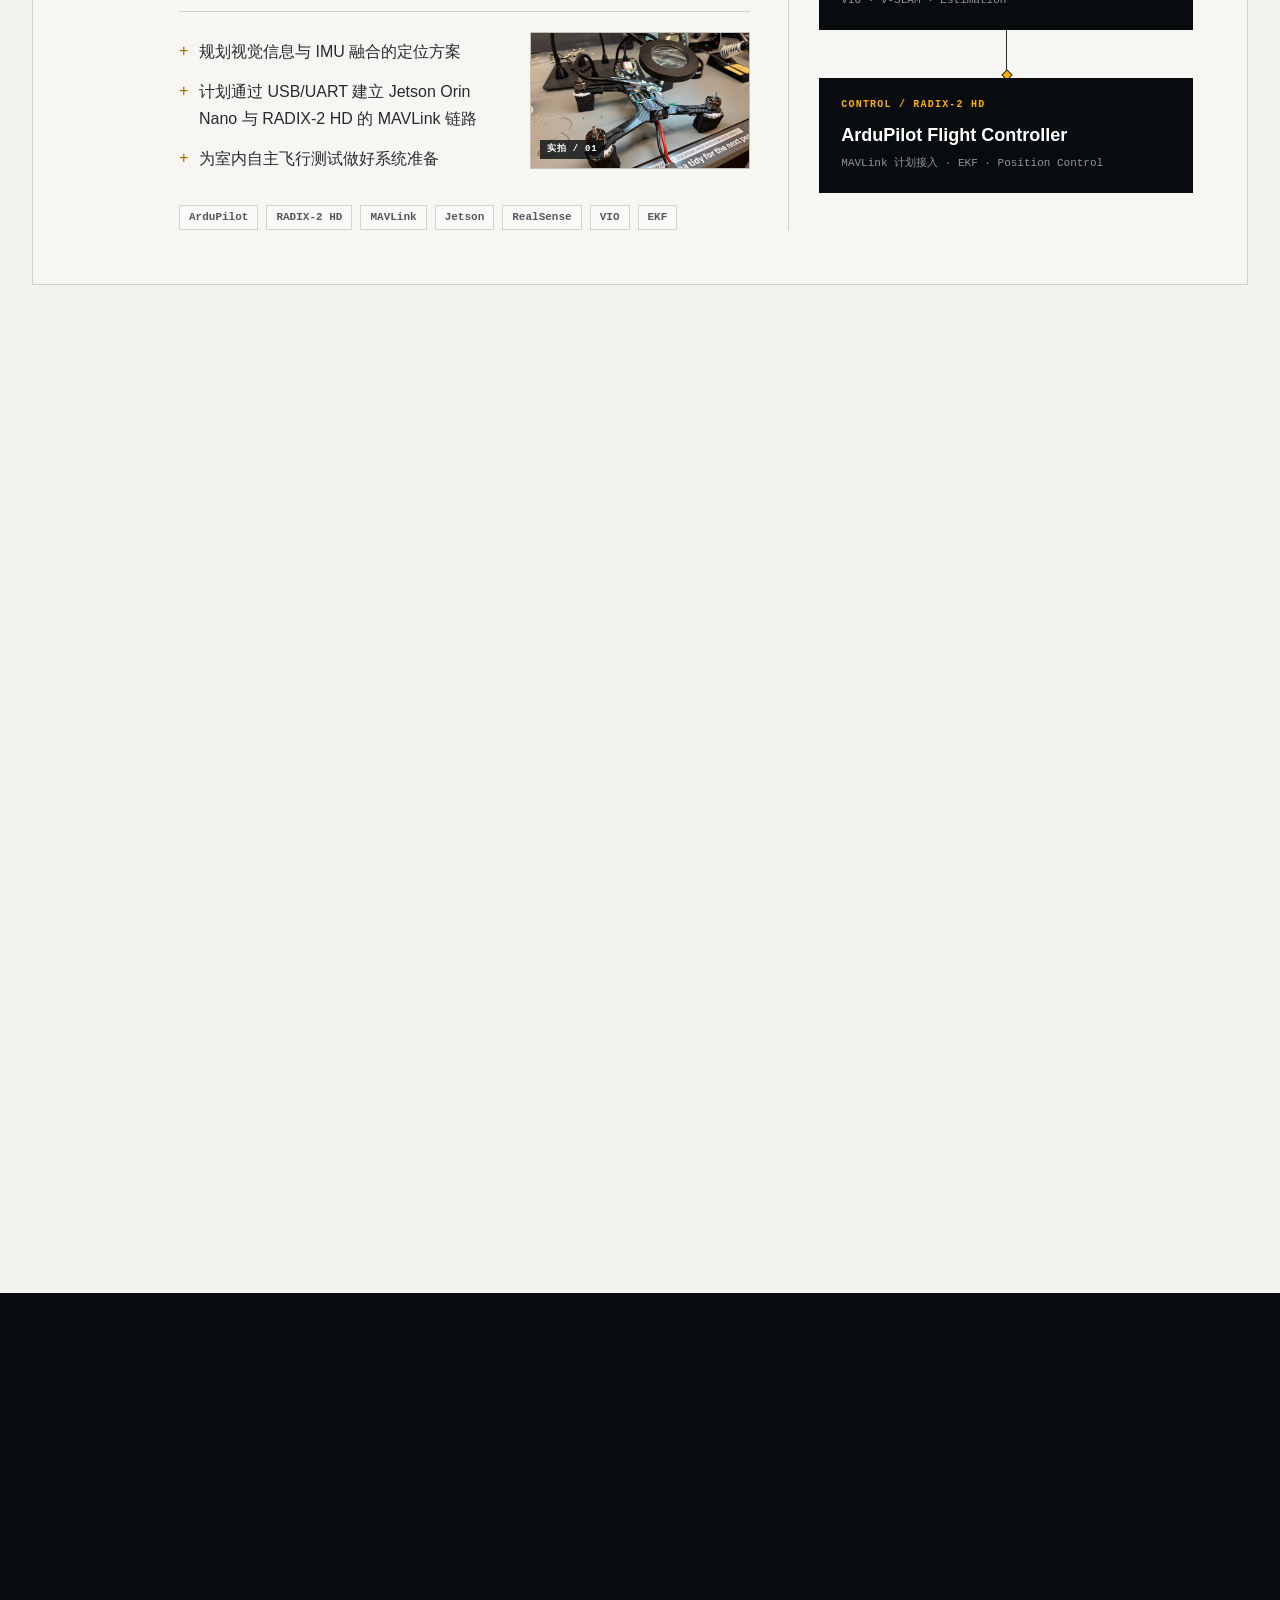
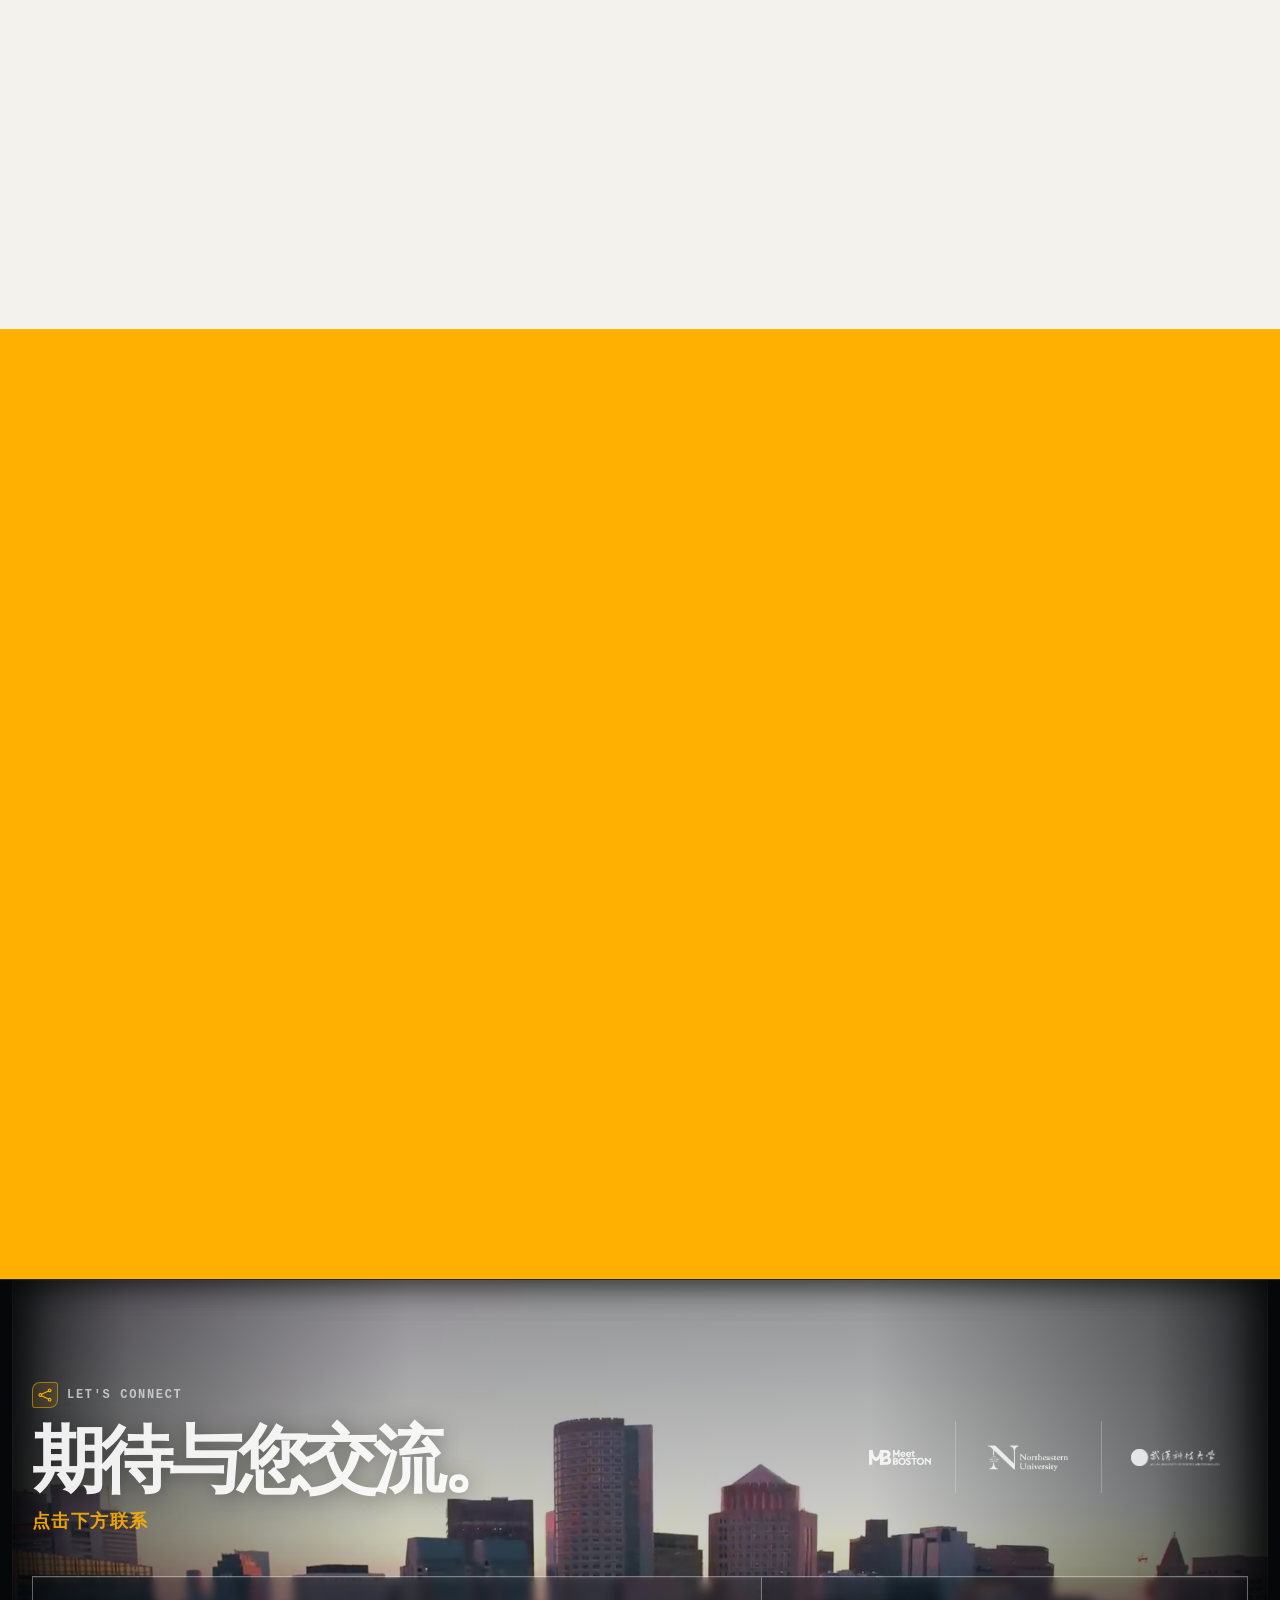
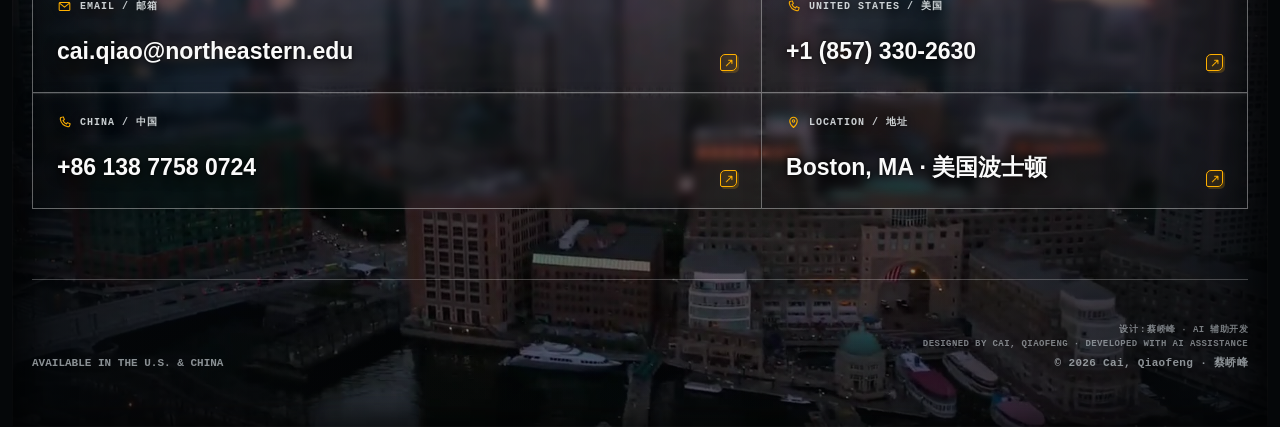
==== commit 9140e538: "Refine language switch with spring header handoff" ====
--- a/index.html
+++ b/index.html
@@ -8,7 +8,7 @@
   <title>蔡峤峰 | Cai, Qiaofeng</title>
   <link rel="icon" type="image/svg+xml" href="data:image/svg+xml,%3Csvg xmlns='http://www.w3.org/2000/svg' viewBox='0 0 64 64'%3E%3Crect width='64' height='64' rx='14' fill='%230a0d10'/%3E%3Cpath d='M14 38h12l6-20 7 28 5-16h7' fill='none' stroke='%23ffb000' stroke-width='5' stroke-linecap='round' stroke-linejoin='round'/%3E%3C/svg%3E">
   <script>try{if(sessionStorage.getItem('portfolioLanguageArrival')===location.pathname){document.documentElement.classList.add('language-arriving');sessionStorage.removeItem('portfolioLanguageArrival')}}catch(e){}</script>
-  <link rel="stylesheet" href="styles.css?v=20261109-language-11">
+  <link rel="stylesheet" href="styles.css?v=20261109-language-13">
 </head>
 <body>
   <div class="scroll-meter" aria-hidden="true"><span></span></div>
@@ -492,6 +492,6 @@
     </div>
   </dialog>
 
-  <script src="script.js?v=20261109-language-11"></script>
+  <script src="script.js?v=20261109-language-13"></script>
 </body>
 </html>
--- a/styles.css
+++ b/styles.css
@@ -30,38 +30,30 @@
 body main { animation: language-enter .48s ease-out both; }
 body .topbar { animation: language-enter .48s ease-out both; }
 body.is-switching-language main { animation: none; }
-body.is-switching-language .hero-copy { animation: language-split-left .72s cubic-bezier(.4,0,.2,1) both !important; }
-body.is-switching-language .hero-visual { animation: language-split-right .72s cubic-bezier(.4,0,.2,1) both !important; }
-body.is-switching-language .topbar { animation: language-away .56s ease-in both; }
-body.is-switching-language main > section:not(.hero) { animation: language-away .56s ease-in both; }
-.language-transition { position: fixed; inset: 0; z-index: 1000; display: grid; place-items: center; padding: 24px; pointer-events: none; background: rgba(9,12,15,.92); animation: language-veil .84s ease both; }
-.language-transition-mark { display: flex; align-items: center; justify-content: center; gap: clamp(12px, 1.8vw, 22px); color: rgba(255,255,255,.58); font: 500 clamp(1.55rem, 3.6vw, 3.3rem)/1.2 Inter, "Noto Sans SC", sans-serif; letter-spacing: -.025em; text-align: center; animation: language-mark .72s .15s ease-in-out both; }
-.language-transition-mark svg { width: clamp(30px, 3.7vw, 54px); height: clamp(30px, 3.7vw, 54px); flex: 0 0 auto; fill: none; stroke: rgba(255,176,0,.72); stroke-width: 1.4; stroke-linecap: round; }
-html.language-arriving body main { animation: language-page-return .74s ease-out both; }
-html.language-arriving body .topbar { animation: none; }
-html.language-arriving .hero .hero-copy { animation: language-return-left .82s cubic-bezier(.2,.7,.2,1) both !important; }
-html.language-arriving .hero .hero-visual { animation: language-return-right .82s .08s cubic-bezier(.2,.7,.2,1) both !important; }
-html.language-arriving .topbar nav { perspective: 700px; }
-html.language-arriving .topbar nav a { transform-origin: center top; animation: language-nav-reel .48s cubic-bezier(.2,.75,.25,1) both; }
-html.language-arriving .topbar nav a:nth-child(1) { animation-delay: .12s; }
-html.language-arriving .topbar nav a:nth-child(2) { animation-delay: .18s; }
-html.language-arriving .topbar nav a:nth-child(3) { animation-delay: .24s; }
-html.language-arriving .topbar nav a:nth-child(4) { animation-delay: .30s; }
-html.language-arriving .topbar nav a:nth-child(5) { animation-delay: .36s; }
-html.language-arriving .topbar nav a:nth-child(6) { animation-delay: .42s; }
-html.language-arriving .topbar nav a:nth-child(7) { animation-delay: .48s; }
-html.language-arriving .topbar .brand, html.language-arriving .topbar .contact-link { animation: language-page-return .6s ease both; }
-html.language-arriving body::after { content: ""; position: fixed; inset: 0; z-index: 999; pointer-events: none; background: var(--night); animation: language-arrival-veil .68s ease-out both; }
+body.is-switching-language .hero-copy { animation: language-split-left 1.02s cubic-bezier(.4,0,.2,1) both !important; }
+body.is-switching-language .hero-visual { animation: language-split-right 1.02s cubic-bezier(.4,0,.2,1) both !important; }
+body.is-switching-language .topbar { z-index: 1001; animation: none; }
+body.is-switching-language main > section:not(.hero) { animation: language-away .82s ease-in both; }
+.language-transition { position: fixed; inset: 0; z-index: 1000; display: grid; place-items: center; padding: 24px; pointer-events: none; background: rgba(9,12,15,.90); animation: language-veil 1.18s ease both; }
+.language-transition-mark { display: flex; align-items: center; justify-content: center; max-width: calc(100vw - 48px); color: rgba(255,255,255,.84); font: 600 clamp(2rem, 8.5vw, 9rem)/1.1 Inter, "Noto Sans SC", sans-serif; letter-spacing: -.035em; text-align: center; white-space: nowrap; animation: language-mark 1.06s .18s ease-in-out both; }
+@media (max-width: 680px) { .language-transition-mark { font-size: clamp(1.75rem, 8vw, 3.3rem); } }
+html.language-arriving body main { animation: language-page-return 1.02s ease-out both; }
+html.language-arriving body .topbar:not(.language-header-old) { z-index: 1001; animation: language-header-spring 1.08s .18s cubic-bezier(.2,.75,.25,1) both; }
+html.language-arriving body .topbar.language-header-old { position: fixed; top: 0; left: 50%; z-index: 1002; margin: 0; pointer-events: none; animation: language-header-drop .82s .16s ease-in both; }
+html.language-arriving .hero .hero-copy { animation: language-return-left 1.08s cubic-bezier(.2,.7,.2,1) both !important; }
+html.language-arriving .hero .hero-visual { animation: language-return-right 1.08s .09s cubic-bezier(.2,.7,.2,1) both !important; }
+html.language-arriving body::after { content: ""; position: fixed; inset: 0; z-index: 999; pointer-events: none; background: var(--night); animation: language-arrival-veil .92s ease-out both; }
 @keyframes language-enter { from { opacity: 0; transform: translateY(6px); } to { opacity: 1; transform: none; } }
 @keyframes language-split-left { to { opacity: 0; transform: translateX(-6vw); } }
 @keyframes language-split-right { to { opacity: 0; transform: translateX(6vw); } }
 @keyframes language-away { to { opacity: 0; } }
-@keyframes language-veil { 0%, 28% { background: rgba(9,12,15,0); } 100% { background: rgba(9,12,15,.92); } }
-@keyframes language-mark { 0%, 100% { opacity: 0; transform: scale(.97); } 42%, 64% { opacity: .7; transform: scale(1); } }
+@keyframes language-veil { 0%, 18% { background: rgba(9,12,15,0); } 68% { background: rgba(9,12,15,.86); } 100% { background: rgba(9,12,15,.90); } }
+@keyframes language-mark { 0%, 100% { opacity: 0; transform: scale(.97); } 38%, 68% { opacity: .9; transform: scale(1); } }
 @keyframes language-page-return { from { opacity: 0; } to { opacity: 1; } }
 @keyframes language-return-left { from { opacity: 0; transform: translateX(-6vw); } to { opacity: 1; transform: none; } }
 @keyframes language-return-right { from { opacity: 0; transform: translateX(6vw); } to { opacity: 1; transform: none; } }
-@keyframes language-nav-reel { 0% { opacity: 0; transform: translateY(-9px) rotateX(-76deg); } 64% { opacity: 1; transform: translateY(1px) rotateX(9deg); } 100% { opacity: 1; transform: none; } }
+@keyframes language-header-drop { from { opacity: 1; transform: translate(-50%, 0); } to { opacity: 0; transform: translate(-50%, 92px); } }
+@keyframes language-header-spring { 0% { opacity: 0; transform: translateY(-105%); } 58% { opacity: 1; transform: translateY(10px); } 76% { transform: translateY(-5px); } 90% { transform: translateY(2px); } 100% { opacity: 1; transform: none; } }
 @keyframes language-arrival-veil { from { opacity: .92; } to { opacity: 0; } }
 img, video { display: block; max-width: 100%; }
 a { color: inherit; text-decoration: none; }
@@ -99,10 +91,10 @@
 .topbar nav a.is-active { color: var(--accent); }
 .topbar nav a.is-active::after { right: 0; }
 .contact-link { justify-self: end; font-size: 14px; border-bottom: 1px solid rgba(255,255,255,.65); }
-.language-choice { display: inline-flex; align-items: center; flex-wrap: wrap; gap: 12px; margin-bottom: 28px; }
+.language-choice { position: relative; display: flex; flex-direction: column; align-items: flex-start; flex-wrap: nowrap; gap: 7px; height: 40px; margin-bottom: 28px; transform: translateY(-26px); }
 .language-choice-label { color: #9ca5ad; font: 700 11px/1.2 monospace; letter-spacing: .1em; white-space: nowrap; }
-.lang-switch { display: inline-flex; align-items: center; justify-content: center; gap: 9px; min-height: 40px; padding: 8px 14px; border: 1px solid var(--accent); border-radius: 3px; color: var(--night); background: var(--accent); font: 700 13px/1.2 monospace; letter-spacing: .01em; white-space: nowrap; transition: color .2s, background .2s, transform .2s; }
-.lang-switch svg { width: 17px; height: 17px; fill: none; stroke: currentColor; stroke-width: 1.6; stroke-linecap: round; }
+.lang-switch { display: inline-flex; align-items: center; justify-content: center; gap: 10px; min-height: 48px; padding: 10px 18px; border: 1px solid var(--accent); border-radius: 3px; color: var(--night); background: var(--accent); font: 700 14px/1.2 monospace; letter-spacing: .01em; white-space: nowrap; transition: color .2s, background .2s, transform .2s; }
+.lang-switch svg { width: 20px; height: 20px; fill: none; stroke: currentColor; stroke-width: 1.6; stroke-linecap: round; }
 .lang-switch:hover, .lang-switch:focus-visible { color: var(--accent); background: transparent; transform: translateY(-2px); }
 .language-en .topbar { gap: 14px; }
 .language-en .topbar nav { gap: 12px; font-size: 12px; }
@@ -670,9 +662,10 @@
   .topbar { min-height: 88px; }
   .contact-link { font-size: 12px; }
   .topbar .contact-link { display: none; }
-  .language-choice { gap: 9px; margin-bottom: 24px; }
+  .language-choice { height: 38px; gap: 6px; margin-bottom: 24px; transform: translateY(-22px); }
   .language-choice-label { font-size: 10px; }
-  .lang-switch { min-height: 38px; padding: 7px 11px; font-size: 12px; }
+  .lang-switch { min-height: 44px; padding: 9px 14px; font-size: 13px; }
+  .lang-switch svg { width: 18px; height: 18px; }
   .language-en .hero h1 { font-size: clamp(2.4rem, 10.5vw, 3.7rem); line-height: 1.03; letter-spacing: -.06em; }
   .language-en .hero h1 em { white-space: normal; font-size: .83em; }
   .language-en .section-heading h2 { font-size: clamp(2.3rem, 9vw, 3.6rem); }
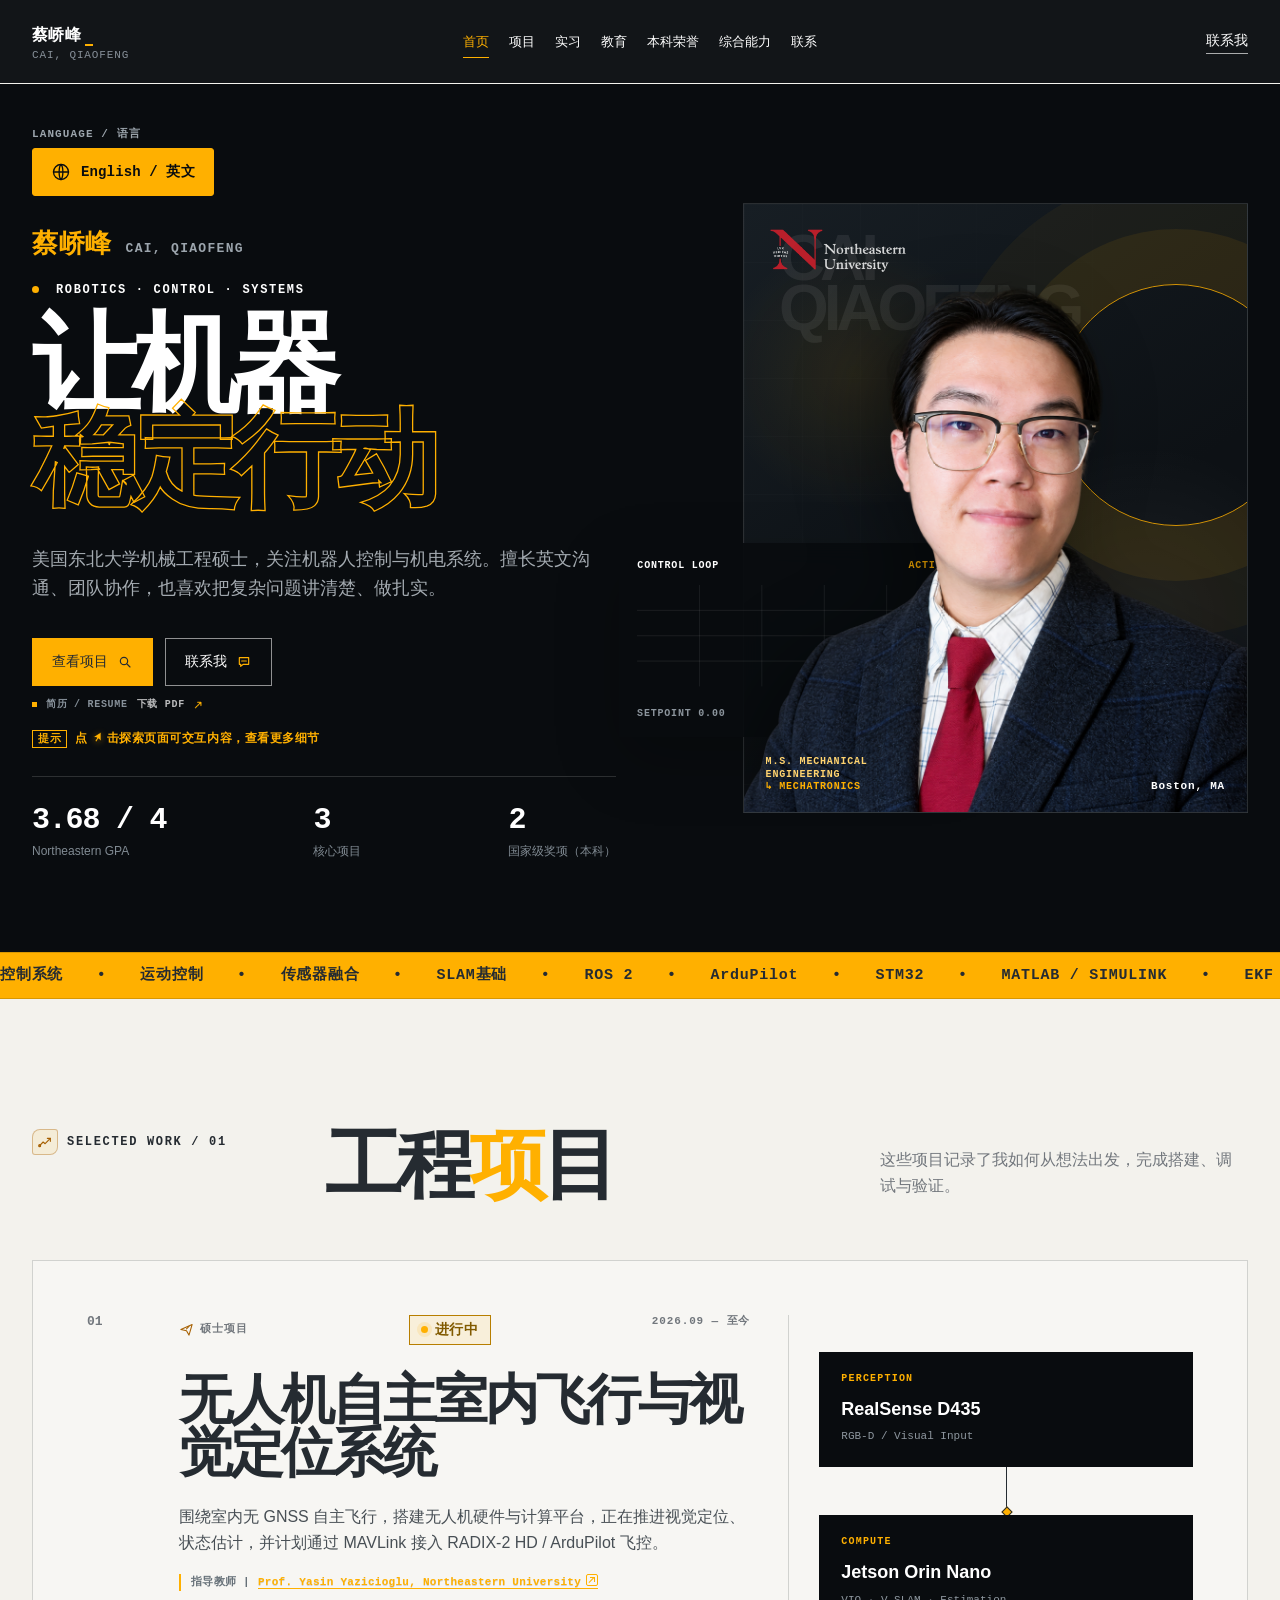
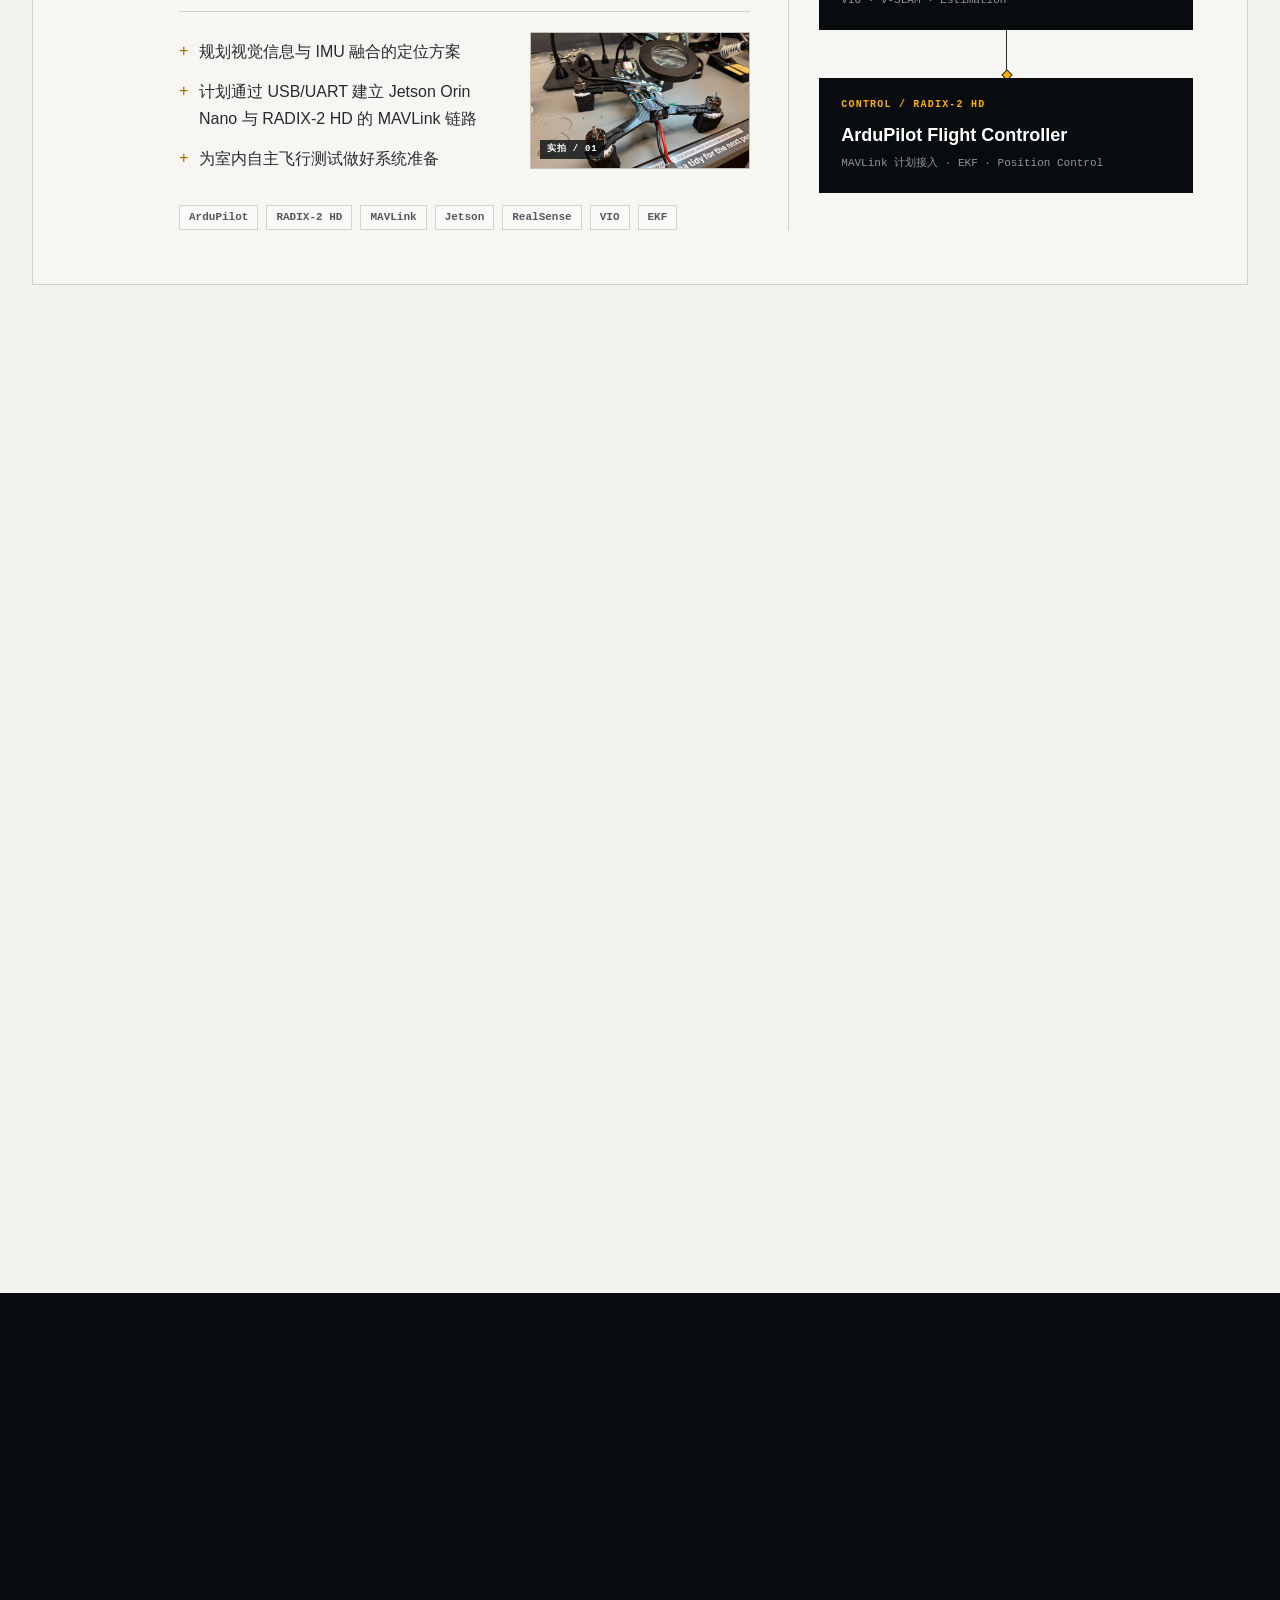
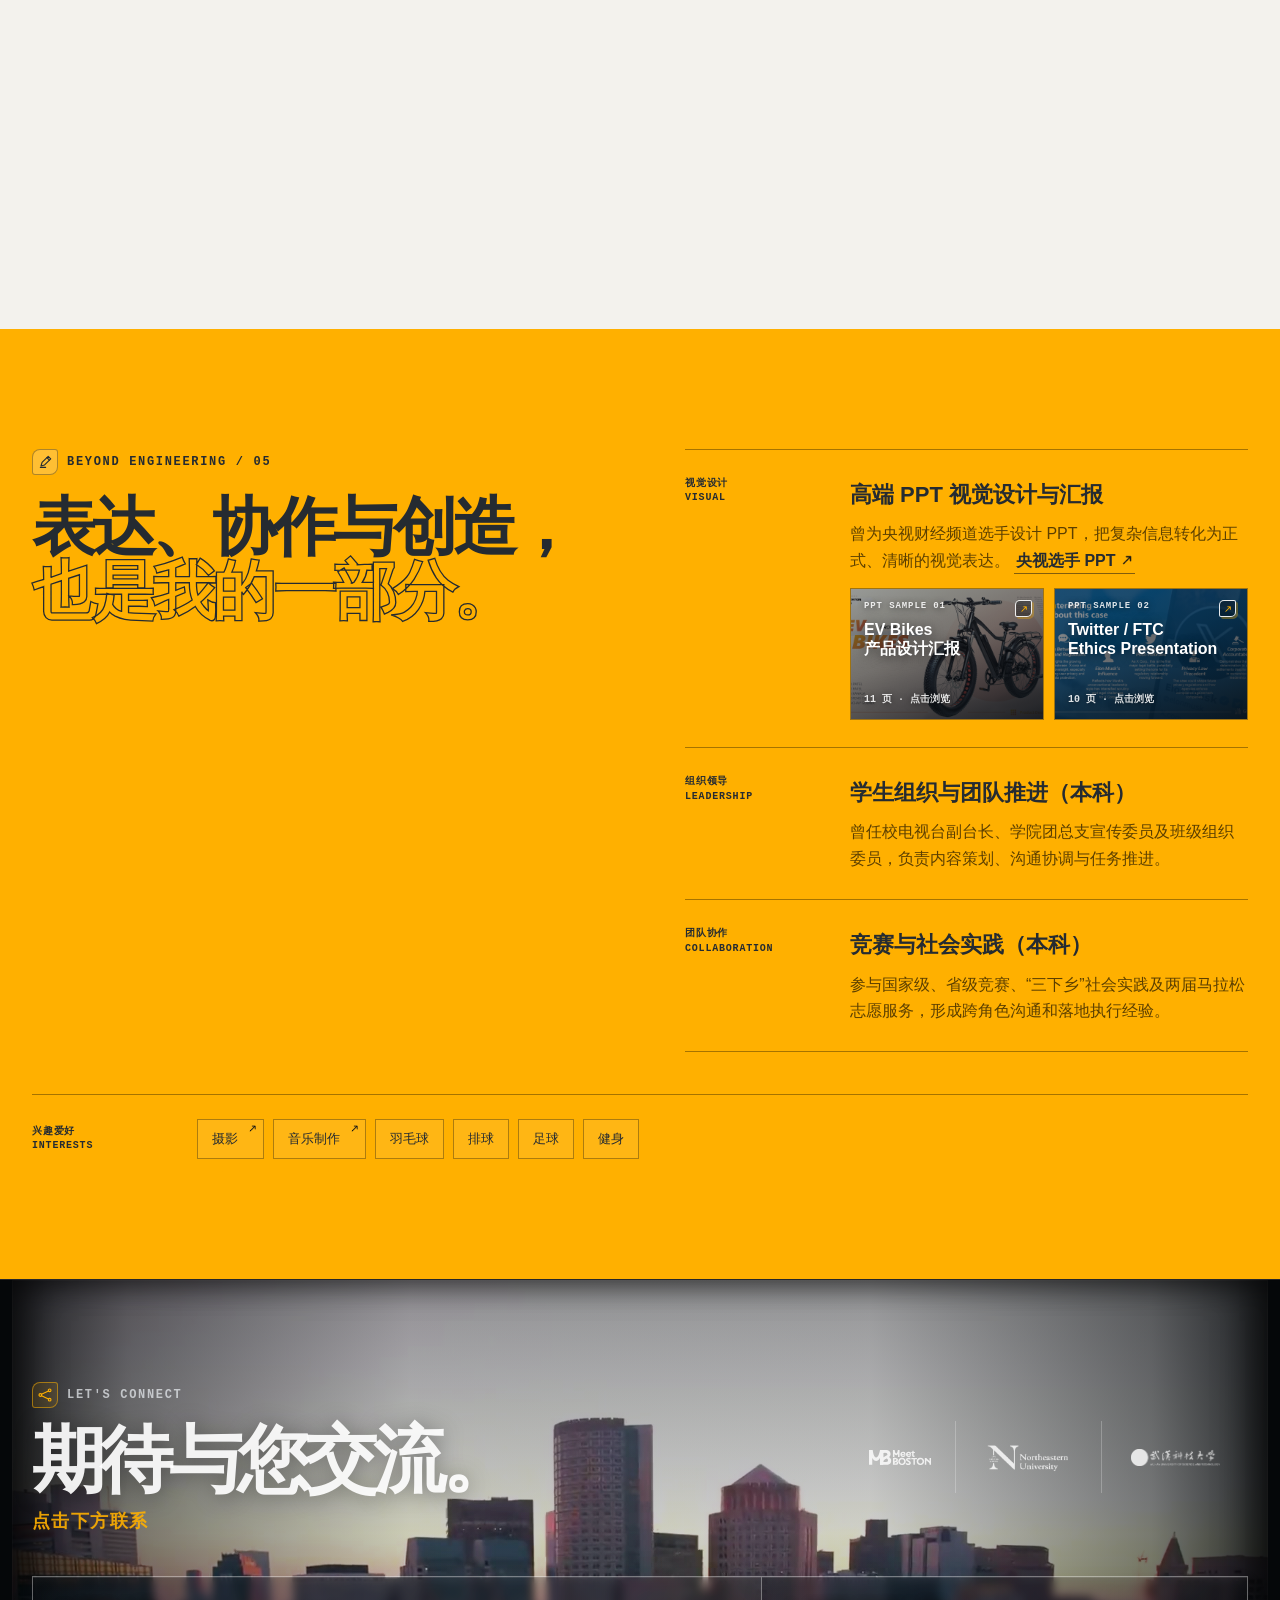
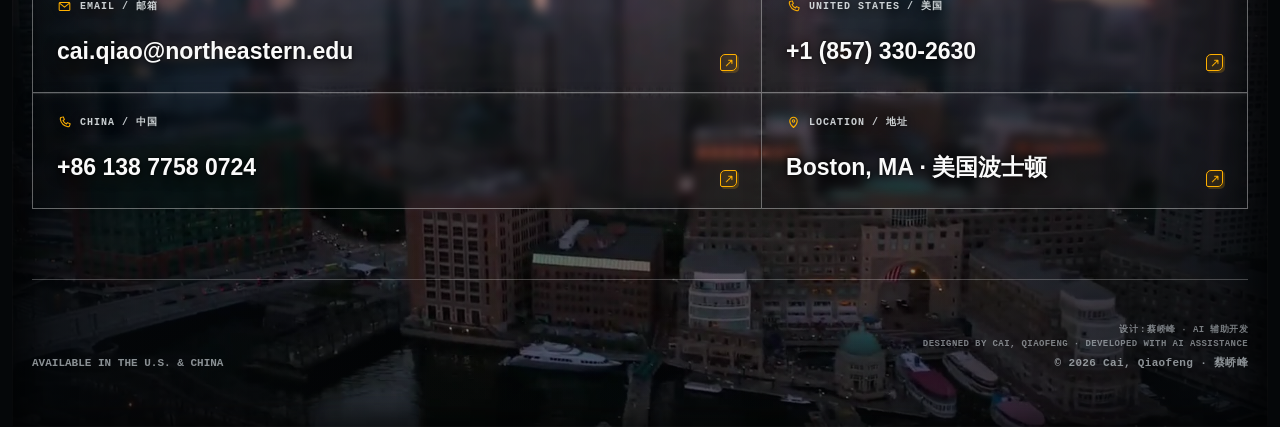
==== commit 0e2e9ba4: "Roll header labels left to right without moving rule" ====
--- a/index.html
+++ b/index.html
@@ -8,7 +8,7 @@
   <title>蔡峤峰 | Cai, Qiaofeng</title>
   <link rel="icon" type="image/svg+xml" href="data:image/svg+xml,%3Csvg xmlns='http://www.w3.org/2000/svg' viewBox='0 0 64 64'%3E%3Crect width='64' height='64' rx='14' fill='%230a0d10'/%3E%3Cpath d='M14 38h12l6-20 7 28 5-16h7' fill='none' stroke='%23ffb000' stroke-width='5' stroke-linecap='round' stroke-linejoin='round'/%3E%3C/svg%3E">
   <script>try{if(sessionStorage.getItem('portfolioLanguageArrival')===location.pathname){document.documentElement.classList.add('language-arriving');sessionStorage.removeItem('portfolioLanguageArrival')}}catch(e){}</script>
-  <link rel="stylesheet" href="styles.css?v=20261109-language-13">
+  <link rel="stylesheet" href="styles.css?v=20261109-language-14">
 </head>
 <body>
   <div class="scroll-meter" aria-hidden="true"><span></span></div>
--- a/styles.css
+++ b/styles.css
@@ -38,8 +38,24 @@
 .language-transition-mark { display: flex; align-items: center; justify-content: center; max-width: calc(100vw - 48px); color: rgba(255,255,255,.84); font: 600 clamp(2rem, 8.5vw, 9rem)/1.1 Inter, "Noto Sans SC", sans-serif; letter-spacing: -.035em; text-align: center; white-space: nowrap; animation: language-mark 1.06s .18s ease-in-out both; }
 @media (max-width: 680px) { .language-transition-mark { font-size: clamp(1.75rem, 8vw, 3.3rem); } }
 html.language-arriving body main { animation: language-page-return 1.02s ease-out both; }
-html.language-arriving body .topbar:not(.language-header-old) { z-index: 1001; animation: language-header-spring 1.08s .18s cubic-bezier(.2,.75,.25,1) both; }
-html.language-arriving body .topbar.language-header-old { position: fixed; top: 0; left: 50%; z-index: 1002; margin: 0; pointer-events: none; animation: language-header-drop .82s .16s ease-in both; }
+html.language-arriving body .topbar:not(.language-header-old) { z-index: 1001; animation: none; }
+html.language-arriving body .topbar.language-header-old { position: fixed; top: 0; left: 50%; z-index: 1002; margin: 0; border-bottom-color: transparent; pointer-events: none; animation: none; transform: translateX(-50%); }
+html.language-arriving .topbar.language-header-old::before { display: none; }
+html.language-arriving .topbar .brand { --slot-delay: 0s; }
+html.language-arriving .topbar nav a:nth-child(1) { --slot-delay: .08s; }
+html.language-arriving .topbar nav a:nth-child(2) { --slot-delay: .16s; }
+html.language-arriving .topbar nav a:nth-child(3) { --slot-delay: .24s; }
+html.language-arriving .topbar nav a:nth-child(4) { --slot-delay: .32s; }
+html.language-arriving .topbar nav a:nth-child(5) { --slot-delay: .40s; }
+html.language-arriving .topbar nav a:nth-child(6) { --slot-delay: .48s; }
+html.language-arriving .topbar nav a:nth-child(7) { --slot-delay: .56s; }
+html.language-arriving .topbar .contact-link { --slot-delay: .64s; }
+html.language-arriving .topbar.language-header-old .brand,
+html.language-arriving .topbar.language-header-old nav a,
+html.language-arriving .topbar.language-header-old .contact-link { animation: language-slot-out .46s var(--slot-delay) ease-in both; }
+html.language-arriving .topbar:not(.language-header-old) .brand,
+html.language-arriving .topbar:not(.language-header-old) nav a,
+html.language-arriving .topbar:not(.language-header-old) .contact-link { animation: language-slot-in .78s calc(.23s + var(--slot-delay)) cubic-bezier(.2,.75,.25,1) both; }
 html.language-arriving .hero .hero-copy { animation: language-return-left 1.08s cubic-bezier(.2,.7,.2,1) both !important; }
 html.language-arriving .hero .hero-visual { animation: language-return-right 1.08s .09s cubic-bezier(.2,.7,.2,1) both !important; }
 html.language-arriving body::after { content: ""; position: fixed; inset: 0; z-index: 999; pointer-events: none; background: var(--night); animation: language-arrival-veil .92s ease-out both; }
@@ -52,8 +68,8 @@
 @keyframes language-page-return { from { opacity: 0; } to { opacity: 1; } }
 @keyframes language-return-left { from { opacity: 0; transform: translateX(-6vw); } to { opacity: 1; transform: none; } }
 @keyframes language-return-right { from { opacity: 0; transform: translateX(6vw); } to { opacity: 1; transform: none; } }
-@keyframes language-header-drop { from { opacity: 1; transform: translate(-50%, 0); } to { opacity: 0; transform: translate(-50%, 92px); } }
-@keyframes language-header-spring { 0% { opacity: 0; transform: translateY(-105%); } 58% { opacity: 1; transform: translateY(10px); } 76% { transform: translateY(-5px); } 90% { transform: translateY(2px); } 100% { opacity: 1; transform: none; } }
+@keyframes language-slot-out { from { opacity: 1; transform: none; } to { opacity: 0; transform: translateY(28px); } }
+@keyframes language-slot-in { 0% { opacity: 0; transform: translateY(-32px); } 58% { opacity: 1; transform: translateY(6px); } 78% { transform: translateY(-3px); } 100% { opacity: 1; transform: none; } }
 @keyframes language-arrival-veil { from { opacity: .92; } to { opacity: 0; } }
 img, video { display: block; max-width: 100%; }
 a { color: inherit; text-decoration: none; }
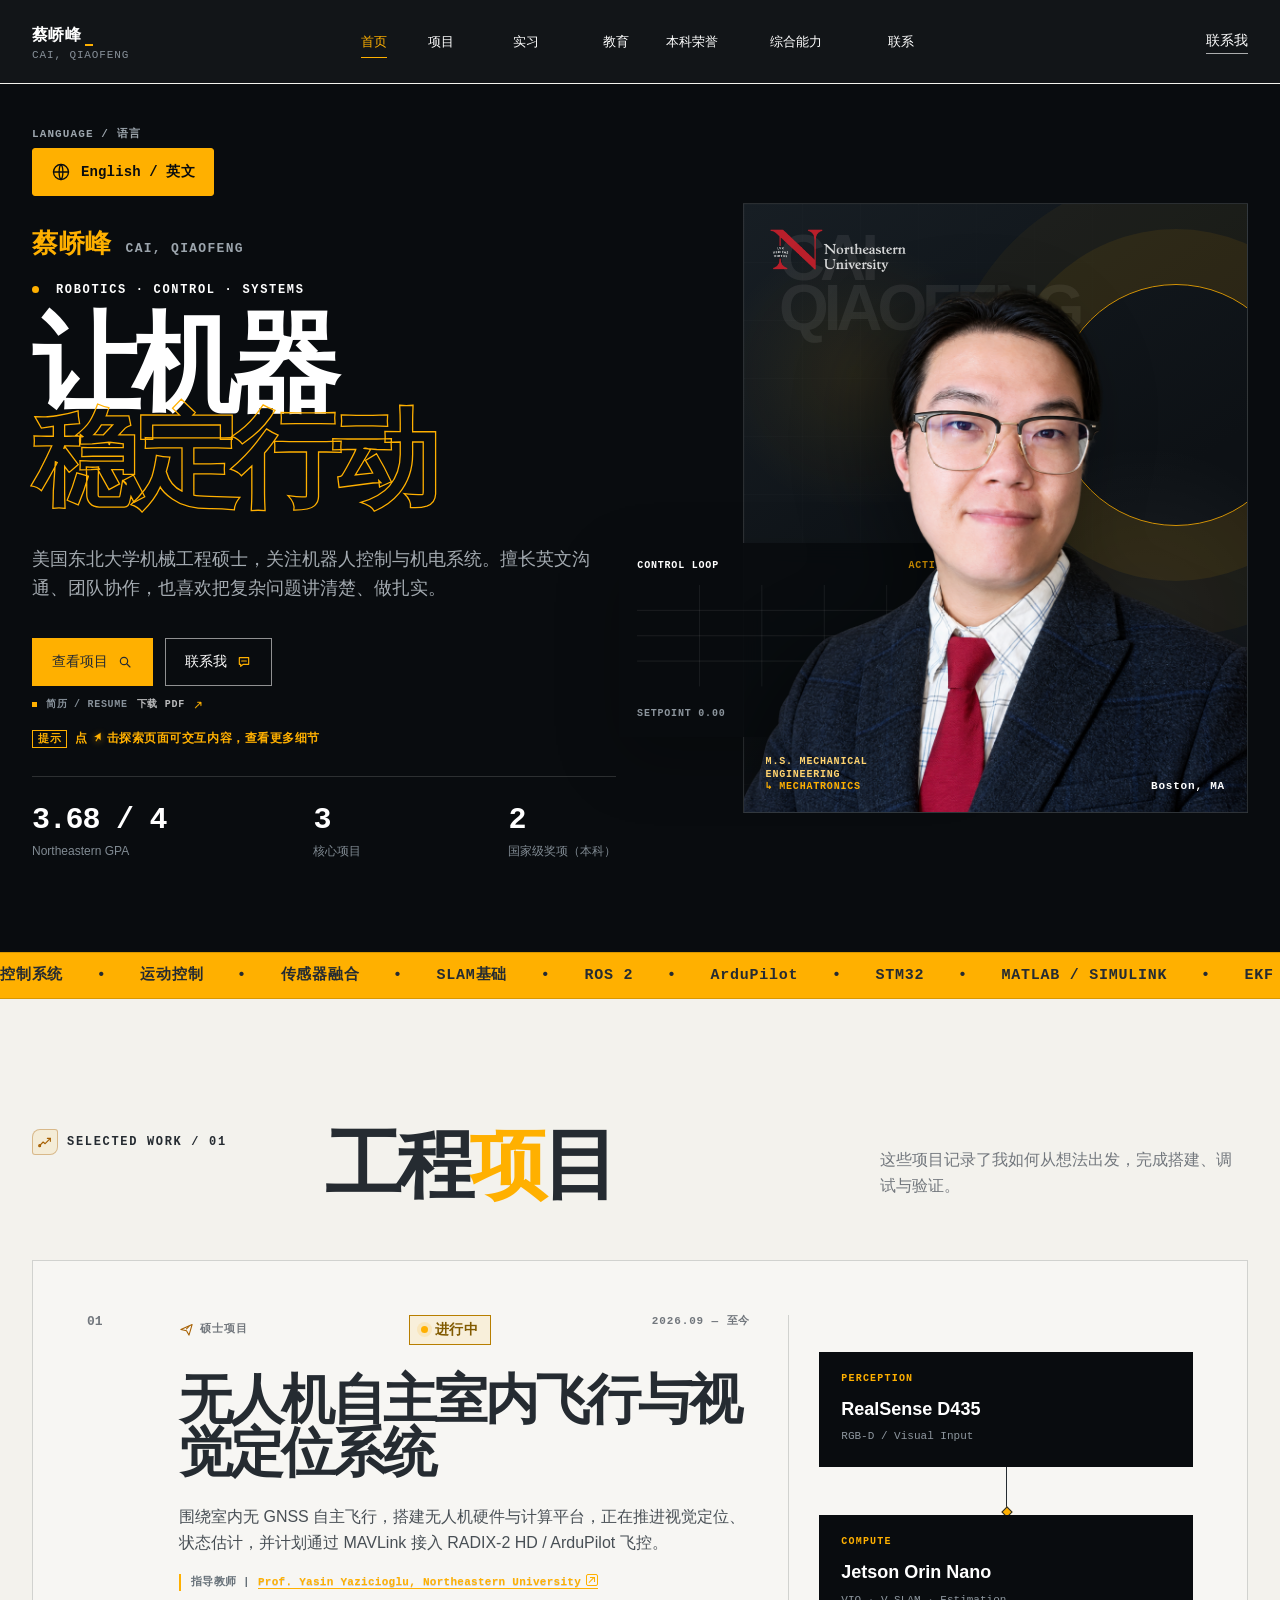
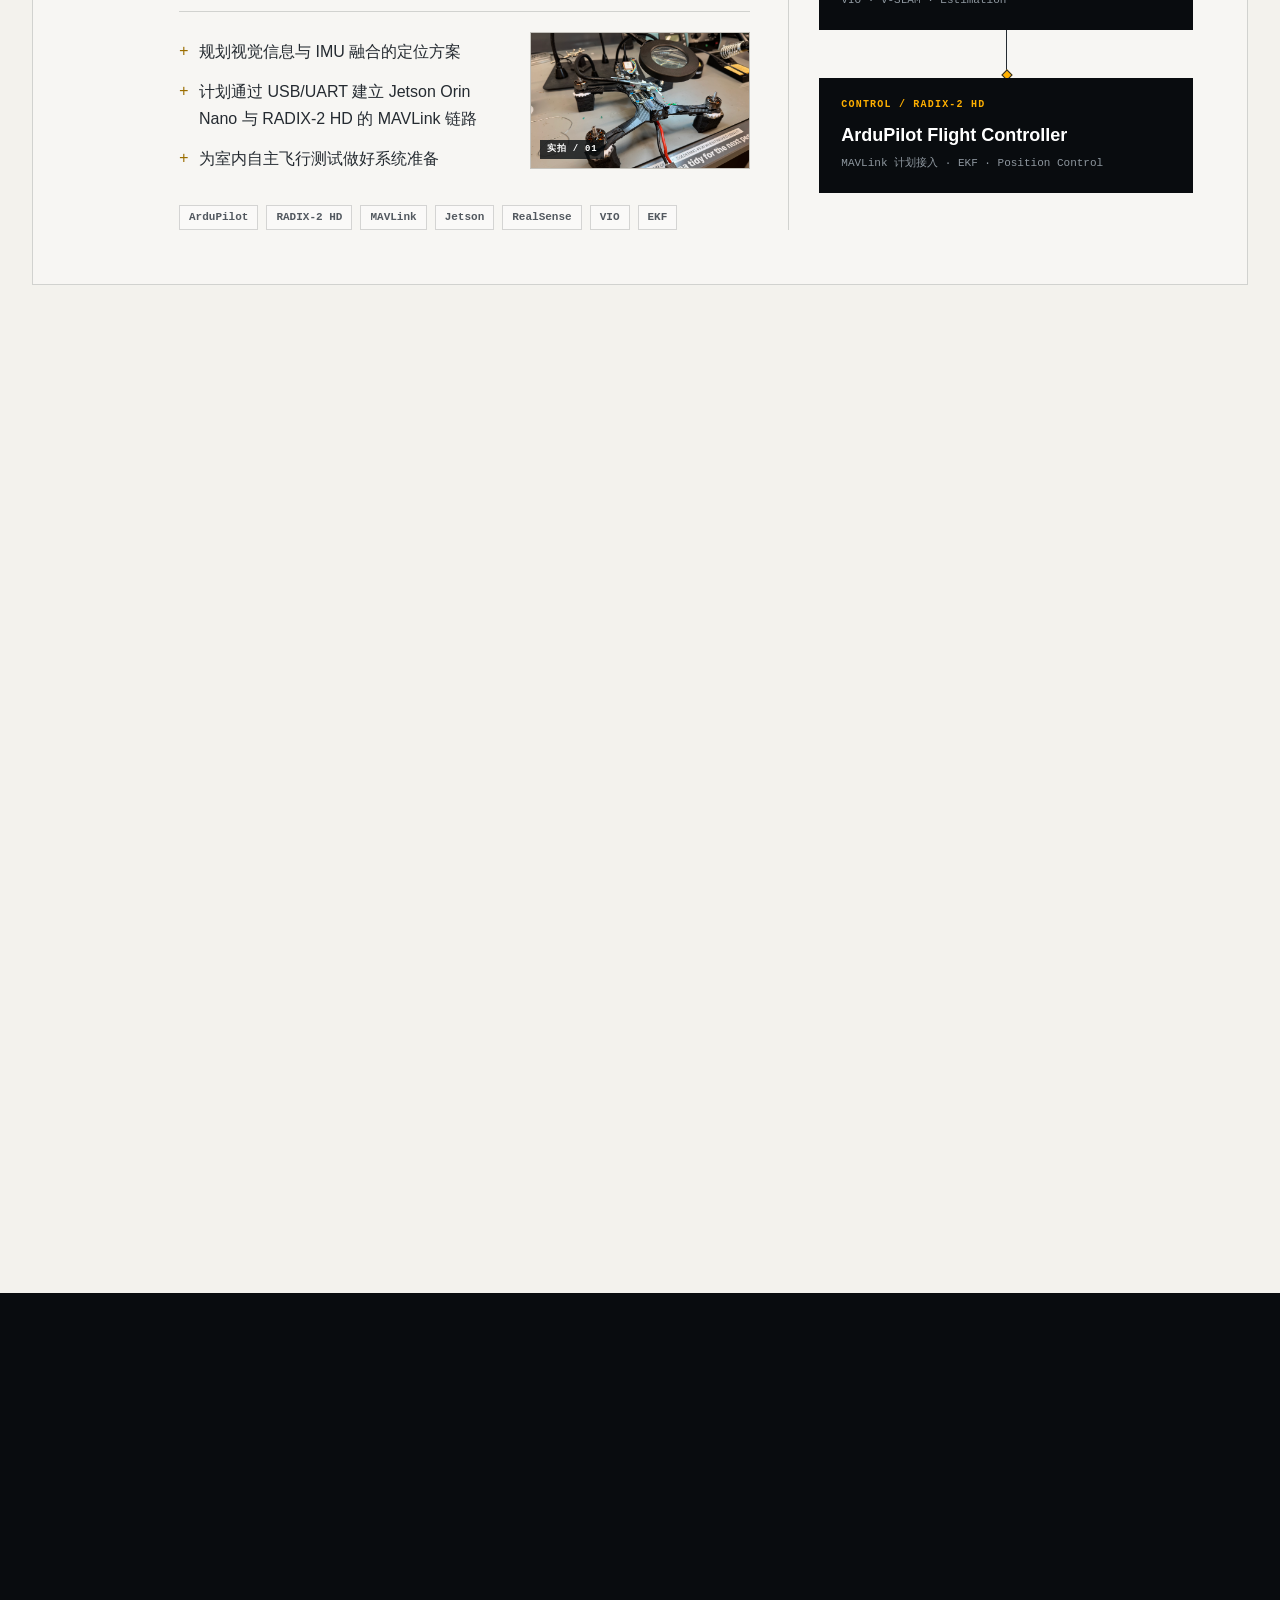
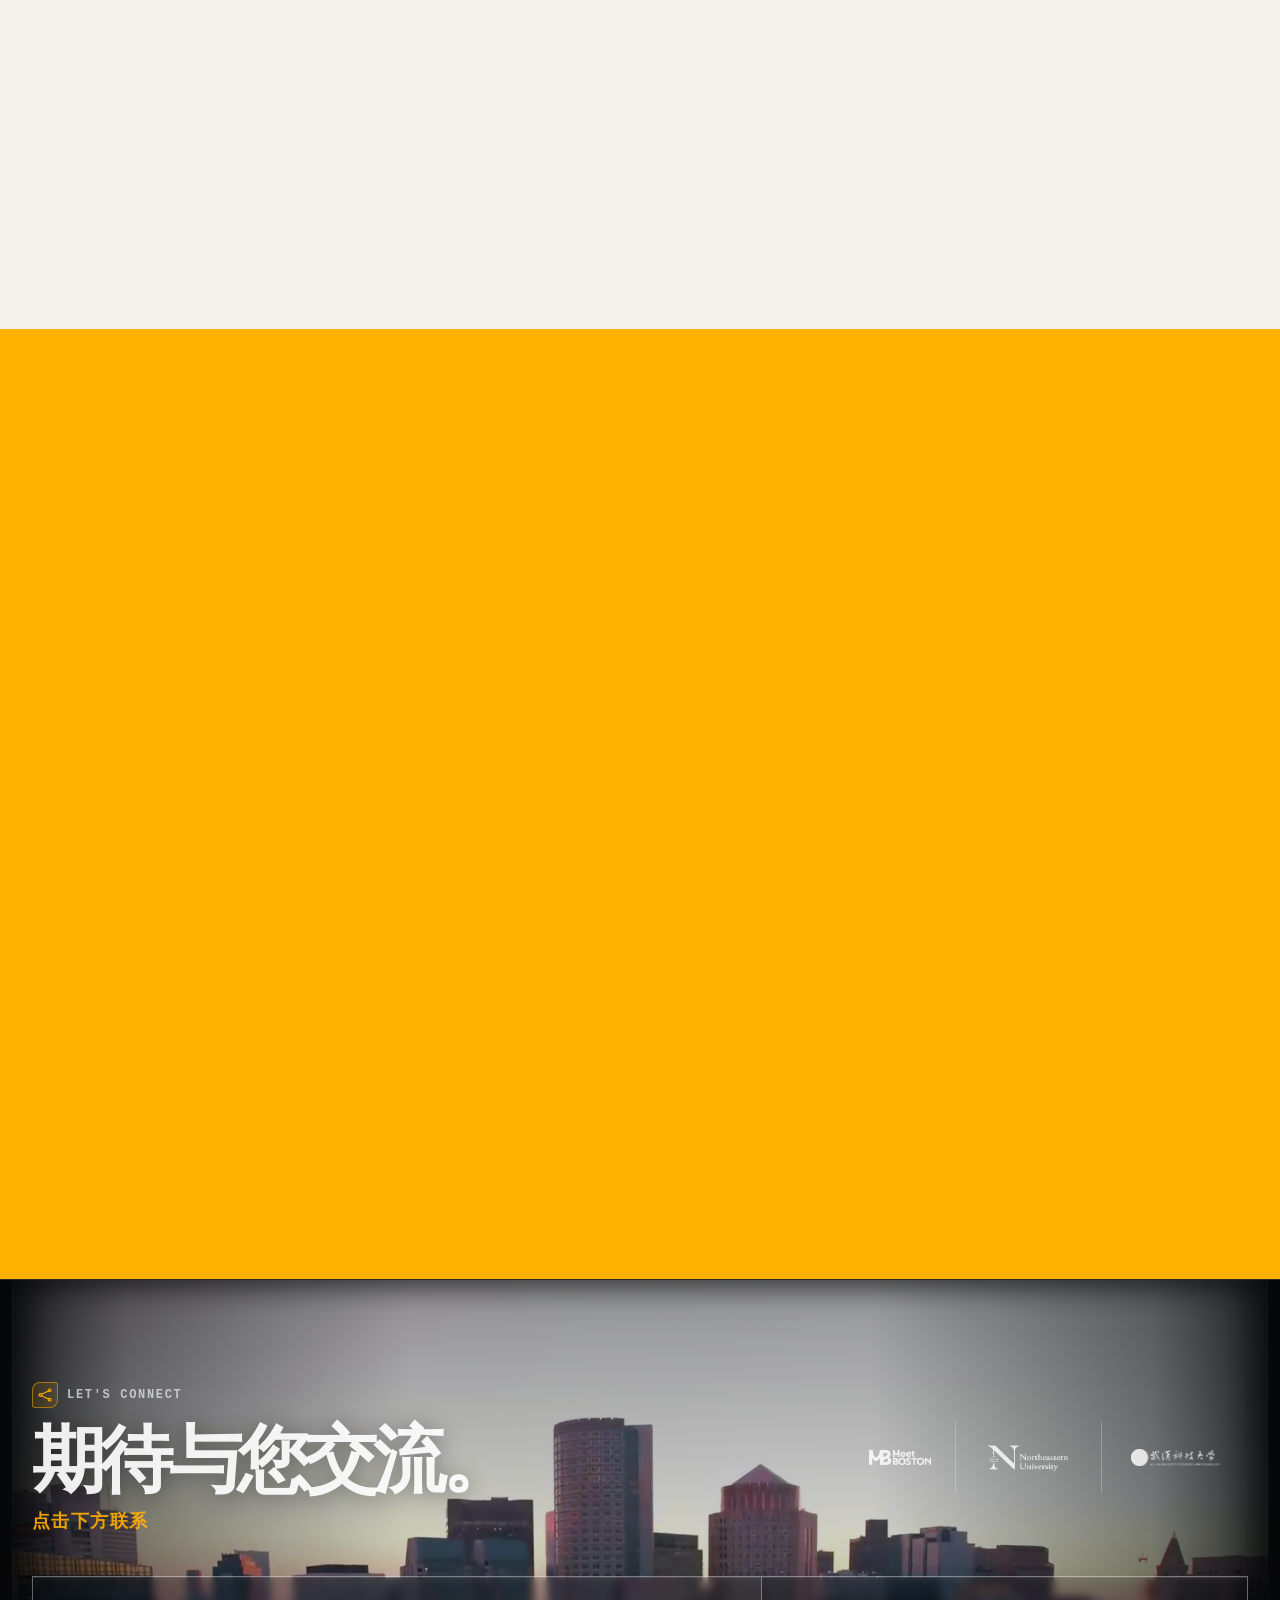
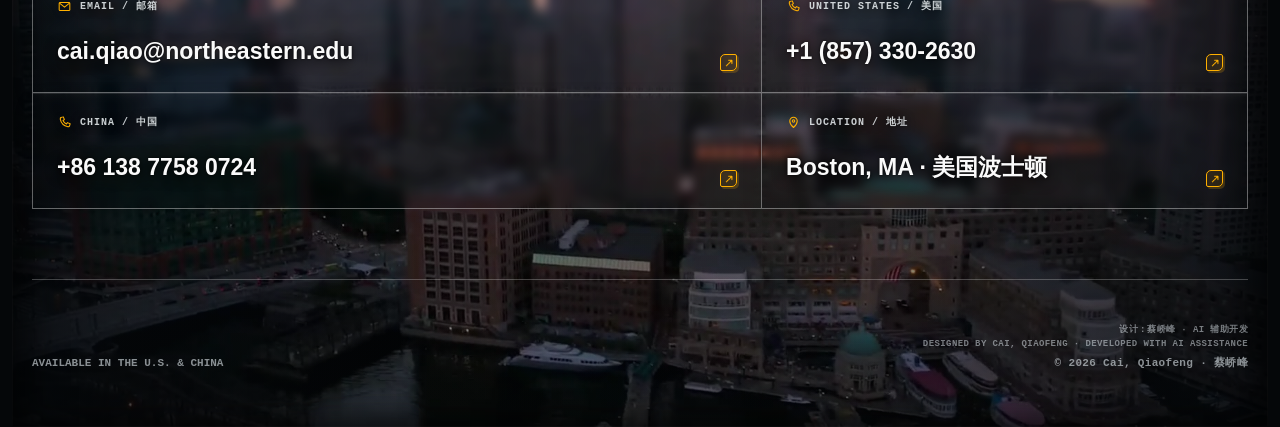
==== commit 37cea64a: "Fix bilingual transition flash and align navigation slots" ====
--- a/index.html
+++ b/index.html
@@ -8,7 +8,7 @@
   <title>蔡峤峰 | Cai, Qiaofeng</title>
   <link rel="icon" type="image/svg+xml" href="data:image/svg+xml,%3Csvg xmlns='http://www.w3.org/2000/svg' viewBox='0 0 64 64'%3E%3Crect width='64' height='64' rx='14' fill='%230a0d10'/%3E%3Cpath d='M14 38h12l6-20 7 28 5-16h7' fill='none' stroke='%23ffb000' stroke-width='5' stroke-linecap='round' stroke-linejoin='round'/%3E%3C/svg%3E">
   <script>try{if(sessionStorage.getItem('portfolioLanguageArrival')===location.pathname){document.documentElement.classList.add('language-arriving');sessionStorage.removeItem('portfolioLanguageArrival')}}catch(e){}</script>
-  <link rel="stylesheet" href="styles.css?v=20261109-language-14">
+  <link rel="stylesheet" href="styles.css?v=20261110-language-15">
 </head>
 <body>
   <div class="scroll-meter" aria-hidden="true"><span></span></div>
@@ -492,6 +492,6 @@
     </div>
   </dialog>
 
-  <script src="script.js?v=20261109-language-13"></script>
+  <script src="script.js?v=20261110-language-16"></script>
 </body>
 </html>
--- a/styles.css
+++ b/styles.css
@@ -27,8 +27,7 @@
   overflow-x: clip;
   overscroll-behavior-x: none;
 }
-body main { animation: language-enter .48s ease-out both; }
-body .topbar { animation: language-enter .48s ease-out both; }
+body main, body .topbar { animation: none; }
 body.is-switching-language main { animation: none; }
 body.is-switching-language .hero-copy { animation: language-split-left 1.02s cubic-bezier(.4,0,.2,1) both !important; }
 body.is-switching-language .hero-visual { animation: language-split-right 1.02s cubic-bezier(.4,0,.2,1) both !important; }
@@ -59,7 +58,8 @@
 html.language-arriving .hero .hero-copy { animation: language-return-left 1.08s cubic-bezier(.2,.7,.2,1) both !important; }
 html.language-arriving .hero .hero-visual { animation: language-return-right 1.08s .09s cubic-bezier(.2,.7,.2,1) both !important; }
 html.language-arriving body::after { content: ""; position: fixed; inset: 0; z-index: 999; pointer-events: none; background: var(--night); animation: language-arrival-veil .92s ease-out both; }
-@keyframes language-enter { from { opacity: 0; transform: translateY(6px); } to { opacity: 1; transform: none; } }
+html.language-arrived body main { opacity: 1; transform: none; }
+html.language-arrived .hero .reveal { animation: none !important; opacity: 1; transform: none; }
 @keyframes language-split-left { to { opacity: 0; transform: translateX(-6vw); } }
 @keyframes language-split-right { to { opacity: 0; transform: translateX(6vw); } }
 @keyframes language-away { to { opacity: 0; } }
@@ -100,8 +100,8 @@
 .brand-name::after { content: ""; position: absolute; right: 0; bottom: 3px; width: 8px; height: 2px; background: var(--accent); }
 .brand i { display: block; color: #879099; font: 500 11px/1.1 monospace; text-transform: uppercase; letter-spacing: .08em; }
 .brand small { display: block; margin-top: 4px; color: #6f7880; font: 400 8px/1.1 sans-serif; letter-spacing: .04em; }
-.topbar nav { display: flex; gap: 20px; font-size: 13px; white-space: nowrap; }
-.topbar nav a { position: relative; }
+.topbar nav { display: grid; grid-template-columns: 52px 70px 88px 80px 60px 136px 62px; gap: 6px; align-items: center; font-size: 13px; white-space: nowrap; }
+.topbar nav a { position: relative; justify-self: center; }
 .topbar nav a::after { content: ""; position: absolute; left: 0; right: 100%; bottom: -6px; height: 1px; background: var(--accent); transition: right .25s; }
 .topbar nav a:hover::after { right: 0; }
 .topbar nav a.is-active { color: var(--accent); }
@@ -112,8 +112,8 @@
 .lang-switch { display: inline-flex; align-items: center; justify-content: center; gap: 10px; min-height: 48px; padding: 10px 18px; border: 1px solid var(--accent); border-radius: 3px; color: var(--night); background: var(--accent); font: 700 14px/1.2 monospace; letter-spacing: .01em; white-space: nowrap; transition: color .2s, background .2s, transform .2s; }
 .lang-switch svg { width: 20px; height: 20px; fill: none; stroke: currentColor; stroke-width: 1.6; stroke-linecap: round; }
 .lang-switch:hover, .lang-switch:focus-visible { color: var(--accent); background: transparent; transform: translateY(-2px); }
-.language-en .topbar { gap: 14px; }
-.language-en .topbar nav { gap: 12px; font-size: 12px; }
+.language-en .topbar { gap: 28px; }
+.language-en .topbar nav { gap: 6px; font-size: 12px; }
 .language-en .topbar .contact-link { font-size: 12px; }
 .language-en .hero h1 { font-size: clamp(3.1rem, 5.5vw, 4.9rem); line-height: .98; letter-spacing: -.055em; }
 .language-en .hero h1 em { font-size: .83em; letter-spacing: -.05em; }
@@ -641,8 +641,8 @@
   .section-shell, .topbar { width: min(100% - 36px, var(--max)); }
   .topbar { height: auto; min-height: 84px; grid-template-columns: 1fr auto; grid-template-areas: "brand contact" "nav nav"; padding: 10px 0 9px; row-gap: 8px; }
   .topbar .brand { grid-area: brand; }
-  .topbar nav { grid-area: nav; display: flex; width: 100%; overflow-x: auto; gap: 22px; padding: 5px 0 4px; scrollbar-width: none; }
-  .language-en .topbar nav { gap: 22px; font-size: 13px; }
+  .topbar nav { grid-area: nav; display: grid; width: 100%; overflow-x: auto; gap: 6px; padding: 5px 0 4px; scrollbar-width: none; }
+  .language-en .topbar nav { gap: 6px; font-size: 13px; }
   .topbar nav::-webkit-scrollbar { display: none; }
   .topbar .contact-link { grid-area: contact; }
   .hero { grid-template-columns: 1fr; padding-top: 58px; }
